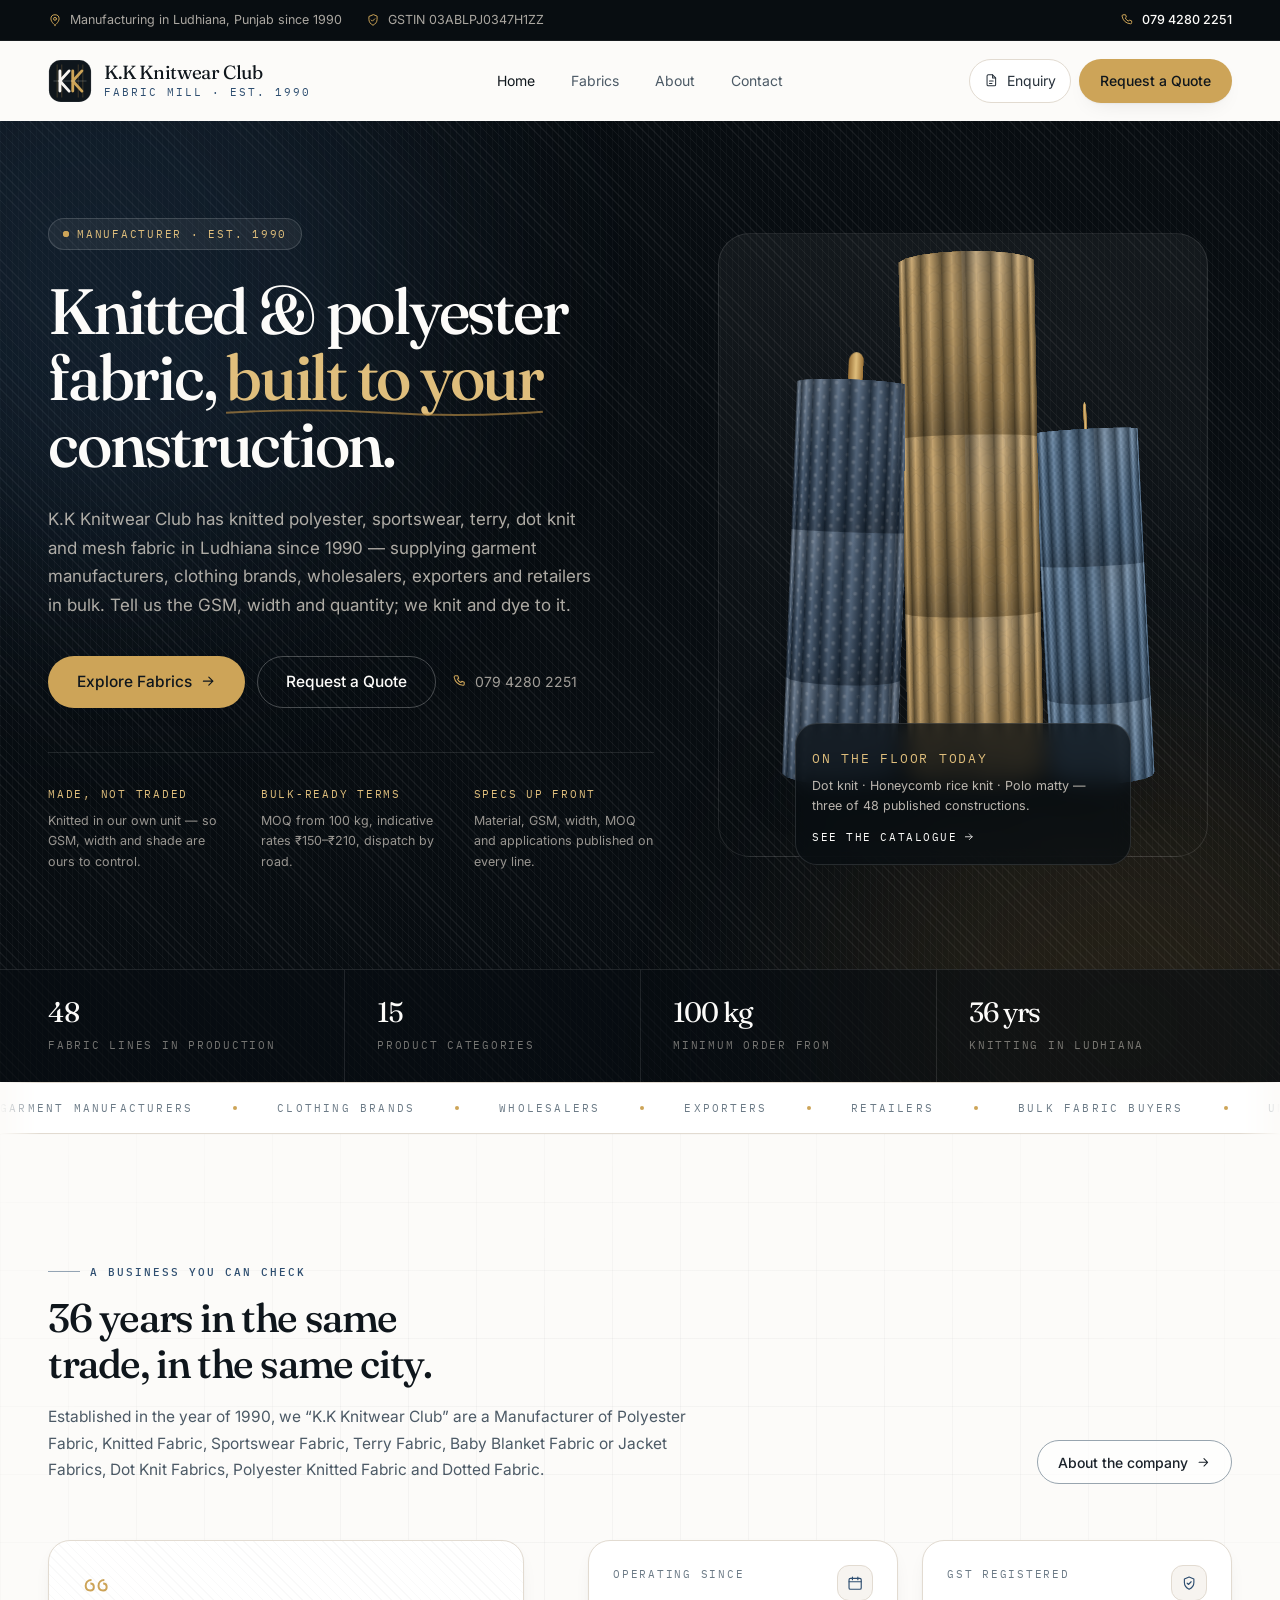
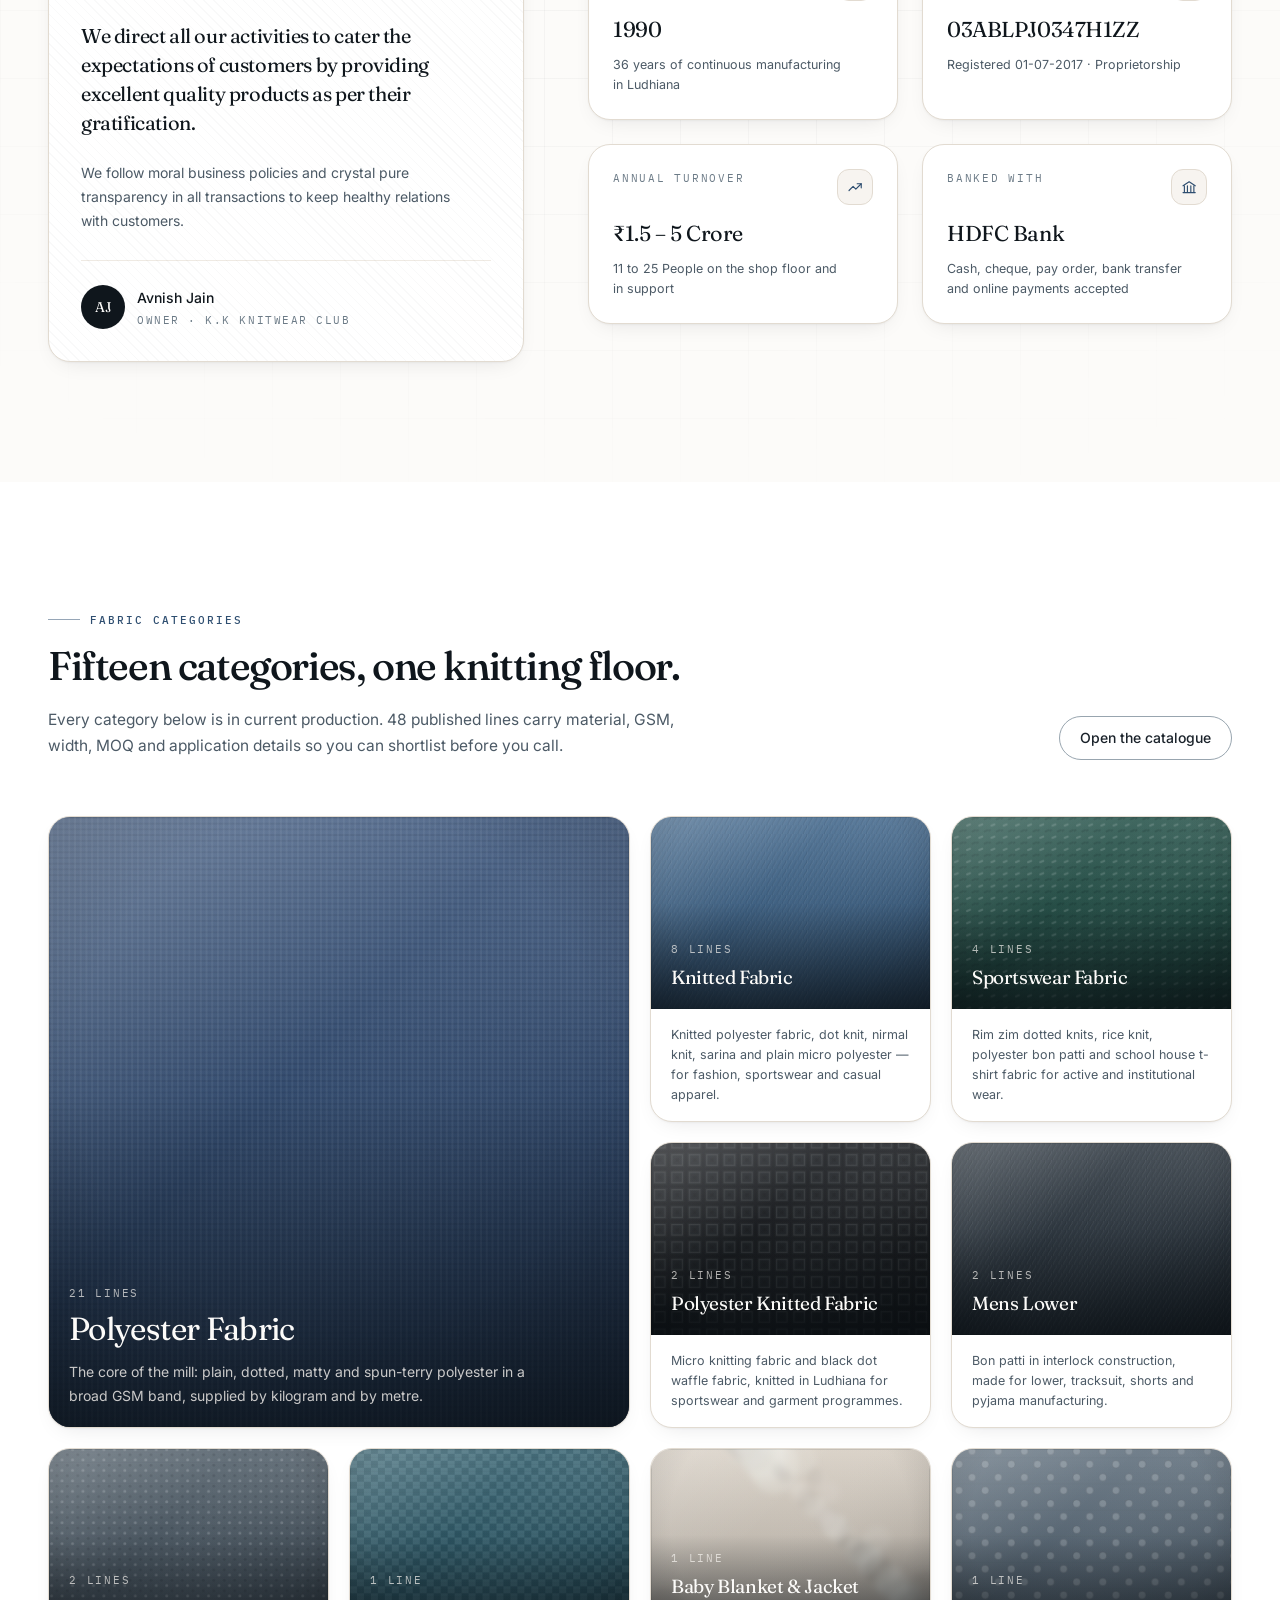
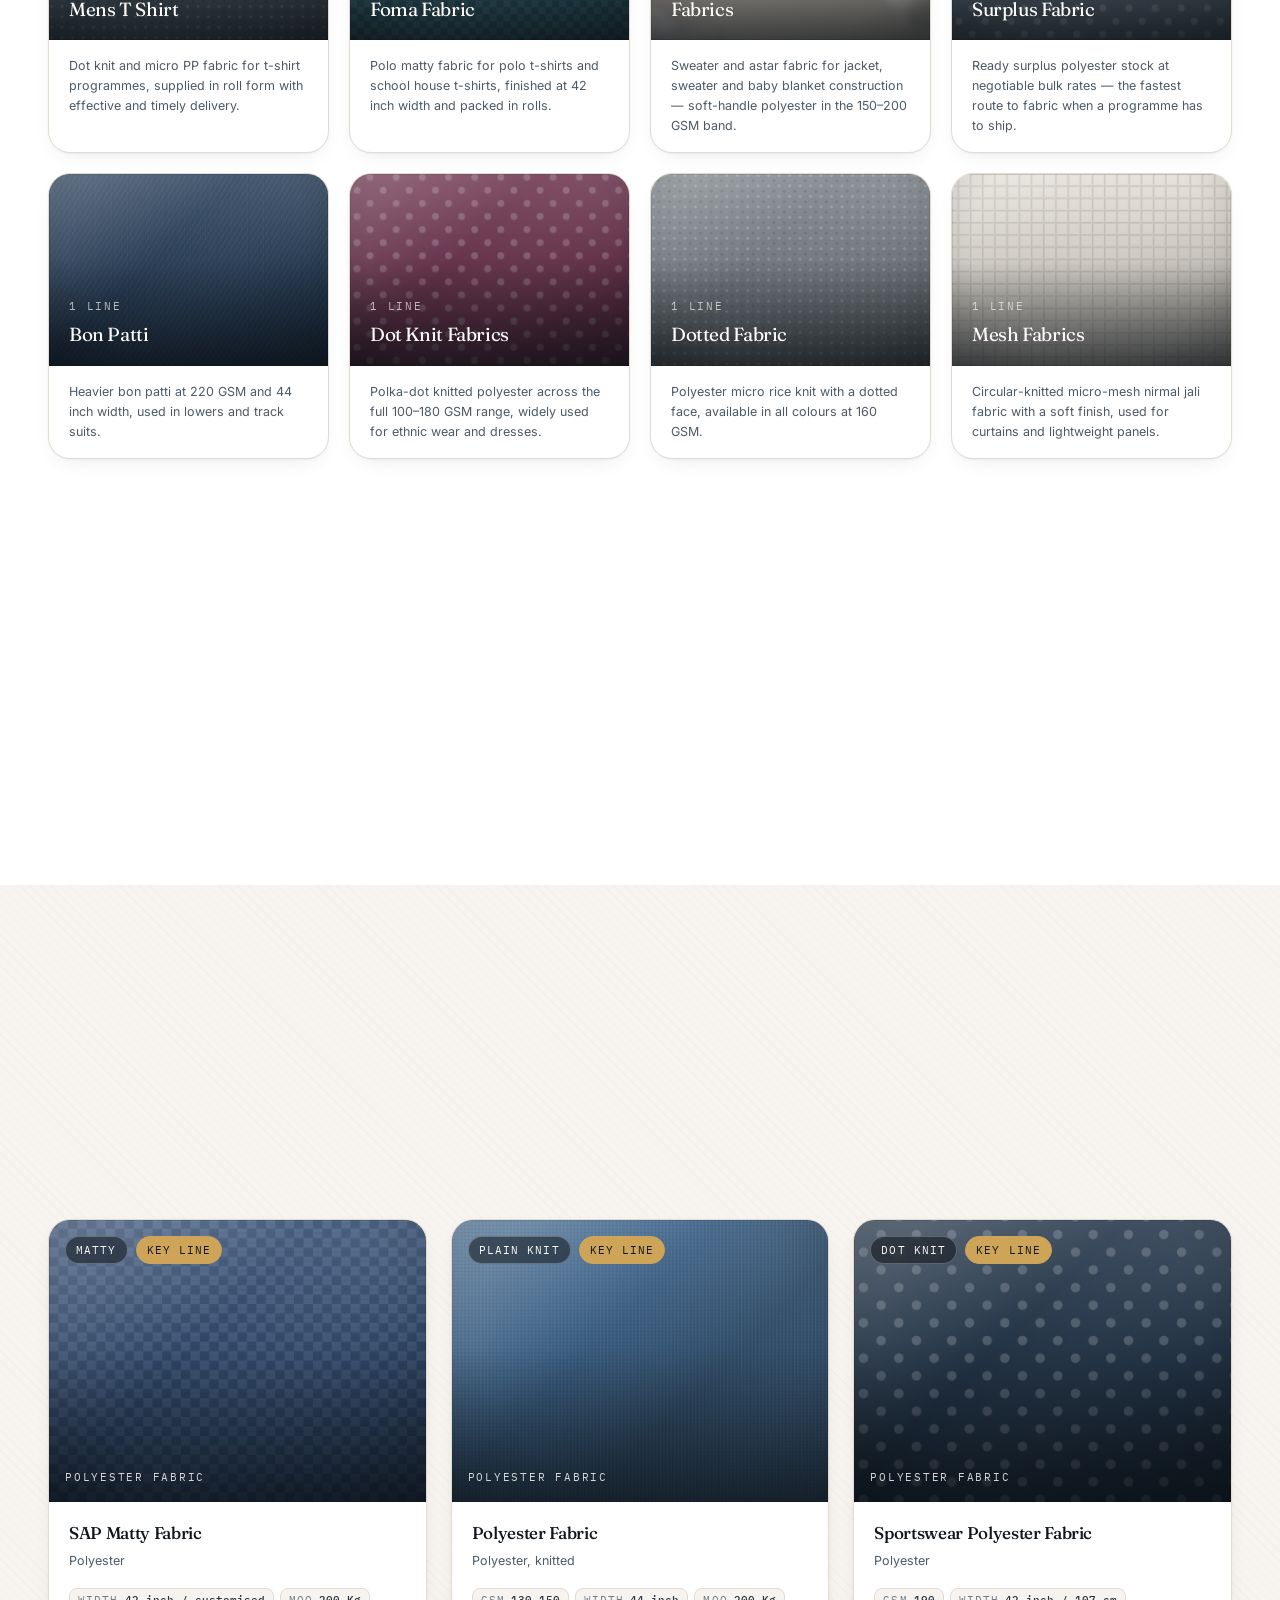
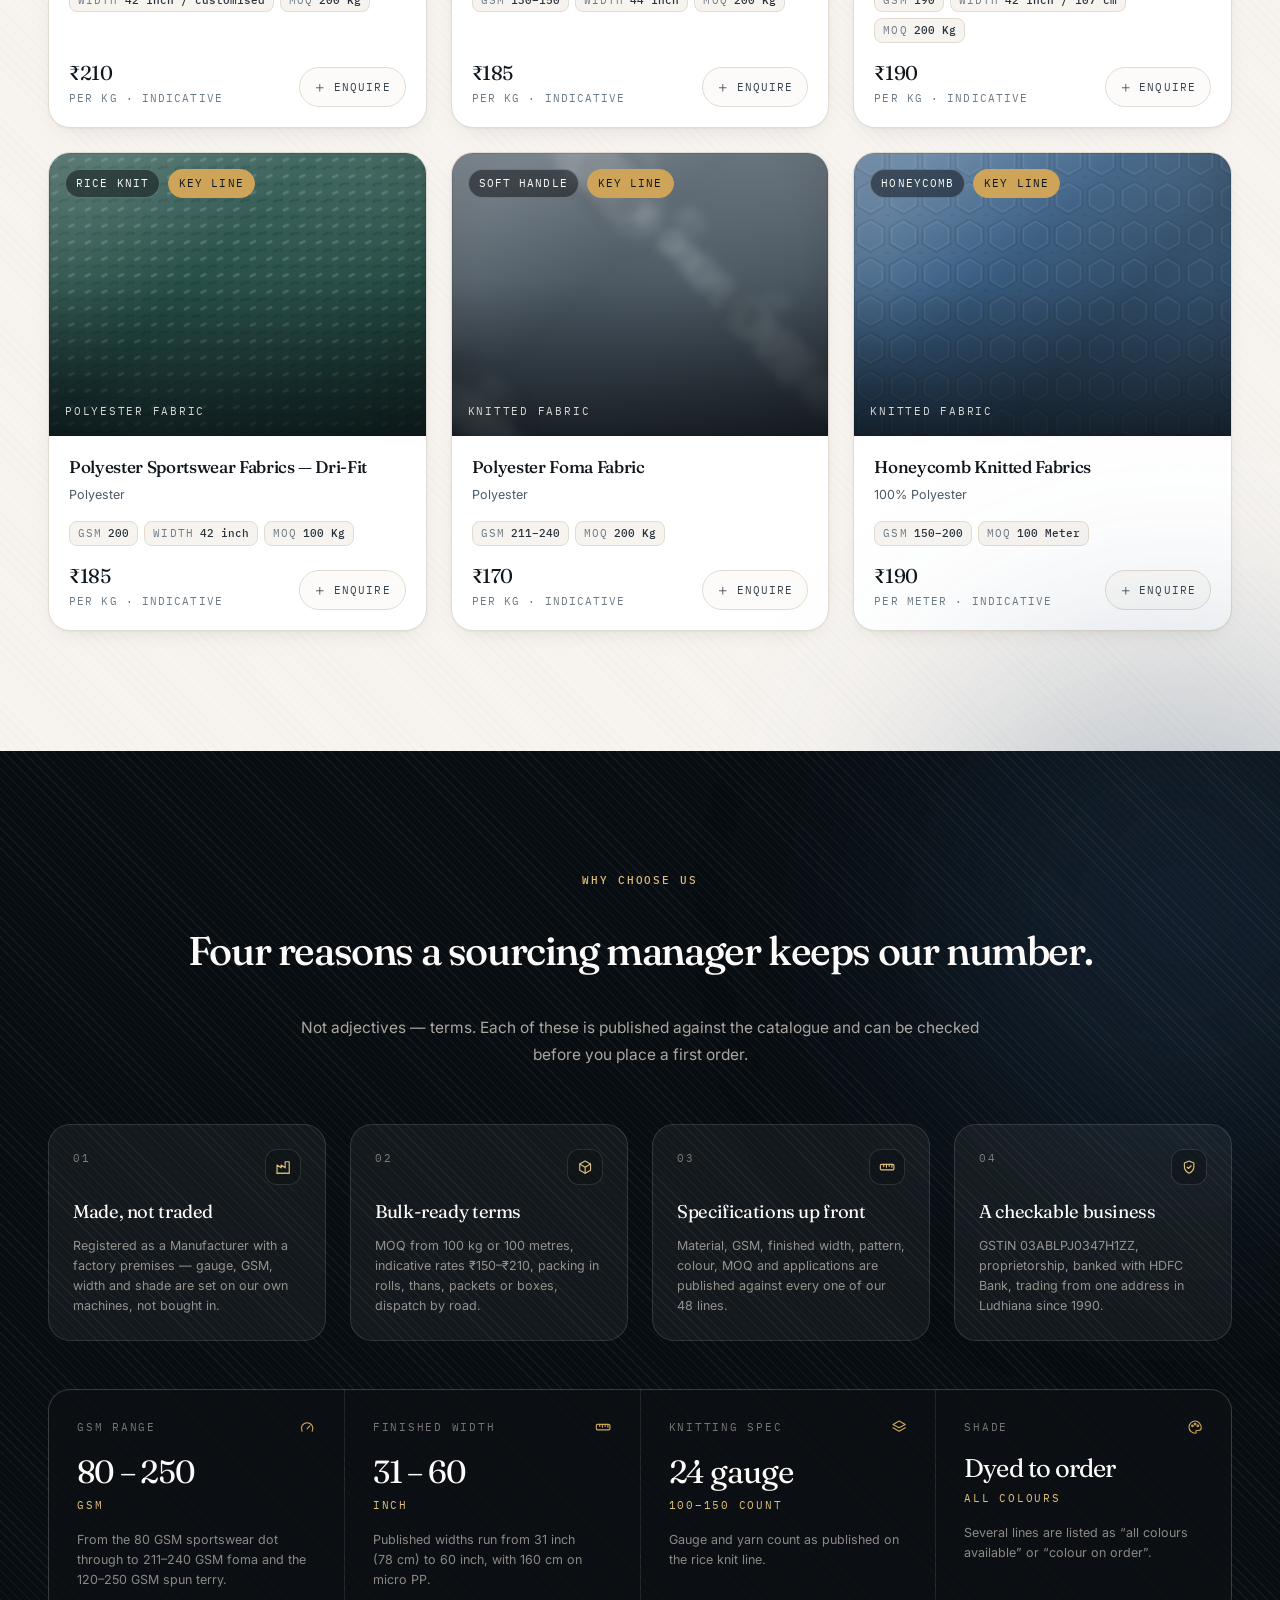
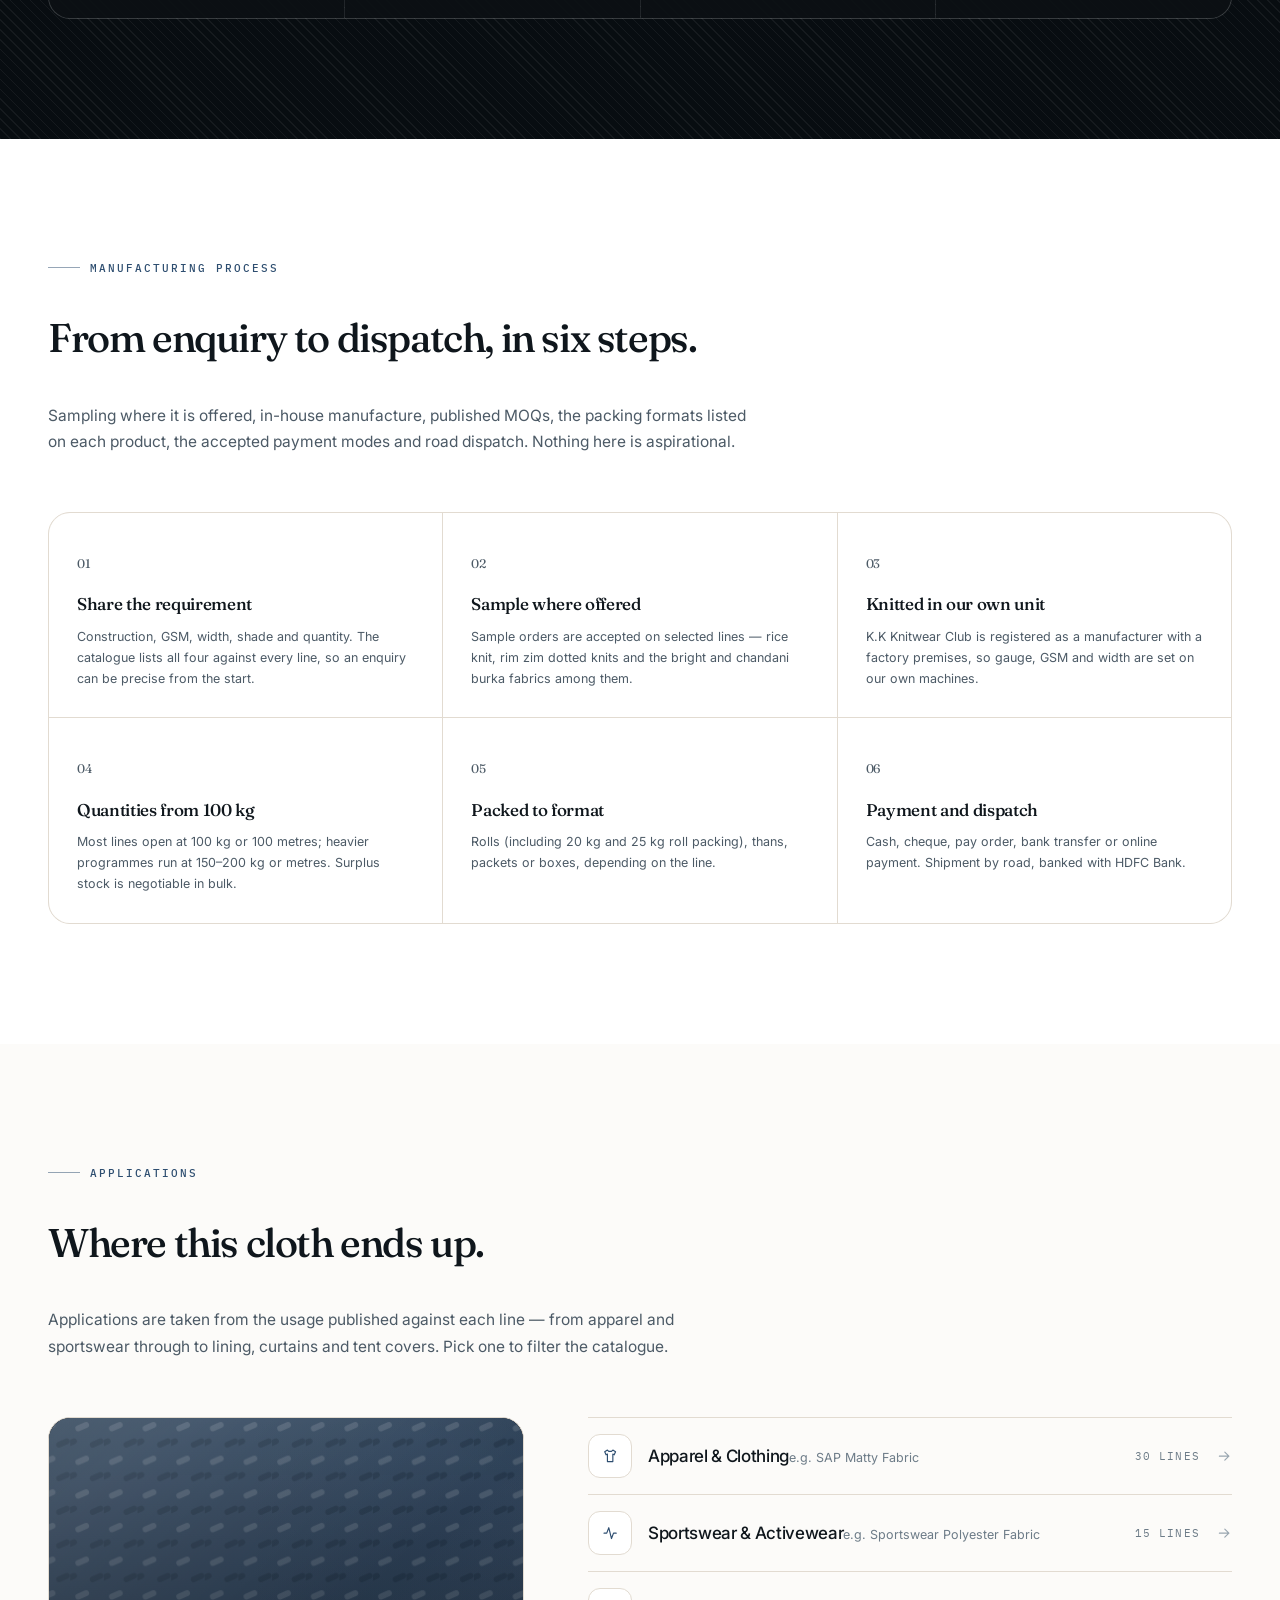
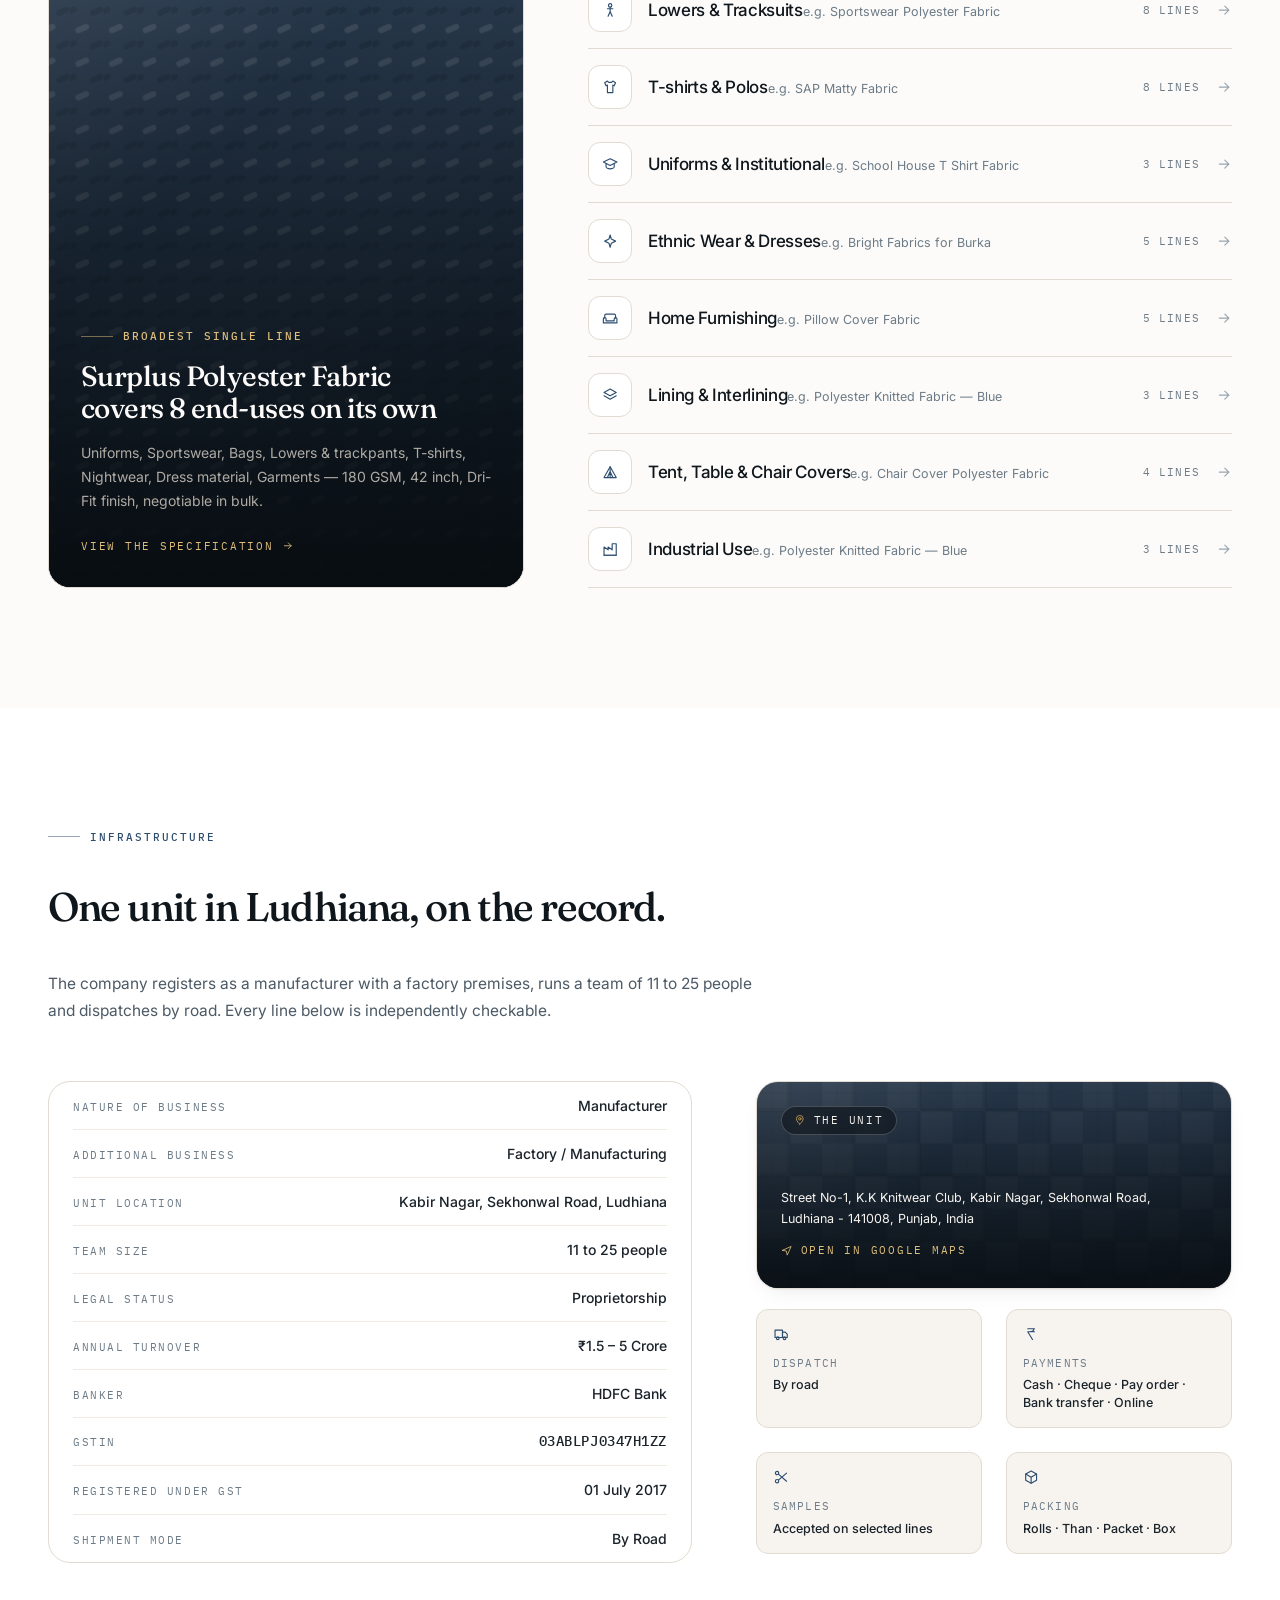
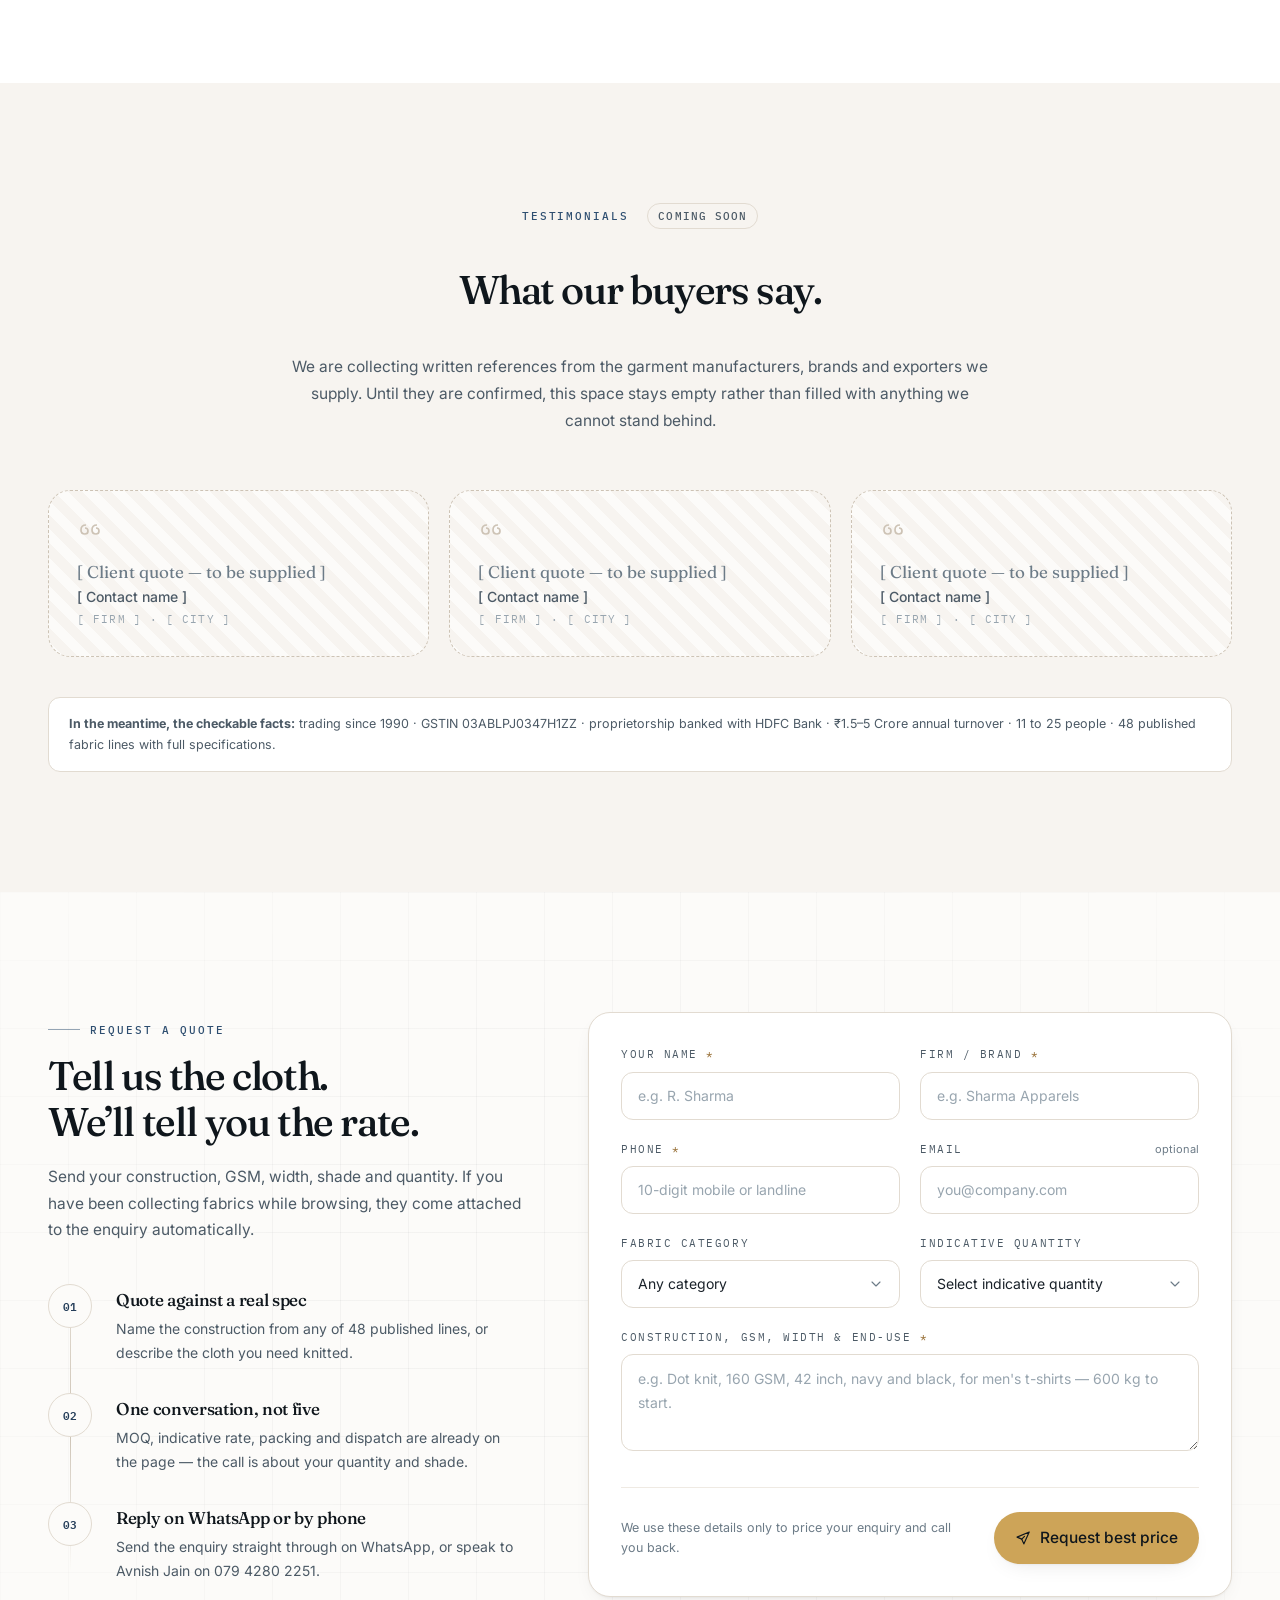
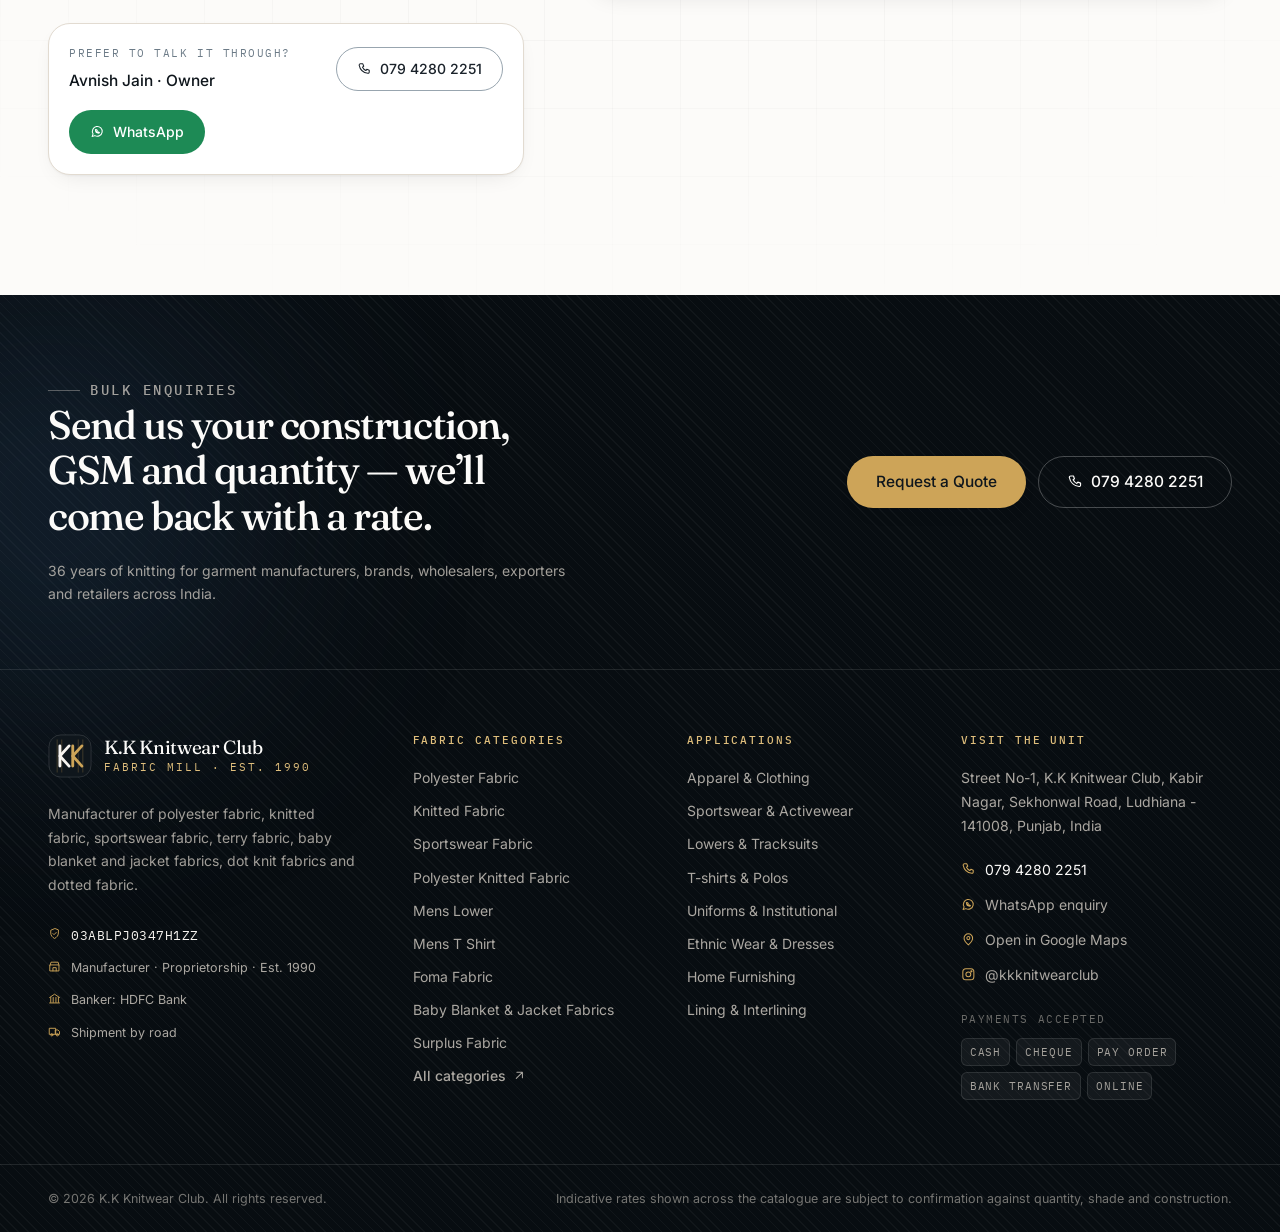
==== kk-knitwear/index.html @ c5cc0b23 "Add K.K. Knitwear Club frontend" ====
<!doctype html>
<html lang="en">
<head>
<meta charset="utf-8">
<meta name="viewport" content="width=device-width, initial-scale=1">
<title>K.K Knitwear Club — Polyester &amp; Knitted Fabric Manufacturer, Ludhiana</title>
<meta name="description" content="K.K Knitwear Club, established 1990 in Ludhiana, manufactures polyester, knitted, sportswear, terry, dot knit and mesh fabric for garment manufacturers, brands, wholesalers, exporters and retailers. Bulk supply from 100 kg MOQ.">
<meta name="theme-color" content="#0f161c">
<link rel="icon" href="assets/favicon.svg" type="image/svg+xml">
<link rel="preconnect" href="https://fonts.googleapis.com">
<link rel="preconnect" href="https://fonts.gstatic.com" crossorigin>
<link href="https://fonts.googleapis.com/css2?family=Fraunces:opsz,wght@9..144,400;9..144,500;9..144,600&family=IBM+Plex+Mono:wght@400;500;600&family=Inter:wght@300;400;500;600&display=swap" rel="stylesheet">
<link rel="stylesheet" href="css/style.css">
<meta property="og:type" content="website">
<meta property="og:title" content="K.K Knitwear Club — Fabric Manufacturer since 1990">
<meta property="og:description" content="Polyester, knitted, sportswear, terry, dot knit and mesh fabrics manufactured in Ludhiana, Punjab. Bulk enquiries welcome.">
</head>

<body>

<!-- ==========================================================================
     ICON SPRITE — referenced with <use href="#i-name">. Kept inline so the
     icons need no extra request and work from file:// as well as HTTP.
     ========================================================================== -->
<svg width="0" height="0" style="position:absolute" aria-hidden="true" focusable="false"><defs>
<symbol id="i-phone" viewBox="0 0 24 24"><path d="M6.5 3h3l1.5 4-2 1.5a12 12 0 0 0 5.5 5.5L16 12l4 1.5v3a2 2 0 0 1-2.2 2A16.5 16.5 0 0 1 3.5 5.2 2 2 0 0 1 5.5 3z"/></symbol>
<symbol id="i-whatsapp" viewBox="0 0 24 24"><path d="M3.5 20.5 5 16a8 8 0 1 1 3 3z"/><path d="M9 10c0 3 2 5 5 5 1 0 1.5-1 1.5-1L14 13l-1 1c-1-.5-1.5-1-2-2l1-1-1-1.5S10 9 9 9c0 0-.5.5 0 1z"/></symbol>
<symbol id="i-pin" viewBox="0 0 24 24"><path d="M12 21s7-5.5 7-11a7 7 0 1 0-14 0c0 5.5 7 11 7 11z"/><circle cx="12" cy="10" r="2.5"/></symbol>
<symbol id="i-shield" viewBox="0 0 24 24"><path d="M12 3 5 6v5c0 4.5 3 8 7 10 4-2 7-5.5 7-10V6z"/><path d="m9 12 2 2 4-4"/></symbol>
<symbol id="i-menu" viewBox="0 0 24 24"><path d="M4 7h16M4 12h16M4 17h16"/></symbol>
<symbol id="i-x" viewBox="0 0 24 24"><path d="M18 6 6 18M6 6l12 12"/></symbol>
<symbol id="i-file" viewBox="0 0 24 24"><path d="M14 3H7a2 2 0 0 0-2 2v14a2 2 0 0 0 2 2h10a2 2 0 0 0 2-2V8z"/><path d="M14 3v5h5M9 13h6M9 17h4"/></symbol>
<symbol id="i-arrow-right" viewBox="0 0 24 24"><path d="M5 12h14M13 6l6 6-6 6"/></symbol>
<symbol id="i-arrow-ur" viewBox="0 0 24 24"><path d="M7 17 17 7M8 7h9v9"/></symbol>
<symbol id="i-calendar" viewBox="0 0 24 24"><rect x="3" y="5" width="18" height="16" rx="2"/><path d="M8 3v4M16 3v4M3 10h18"/></symbol>
<symbol id="i-trend" viewBox="0 0 24 24"><path d="m3 17 6-6 4 4 8-8"/><path d="M15 7h6v6"/></symbol>
<symbol id="i-bank" viewBox="0 0 24 24"><path d="m3 10 9-6 9 6"/><path d="M5 10v9M9.5 10v9M14.5 10v9M19 10v9M3 20h18"/></symbol>
<symbol id="i-quote" viewBox="0 0 24 24"><path d="M9 6c-3 0-5 2-5 5s2 4 4 4 3-1 3-3-1-3-3-3M20 6c-3 0-5 2-5 5s2 4 4 4 3-1 3-3-1-3-3-3"/></symbol>
<symbol id="i-factory" viewBox="0 0 24 24"><path d="M3 21V9l6 4V9l6 4V4h6v17z"/><path d="M3 21h18"/></symbol>
<symbol id="i-box" viewBox="0 0 24 24"><path d="m12 3 8 4.5v9L12 21l-8-4.5v-9z"/><path d="m4 7.5 8 4.5 8-4.5M12 12v9"/></symbol>
<symbol id="i-ruler" viewBox="0 0 24 24"><rect x="2" y="8" width="20" height="8" rx="1.5"/><path d="M7 8v3M11 8v4M15 8v3M19 8v4"/></symbol>
<symbol id="i-gauge" viewBox="0 0 24 24"><path d="M4.5 18a8.5 8.5 0 1 1 15 0"/><path d="M12 14.5 16 10"/></symbol>
<symbol id="i-layers" viewBox="0 0 24 24"><path d="m12 3 9 5-9 5-9-5z"/><path d="m3 13 9 5 9-5"/></symbol>
<symbol id="i-palette" viewBox="0 0 24 24"><path d="M12 3a9 9 0 1 0 0 18c1.5 0 2-1 1.3-1.9-.8-1.1 0-2.1 1.2-2.1H17a4 4 0 0 0 4-4c0-5-4-10-9-10z"/><circle cx="8" cy="10" r="1.2"/><circle cx="12" cy="7.5" r="1.2"/><circle cx="16" cy="10" r="1.2"/></symbol>
<symbol id="i-truck" viewBox="0 0 24 24"><path d="M3 6h11v11H3z"/><path d="M14 9h4l3 3v5h-7z"/><circle cx="7" cy="18" r="2"/><circle cx="17" cy="18" r="2"/></symbol>
<symbol id="i-rupee" viewBox="0 0 24 24"><path d="M7 4h10M7 8.5h10M16 4c0 4-3.5 4.5-6.5 4.5H7l7 11.5"/></symbol>
<symbol id="i-scissors" viewBox="0 0 24 24"><circle cx="6" cy="6" r="2.5"/><circle cx="6" cy="18" r="2.5"/><path d="M8 7.5 20 18M8 16.5 20 6"/></symbol>
<symbol id="i-nav" viewBox="0 0 24 24"><path d="m3 11 18-8-8 18-2-8z"/></symbol>
<symbol id="i-store" viewBox="0 0 24 24"><path d="M4 9h16v11H4z"/><path d="m4 9 1.5-5h13L20 9M9 20v-6h6v6"/></symbol>
<symbol id="i-instagram" viewBox="0 0 24 24"><rect x="3" y="3" width="18" height="18" rx="5"/><circle cx="12" cy="12" r="4"/><circle cx="17" cy="7" r="1"/></symbol>
<symbol id="i-send" viewBox="0 0 24 24"><path d="M21 3 3 10.5l7 3 3 7z"/><path d="m10 13.5 4-4"/></symbol>
<symbol id="i-chevron-down" viewBox="0 0 24 24"><path d="m6 9 6 6 6-6"/></symbol>
<symbol id="i-down" viewBox="0 0 24 24"><path d="M12 5v14M6 13l6 6 6-6"/></symbol>
<symbol id="i-alert" viewBox="0 0 24 24"><circle cx="12" cy="12" r="9"/><path d="M12 7.5v5M12 16h.01"/></symbol>
</defs></svg>

<a class="skip-link" href="#main">Skip to content</a>


<!-- ==========================================================================
     UTILITY STRIP — the credentials a bulk buyer checks first
     ========================================================================== -->
<div class="utility">
  <div class="shell utility__inner">
    <div class="utility__group">
      <span class="utility__item"><svg class="icon"><use href="#i-pin"/></svg>Manufacturing in Ludhiana, Punjab since 1990</span>
      <span class="utility__item"><svg class="icon"><use href="#i-shield"/></svg>GSTIN 03ABLPJ0347H1ZZ</span>
    </div>
    <a class="utility__item link-draw" href="tel:+917942802251"><svg class="icon"><use href="#i-phone"/></svg>079 4280 2251</a>
  </div>
</div>


<!-- ==========================================================================
     HEADER
     ========================================================================== -->
<header class="header" id="header">
  <div class="shell header__inner">

    <a class="brand" href="index.html" aria-label="K.K Knitwear Club — home">
      <svg class="brand__mark" viewBox="0 0 48 48" aria-hidden="true">
        <rect x="1" y="1" width="46" height="46" rx="13" fill="#0f161c"/>
        <rect x="1" y="1" width="46" height="46" rx="13" fill="none" stroke="rgba(255,255,255,.14)"/>
        <g stroke="#cda458" stroke-opacity=".28" stroke-width="1"><path d="M10 6v36M15 6v36M33 6v36M38 6v36"/></g>
        <g fill="none" stroke="#f7f4f0" stroke-width="3.1" stroke-linecap="round" stroke-linejoin="round"><path d="M13 13v22"/><path d="M23 13 13 24l10 11"/></g>
        <g fill="none" stroke="#cda458" stroke-width="3.1" stroke-linecap="round" stroke-linejoin="round"><path d="M27 13v22"/><path d="M37 13 27 24l10 11"/></g>
        <path d="M6 24h36" stroke="#f7f4f0" stroke-opacity=".22" stroke-width="1.2"/>
      </svg>
      <span class="brand__text">
        <span class="brand__name">K.K Knitwear Club</span>
        <span class="brand__sub">Fabric Mill · Est. 1990</span>
      </span>
    </a>

    <nav class="nav" aria-label="Primary">
      <a class="nav__link" data-nav href="index.html">Home</a>
      <a class="nav__link" data-nav href="fabrics.html">Fabrics</a>
      <a class="nav__link" data-nav href="about.html">About</a>
      <a class="nav__link" data-nav href="contact.html">Contact</a>
    </nav>

    <div class="header__actions">
      <button type="button" class="enquiry-btn" id="enquiryTrigger"
              data-drawer-open="enquiry-drawer" aria-label="Open your enquiry list">
        <svg class="icon"><use href="#i-file"/></svg>
        <span class="enquiry-btn__label">Enquiry</span>
        <span class="enquiry-btn__count" data-enquiry-count>0</span>
      </button>
      <a class="btn btn--brass header__quote" href="contact.html#enquiry">Request a Quote</a>
      <button type="button" class="icon-btn hamburger" id="navTrigger"
              data-drawer-open="mobile-nav" aria-label="Open menu">
        <svg class="icon"><use href="#i-menu"/></svg>
      </button>
    </div>

  </div>
</header>


<main id="main">

<!-- ==========================================================================
     1. HERO
     What we provide, who it serves, why choose us — plus the 3D bolts.
     ========================================================================== -->
<section class="hero">
  <div class="tex tex--twill-light"></div>
  <div class="tex tex--warp-light" style="opacity:.5"></div>
  <div class="glow glow--loom" style="width:620px;height:620px;left:-13rem;top:-10rem"></div>
  <div class="glow glow--brass" style="width:560px;height:560px;right:-8rem;bottom:-14rem"></div>

  <div class="shell hero__inner">

    <div>
      <p class="hero__flag"><span class="hero__pulse"></span>Manufacturer · Est. 1990</p>

      <h1>
        Knitted &amp; polyester fabric,
        <span class="hero__accent">built to your<svg viewBox="0 0 200 10" preserveAspectRatio="none" aria-hidden="true"><path d="M0 6 Q 50 1 100 6 T 200 5" fill="none" stroke="currentColor" stroke-width="2"/></svg></span>
        construction.
      </h1>

      <p class="hero__lede">
        K.K Knitwear Club has knitted polyester, sportswear, terry, dot knit and mesh
        fabric in Ludhiana since 1990 — supplying garment manufacturers, clothing
        brands, wholesalers, exporters and retailers in bulk. Tell us the GSM, width
        and quantity; we knit and dye to it.
      </p>

      <div class="btn-row">
        <a class="btn btn--brass btn--lg" href="fabrics.html">
          Explore Fabrics <svg class="icon btn__arrow"><use href="#i-arrow-right"/></svg>
        </a>
        <a class="btn btn--ghost btn--lg" href="contact.html#enquiry">Request a Quote</a>
        <a class="hero__phone link-draw" href="tel:+917942802251">
          <svg class="icon"><use href="#i-phone"/></svg>079 4280 2251
        </a>
      </div>

      <!-- Why a business should choose us — three concrete, published reasons -->
      <dl class="hero__reasons">
        <div>
          <dt>Made, not traded</dt>
          <dd>Knitted in our own unit — so GSM, width and shade are ours to control.</dd>
        </div>
        <div>
          <dt>Bulk-ready terms</dt>
          <dd>MOQ from 100 kg, indicative rates ₹150–₹210, dispatch by road.</dd>
        </div>
        <div>
          <dt>Specs up front</dt>
          <dd>Material, GSM, width, MOQ and applications published on every line.</dd>
        </div>
      </dl>
    </div>

    <!-- The 3D stage. js/hero3d.js fills .stage__world on wide screens with
         motion enabled; otherwise the flat composition below is used. -->
    <div class="stage">
      <div class="stage__frame"></div>
      <div class="stage__scene" hidden><div class="stage__world"></div></div>
      <div class="stage__flat" id="stageFlat"></div>
      <div class="stage__floor"></div>

      <div class="stage__note">
        <p class="mono" style="color:var(--brass-300)">On the floor today</p>
        <p>Dot knit · Honeycomb rice knit · Polo matty — three of
           <span data-count="products">48</span> published constructions.</p>
        <a href="fabrics.html">See the catalogue <svg class="icon"><use href="#i-arrow-right"/></svg></a>
      </div>
    </div>

  </div>

  <div class="stat-rail">
    <div class="shell stat-rail__grid">
      <div class="stat"><div class="stat__value" data-count="products">48</div><div class="stat__label">Fabric lines in production</div></div>
      <div class="stat"><div class="stat__value" data-count="categories">15</div><div class="stat__label">Product categories</div></div>
      <div class="stat"><div class="stat__value">100 kg</div><div class="stat__label">Minimum order from</div></div>
      <div class="stat"><div class="stat__value"><span data-count="years">36</span> yrs</div><div class="stat__label">Knitting in Ludhiana</div></div>
    </div>
  </div>
</section>


<!-- ==========================================================================
     2. COMPANY TRUST — who we supply, and a business you can check
     ========================================================================== -->
<div class="marquee" aria-hidden="true">
  <div class="marquee__track">
    <span class="marquee__item">Garment manufacturers<span class="marquee__dot"></span></span>
    <span class="marquee__item">Clothing brands<span class="marquee__dot"></span></span>
    <span class="marquee__item">Wholesalers<span class="marquee__dot"></span></span>
    <span class="marquee__item">Exporters<span class="marquee__dot"></span></span>
    <span class="marquee__item">Retailers<span class="marquee__dot"></span></span>
    <span class="marquee__item">Bulk fabric buyers<span class="marquee__dot"></span></span>
    <span class="marquee__item">Uniform suppliers<span class="marquee__dot"></span></span>
    <span class="marquee__item">Sportswear labels<span class="marquee__dot"></span></span>
    <span class="marquee__item">Garment manufacturers<span class="marquee__dot"></span></span>
    <span class="marquee__item">Clothing brands<span class="marquee__dot"></span></span>
    <span class="marquee__item">Wholesalers<span class="marquee__dot"></span></span>
    <span class="marquee__item">Exporters<span class="marquee__dot"></span></span>
    <span class="marquee__item">Retailers<span class="marquee__dot"></span></span>
    <span class="marquee__item">Bulk fabric buyers<span class="marquee__dot"></span></span>
    <span class="marquee__item">Uniform suppliers<span class="marquee__dot"></span></span>
    <span class="marquee__item">Sportswear labels<span class="marquee__dot"></span></span>
  </div>
</div>

<section class="section">
  <div class="tex tex--grid" style="opacity:.6"></div>
  <div class="shell" style="position:relative">

    <div class="section__head section__head--split reveal">
      <div>
        <p class="eyebrow">A business you can check</p>
        <h2><span data-count="years">36</span> years in the same trade, in the same city.</h2>
        <p class="lede">Established in the year of 1990, we “K.K Knitwear Club” are a
          Manufacturer of Polyester Fabric, Knitted Fabric, Sportswear Fabric, Terry
          Fabric, Baby Blanket Fabric or Jacket Fabrics, Dot Knit Fabrics, Polyester
          Knitted Fabric and Dotted Fabric.</p>
      </div>
      <a class="btn btn--outline" href="about.html">
        About the company <svg class="icon btn__arrow"><use href="#i-arrow-right"/></svg>
      </a>
    </div>

    <div class="split split--wide-right">

      <!-- Published positioning, quoted rather than paraphrased -->
      <div class="card quote-card reveal">
        <div class="tex tex--twill" style="opacity:.5"></div>
        <svg class="quote-card__mark" viewBox="0 0 24 24" fill="none" stroke="currentColor" stroke-width="1.7" aria-hidden="true"><use href="#i-quote"/></svg>
        <blockquote>We direct all our activities to cater the expectations of customers
          by providing excellent quality products as per their gratification.</blockquote>
        <p class="quote-card__body">We follow moral business policies and crystal pure
          transparency in all transactions to keep healthy relations with customers.</p>
        <footer>
          <span class="avatar">AJ</span>
          <div>
            <p style="font-size:var(--fs-sm);font-weight:500;color:var(--ink-900)">Avnish Jain</p>
            <p class="mono muted" style="margin-top:.125rem">Owner · K.K Knitwear Club</p>
          </div>
        </footer>
      </div>

      <!-- Verifiable credentials -->
      <div class="grid grid--2">
        <div class="card cred reveal" data-delay="1">
          <div class="cred__top">
            <p class="cred__label">Operating since</p>
            <span class="cred__icon"><svg class="icon"><use href="#i-calendar"/></svg></span>
          </div>
          <p class="cred__value">1990</p>
          <p class="cred__note"><span data-count="years">36</span> years of continuous manufacturing in Ludhiana</p>
        </div>
        <div class="card cred reveal" data-delay="2">
          <div class="cred__top">
            <p class="cred__label">GST registered</p>
            <span class="cred__icon"><svg class="icon"><use href="#i-shield"/></svg></span>
          </div>
          <p class="cred__value">03ABLPJ0347H1ZZ</p>
          <p class="cred__note">Registered 01-07-2017 · Proprietorship</p>
        </div>
        <div class="card cred reveal" data-delay="3">
          <div class="cred__top">
            <p class="cred__label">Annual turnover</p>
            <span class="cred__icon"><svg class="icon"><use href="#i-trend"/></svg></span>
          </div>
          <p class="cred__value">₹1.5 – 5 Crore</p>
          <p class="cred__note">11 to 25 People on the shop floor and in support</p>
        </div>
        <div class="card cred reveal" data-delay="4">
          <div class="cred__top">
            <p class="cred__label">Banked with</p>
            <span class="cred__icon"><svg class="icon"><use href="#i-bank"/></svg></span>
          </div>
          <p class="cred__value">HDFC Bank</p>
          <p class="cred__note">Cash, cheque, pay order, bank transfer and online payments accepted</p>
        </div>
      </div>

    </div>
  </div>
</section>


<!-- ==========================================================================
     3. FABRIC CATEGORIES — rendered from data.js by js/home.js
     ========================================================================== -->
<section class="section section--white" id="categories">
  <div class="shell">
    <div class="section__head section__head--split reveal">
      <div>
        <p class="eyebrow">Fabric categories</p>
        <h2>Fifteen categories, one knitting floor.</h2>
        <p class="lede">Every category below is in current production.
          <span data-count="products">48</span> published lines carry material, GSM,
          width, MOQ and application details so you can shortlist before you call.</p>
      </div>
      <a class="btn btn--outline" href="fabrics.html">Open the catalogue</a>
    </div>
    <div class="cat-grid" data-home-categories></div>
  </div>
</section>


<!-- ==========================================================================
     4. FEATURED PRODUCTS
     ========================================================================== -->
<section class="section section--canvas">
  <div class="tex tex--twill" style="opacity:.4"></div>
  <div class="shell" style="position:relative">
    <div class="section__head section__head--split reveal">
      <div>
        <p class="eyebrow">Featured lines</p>
        <h2>Constructions buyers come back for.</h2>
        <p class="lede">Rates shown are the published indicative rates per kilogram or
          metre. Confirm against your quantity, shade and finish.</p>
      </div>
      <a class="btn btn--outline" href="fabrics.html">
        All fabrics <svg class="icon btn__arrow"><use href="#i-arrow-right"/></svg>
      </a>
    </div>
    <div class="product-grid" data-home-featured></div>
  </div>
</section>


<!-- ==========================================================================
     5. WHY CHOOSE US
     Every point traces to something the company publishes.
     ========================================================================== -->
<section class="section section--ink" id="why">
  <div class="tex tex--twill-light"></div>
  <div class="glow glow--loom" style="width:520px;height:520px;right:-10rem;top:-6rem"></div>
  <div class="shell" style="position:relative">

    <div class="section__head section__head--center reveal">
      <p class="eyebrow eyebrow--light eyebrow--plain">Why choose us</p>
      <h2>Four reasons a sourcing manager keeps our number.</h2>
      <p class="lede lede--light">Not adjectives — terms. Each of these is published
        against the catalogue and can be checked before you place a first order.</p>
    </div>

    <div class="grid grid--4">
      <div class="card card--dark cred reveal" data-delay="1">
        <div class="cred__top">
          <p class="cred__label">01</p>
          <span class="cred__icon"><svg class="icon"><use href="#i-factory"/></svg></span>
        </div>
        <p class="cred__value" style="font-size:1.15rem">Made, not traded</p>
        <p class="cred__note">Registered as a Manufacturer with a factory premises — gauge,
          GSM, width and shade are set on our own machines, not bought in.</p>
      </div>
      <div class="card card--dark cred reveal" data-delay="2">
        <div class="cred__top">
          <p class="cred__label">02</p>
          <span class="cred__icon"><svg class="icon"><use href="#i-box"/></svg></span>
        </div>
        <p class="cred__value" style="font-size:1.15rem">Bulk-ready terms</p>
        <p class="cred__note">MOQ from 100 kg or 100 metres, indicative rates ₹150–₹210,
          packing in rolls, thans, packets or boxes, dispatch by road.</p>
      </div>
      <div class="card card--dark cred reveal" data-delay="3">
        <div class="cred__top">
          <p class="cred__label">03</p>
          <span class="cred__icon"><svg class="icon"><use href="#i-ruler"/></svg></span>
        </div>
        <p class="cred__value" style="font-size:1.15rem">Specifications up front</p>
        <p class="cred__note">Material, GSM, finished width, pattern, colour, MOQ and
          applications are published against every one of our 48 lines.</p>
      </div>
      <div class="card card--dark cred reveal" data-delay="4">
        <div class="cred__top">
          <p class="cred__label">04</p>
          <span class="cred__icon"><svg class="icon"><use href="#i-shield"/></svg></span>
        </div>
        <p class="cred__value" style="font-size:1.15rem">A checkable business</p>
        <p class="cred__note">GSTIN 03ABLPJ0347H1ZZ, proprietorship, banked with HDFC Bank,
          trading from one address in Ludhiana since 1990.</p>
      </div>
    </div>

    <!-- Capability envelope — DERIVED from the catalogue, stated as such -->
    <div class="envelope reveal" style="margin-top:3rem">
      <div class="envelope__cell">
        <div class="envelope__top"><p class="envelope__label">GSM range</p>
          <svg class="icon envelope__icon"><use href="#i-gauge"/></svg></div>
        <p class="envelope__value">80 – 250</p>
        <p class="envelope__unit">GSM</p>
        <p class="envelope__note">From the 80 GSM sportswear dot through to 211–240 GSM foma and the 120–250 GSM spun terry.</p>
      </div>
      <div class="envelope__cell">
        <div class="envelope__top"><p class="envelope__label">Finished width</p>
          <svg class="icon envelope__icon"><use href="#i-ruler"/></svg></div>
        <p class="envelope__value">31 – 60</p>
        <p class="envelope__unit">inch</p>
        <p class="envelope__note">Published widths run from 31 inch (78 cm) to 60 inch, with 160 cm on micro PP.</p>
      </div>
      <div class="envelope__cell">
        <div class="envelope__top"><p class="envelope__label">Knitting spec</p>
          <svg class="icon envelope__icon"><use href="#i-layers"/></svg></div>
        <p class="envelope__value">24 gauge</p>
        <p class="envelope__unit">100–150 count</p>
        <p class="envelope__note">Gauge and yarn count as published on the rice knit line.</p>
      </div>
      <div class="envelope__cell">
        <div class="envelope__top"><p class="envelope__label">Shade</p>
          <svg class="icon envelope__icon"><use href="#i-palette"/></svg></div>
        <p class="envelope__value" style="font-size:1.6rem">Dyed to order</p>
        <p class="envelope__unit">all colours</p>
        <p class="envelope__note">Several lines are listed as “all colours available” or “colour on order”.</p>
      </div>
    </div>

  </div>
</section>


<!-- ==========================================================================
     6. MANUFACTURING PROCESS
     Each step states ONLY what the company publishes.
     ========================================================================== -->
<section class="section section--white" id="process">
  <div class="shell">
    <div class="section__head reveal">
      <p class="eyebrow">Manufacturing process</p>
      <h2>From enquiry to dispatch, in six steps.</h2>
      <p class="lede">Sampling where it is offered, in-house manufacture, published
        MOQs, the packing formats listed on each product, the accepted payment modes
        and road dispatch. Nothing here is aspirational.</p>
    </div>

    <div class="process-grid reveal">
      <div class="process-card">
        <p class="process-card__num">01</p>
        <h3>Share the requirement</h3>
        <p>Construction, GSM, width, shade and quantity. The catalogue lists all four
           against every line, so an enquiry can be precise from the start.</p>
      </div>
      <div class="process-card">
        <p class="process-card__num">02</p>
        <h3>Sample where offered</h3>
        <p>Sample orders are accepted on selected lines — rice knit, rim zim dotted
           knits and the bright and chandani burka fabrics among them.</p>
      </div>
      <div class="process-card">
        <p class="process-card__num">03</p>
        <h3>Knitted in our own unit</h3>
        <p>K.K Knitwear Club is registered as a manufacturer with a factory premises,
           so gauge, GSM and width are set on our own machines.</p>
      </div>
      <div class="process-card">
        <p class="process-card__num">04</p>
        <h3>Quantities from 100 kg</h3>
        <p>Most lines open at 100 kg or 100 metres; heavier programmes run at
           150–200 kg or metres. Surplus stock is negotiable in bulk.</p>
      </div>
      <div class="process-card">
        <p class="process-card__num">05</p>
        <h3>Packed to format</h3>
        <p>Rolls (including 20 kg and 25 kg roll packing), thans, packets or boxes,
           depending on the line.</p>
      </div>
      <div class="process-card">
        <p class="process-card__num">06</p>
        <h3>Payment and dispatch</h3>
        <p>Cash, cheque, pay order, bank transfer or online payment. Shipment by road,
           banked with HDFC Bank.</p>
      </div>
    </div>
  </div>
</section>


<!-- ==========================================================================
     7. APPLICATIONS / INDUSTRIES SERVED — rendered by js/home.js
     ========================================================================== -->
<section class="section" id="applications">
  <div class="shell">
    <div class="section__head reveal">
      <p class="eyebrow">Applications</p>
      <h2>Where this cloth ends up.</h2>
      <p class="lede">Applications are taken from the usage published against each
        line — from apparel and sportswear through to lining, curtains and tent
        covers. Pick one to filter the catalogue.</p>
    </div>

    <div class="split split--wide-right">
      <div class="panel reveal" data-app-panel></div>
      <div class="app-list reveal" data-home-applications></div>
    </div>
  </div>
</section>


<!-- ==========================================================================
     8. INFRASTRUCTURE
     ========================================================================== -->
<section class="section section--white" id="infrastructure">
  <div class="shell">
    <div class="section__head reveal">
      <p class="eyebrow">Infrastructure</p>
      <h2>One unit in Ludhiana, on the record.</h2>
      <p class="lede">The company registers as a manufacturer with a factory premises,
        runs a team of 11 to 25 people and dispatches by road. Every line below is
        independently checkable.</p>
    </div>

    <div class="split split--wide-left">
      <dl class="spec-table reveal">
        <div class="spec-row"><dt>Nature of business</dt><dd>Manufacturer</dd></div>
        <div class="spec-row"><dt>Additional business</dt><dd>Factory / Manufacturing</dd></div>
        <div class="spec-row"><dt>Unit location</dt><dd>Kabir Nagar, Sekhonwal Road, Ludhiana</dd></div>
        <div class="spec-row"><dt>Team size</dt><dd>11 to 25 people</dd></div>
        <div class="spec-row"><dt>Legal status</dt><dd>Proprietorship</dd></div>
        <div class="spec-row"><dt>Annual turnover</dt><dd>₹1.5 – 5 Crore</dd></div>
        <div class="spec-row"><dt>Banker</dt><dd>HDFC Bank</dd></div>
        <div class="spec-row"><dt>GSTIN</dt><dd class="is-mono">03ABLPJ0347H1ZZ</dd></div>
        <div class="spec-row"><dt>Registered under GST</dt><dd>01 July 2017</dd></div>
        <div class="spec-row"><dt>Shipment mode</dt><dd>By Road</dd></div>
      </dl>

      <div class="reveal" data-delay="1">
        <a class="locate" data-locate-card
           href="https://www.google.com/maps/search/?api=1&amp;query=30.93141,75.86182"
           target="_blank" rel="noopener">
          <div class="locate__veil"></div>
          <div class="locate__body">
            <span class="locate__pin"><svg class="icon"><use href="#i-pin"/></svg>The unit</span>
            <div>
              <p class="locate__addr">Street No-1, K.K Knitwear Club, Kabir Nagar,
                 Sekhonwal Road, Ludhiana - 141008, Punjab, India</p>
              <span class="locate__cta"><svg class="icon"><use href="#i-nav"/></svg>Open in Google Maps</span>
            </div>
          </div>
        </a>

        <div class="grid grid--2" style="margin-top:1.25rem">
          <div class="term"><svg class="icon"><use href="#i-truck"/></svg>
            <p class="term__k">Dispatch</p><p class="term__v">By road</p></div>
          <div class="term"><svg class="icon"><use href="#i-rupee"/></svg>
            <p class="term__k">Payments</p><p class="term__v">Cash · Cheque · Pay order · Bank transfer · Online</p></div>
          <div class="term"><svg class="icon"><use href="#i-scissors"/></svg>
            <p class="term__k">Samples</p><p class="term__v">Accepted on selected lines</p></div>
          <div class="term"><svg class="icon"><use href="#i-box"/></svg>
            <p class="term__k">Packing</p><p class="term__v">Rolls · Than · Packet · Box</p></div>
        </div>
      </div>
    </div>
  </div>
</section>


<!-- ==========================================================================
     9. TESTIMONIALS — PLACEHOLDER TEMPLATE
     --------------------------------------------------------------------------
     K.K Knitwear Club has not published any client quotes, and inventing them
     would put fabricated endorsements in front of real buyers. These three
     cards are deliberately, visibly empty.

     TO GO LIVE: replace the [ ... ] text below with real, attributable
     quotes, remove `is-placeholder` from each card, delete the
     "Coming soon" badge and the .testimonials__note block.
     ========================================================================== -->
<section class="section section--canvas" id="testimonials">
  <div class="shell">
    <div class="section__head section__head--center reveal">
      <p class="eyebrow eyebrow--plain">Testimonials
        <span class="badge" style="margin-left:.5rem">Coming soon</span></p>
      <h2>What our buyers say.</h2>
      <p class="lede">We are collecting written references from the garment
        manufacturers, brands and exporters we supply. Until they are confirmed,
        this space stays empty rather than filled with anything we cannot stand
        behind.</p>
    </div>

    <div class="testimonials__rail reveal">
      <figure class="testimonial is-placeholder" data-placeholder="true">
        <svg class="testimonial__mark" viewBox="0 0 24 24" fill="none" stroke="currentColor" stroke-width="1.7" aria-hidden="true"><use href="#i-quote"/></svg>
        <blockquote>[ Client quote — to be supplied ]</blockquote>
        <figcaption>
          <p class="testimonial__who">[ Contact name ]</p>
          <p class="testimonial__role">[ Firm ] · [ City ]</p>
        </figcaption>
      </figure>
      <figure class="testimonial is-placeholder" data-placeholder="true">
        <svg class="testimonial__mark" viewBox="0 0 24 24" fill="none" stroke="currentColor" stroke-width="1.7" aria-hidden="true"><use href="#i-quote"/></svg>
        <blockquote>[ Client quote — to be supplied ]</blockquote>
        <figcaption>
          <p class="testimonial__who">[ Contact name ]</p>
          <p class="testimonial__role">[ Firm ] · [ City ]</p>
        </figcaption>
      </figure>
      <figure class="testimonial is-placeholder" data-placeholder="true">
        <svg class="testimonial__mark" viewBox="0 0 24 24" fill="none" stroke="currentColor" stroke-width="1.7" aria-hidden="true"><use href="#i-quote"/></svg>
        <blockquote>[ Client quote — to be supplied ]</blockquote>
        <figcaption>
          <p class="testimonial__who">[ Contact name ]</p>
          <p class="testimonial__role">[ Firm ] · [ City ]</p>
        </figcaption>
      </figure>
    </div>

    <p class="testimonials__note reveal">
      <strong>In the meantime, the checkable facts:</strong> trading since 1990 ·
      GSTIN 03ABLPJ0347H1ZZ · proprietorship banked with HDFC Bank · ₹1.5–5 Crore
      annual turnover · 11 to 25 people · <span data-count="products">48</span>
      published fabric lines with full specifications.
    </p>
  </div>
</section>


<!-- ==========================================================================
     10. REQUEST QUOTE
     ========================================================================== -->
<section class="section" id="quote">
  <div class="tex tex--grid" style="opacity:.7"></div>
  <div class="shell split split--wide-right" style="position:relative">

    <div>
      <div class="reveal">
        <p class="eyebrow">Request a quote</p>
        <h2 style="margin-top:.875rem">Tell us the cloth. We&rsquo;ll tell you the rate.</h2>
        <p class="lede" style="margin-top:1.25rem">Send your construction, GSM, width,
          shade and quantity. If you have been collecting fabrics while browsing, they
          come attached to the enquiry automatically.</p>
      </div>

      <div class="flow" style="margin-top:2.5rem">
        <div class="flow__item reveal" data-delay="1">
          <span class="flow__num">01</span>
          <div class="flow__body">
            <h3>Quote against a real spec</h3>
            <p>Name the construction from any of <span data-count="products">48</span>
               published lines, or describe the cloth you need knitted.</p>
          </div>
        </div>
        <div class="flow__item reveal" data-delay="2">
          <span class="flow__num">02</span>
          <div class="flow__body">
            <h3>One conversation, not five</h3>
            <p>MOQ, indicative rate, packing and dispatch are already on the page —
               the call is about your quantity and shade.</p>
          </div>
        </div>
        <div class="flow__item reveal" data-delay="3">
          <span class="flow__num">03</span>
          <div class="flow__body">
            <h3>Reply on WhatsApp or by phone</h3>
            <p>Send the enquiry straight through on WhatsApp, or speak to Avnish Jain
               on 079 4280 2251.</p>
          </div>
        </div>
      </div>

      <div class="card reveal" style="display:flex;flex-wrap:wrap;gap:1rem;align-items:center;margin-top:2.5rem;padding:1.25rem">
        <div style="flex:1;min-width:12rem">
          <p class="mono muted">Prefer to talk it through?</p>
          <p style="margin-top:.375rem;font-size:var(--fs-base);font-weight:500;color:var(--ink-900)">Avnish Jain · Owner</p>
        </div>
        <a class="btn btn--outline" href="tel:+917942802251">
          <svg class="icon"><use href="#i-phone"/></svg>079 4280 2251
        </a>
        <a class="btn btn--whatsapp" data-wa href="#">
          <svg class="icon"><use href="#i-whatsapp"/></svg>WhatsApp
        </a>
      </div>
    </div>

    <!-- Compact enquiry form. The full form lives on contact.html. -->
    <div class="reveal" data-delay="1">
      <form class="form" data-enquiry-form novalidate>
        <div class="form__grid">
          <div class="field">
            <div class="field__top"><label for="q-name">Your name <span class="field__req">*</span></label></div>
            <input id="q-name" name="name" type="text" autocomplete="name" placeholder="e.g. R. Sharma">
            <p class="field__error" role="alert"></p>
          </div>
          <div class="field">
            <div class="field__top"><label for="q-company">Firm / brand <span class="field__req">*</span></label></div>
            <input id="q-company" name="company" type="text" autocomplete="organization" placeholder="e.g. Sharma Apparels">
            <p class="field__error" role="alert"></p>
          </div>
          <div class="field">
            <div class="field__top"><label for="q-phone">Phone <span class="field__req">*</span></label></div>
            <input id="q-phone" name="phone" type="tel" inputmode="tel" autocomplete="tel" placeholder="10-digit mobile or landline">
            <p class="field__error" role="alert"></p>
          </div>
          <div class="field">
            <div class="field__top"><label for="q-email">Email</label><span class="field__hint">optional</span></div>
            <input id="q-email" name="email" type="email" autocomplete="email" placeholder="you@company.com">
            <p class="field__error" role="alert"></p>
          </div>
          <div class="field">
            <div class="field__top"><label for="q-category">Fabric category</label></div>
            <div class="field__select">
              <select id="q-category" name="category" data-category-options></select>
              <svg class="icon"><use href="#i-chevron-down"/></svg>
            </div>
          </div>
          <div class="field">
            <div class="field__top"><label for="q-quantity">Indicative quantity</label></div>
            <div class="field__select">
              <select id="q-quantity" name="quantity">
                <option value="">Select indicative quantity</option>
                <option value="100-200">100 – 200 kg / m (trial)</option>
                <option value="200-500">200 – 500 kg / m</option>
                <option value="500-2000">500 – 2,000 kg / m</option>
                <option value="2000+">2,000 kg / m and above</option>
                <option value="unsure">Not sure yet</option>
              </select>
              <svg class="icon"><use href="#i-chevron-down"/></svg>
            </div>
          </div>
          <div class="field field--full">
            <div class="field__top"><label for="q-specs">Construction, GSM, width &amp; end-use <span class="field__req">*</span></label></div>
            <textarea id="q-specs" name="specs" rows="3" placeholder="e.g. Dot knit, 160 GSM, 42 inch, navy and black, for men's t-shirts — 600 kg to start."></textarea>
            <p class="field__error" role="alert"></p>
          </div>
        </div>

        <div class="form__attached" data-attached hidden>
          <div class="form__attached-head">
            <p class="mono muted">Attached from your enquiry list · <span data-enquiry-count>0</span></p>
            <button type="button" class="clear-all" data-enquiry-clear>Clear</button>
          </div>
          <ul data-attached-list></ul>
        </div>

        <div class="form__foot">
          <p class="form__privacy">We use these details only to price your enquiry and call you back.</p>
          <button type="submit" class="btn btn--brass btn--lg">
            <svg class="icon"><use href="#i-send"/></svg>Request best price
          </button>
        </div>
      </form>

      <div class="form-result" data-form-result hidden></div>
    </div>

  </div>
</section>

</main>


<!-- ==========================================================================
     FOOTER
     ========================================================================== -->
<footer class="footer">
  <div class="tex tex--twill-light" style="opacity:.7"></div>
  <div class="glow glow--loom" style="width:420px;height:420px;left:-10rem;top:0"></div>

  <div class="footer__cta">
    <div class="shell footer__cta-inner">
      <div>
        <p class="eyebrow eyebrow--light">Bulk enquiries</p>
        <h2>Send us your construction, GSM and quantity — we&rsquo;ll come back with a rate.</h2>
        <p><span data-count="years">36</span> years of knitting for garment manufacturers,
           brands, wholesalers, exporters and retailers across India.</p>
      </div>
      <div class="btn-row">
        <a class="btn btn--brass btn--lg" href="contact.html#enquiry">Request a Quote</a>
        <a class="btn btn--ghost btn--lg" href="tel:+917942802251">
          <svg class="icon"><use href="#i-phone"/></svg>079 4280 2251
        </a>
      </div>
    </div>
  </div>

  <div class="shell footer__cols">
    <div>
      <a class="brand brand--light" href="index.html">
        <svg class="brand__mark" viewBox="0 0 48 48" aria-hidden="true">
          <rect x="1" y="1" width="46" height="46" rx="13" fill="#0f161c"/>
          <rect x="1" y="1" width="46" height="46" rx="13" fill="none" stroke="rgba(255,255,255,.14)"/>
          <g stroke="#cda458" stroke-opacity=".28" stroke-width="1"><path d="M10 6v36M15 6v36M33 6v36M38 6v36"/></g>
          <g fill="none" stroke="#f7f4f0" stroke-width="3.1" stroke-linecap="round" stroke-linejoin="round"><path d="M13 13v22"/><path d="M23 13 13 24l10 11"/></g>
          <g fill="none" stroke="#cda458" stroke-width="3.1" stroke-linecap="round" stroke-linejoin="round"><path d="M27 13v22"/><path d="M37 13 27 24l10 11"/></g>
        </svg>
        <span class="brand__text">
          <span class="brand__name">K.K Knitwear Club</span>
          <span class="brand__sub">Fabric Mill · Est. 1990</span>
        </span>
      </a>
      <p class="footer__blurb">Manufacturer of polyester fabric, knitted fabric,
         sportswear fabric, terry fabric, baby blanket and jacket fabrics, dot knit
         fabrics and dotted fabric.</p>
      <div class="footer__facts">
        <p class="footer__fact"><svg class="icon"><use href="#i-shield"/></svg>
          <span style="font-family:var(--font-mono);letter-spacing:.04em;color:var(--canvas-100)">03ABLPJ0347H1ZZ</span></p>
        <p class="footer__fact"><svg class="icon"><use href="#i-store"/></svg>
          <span>Manufacturer · Proprietorship · Est. 1990</span></p>
        <p class="footer__fact"><svg class="icon"><use href="#i-bank"/></svg>
          <span>Banker: HDFC Bank</span></p>
        <p class="footer__fact"><svg class="icon"><use href="#i-truck"/></svg>
          <span>Shipment by road</span></p>
      </div>
    </div>

    <div>
      <h3>Fabric categories</h3>
      <nav class="footer__links" data-cat-text-links data-limit="9" aria-label="Fabric categories"></nav>
    </div>

    <div>
      <h3>Applications</h3>
      <nav class="footer__links" data-app-text-links data-limit="8" aria-label="Applications"></nav>
    </div>

    <div>
      <h3>Visit the unit</h3>
      <address>
        <p style="font-size:var(--fs-sm);line-height:1.7;color:rgba(226,219,209,.75)">
          Street No-1, K.K Knitwear Club, Kabir Nagar, Sekhonwal Road,
          Ludhiana - 141008, Punjab, India</p>
        <div class="footer__contact">
          <a href="tel:+917942802251"><svg class="icon"><use href="#i-phone"/></svg>079 4280 2251</a>
          <a data-wa href="#"><svg class="icon"><use href="#i-whatsapp"/></svg>WhatsApp enquiry</a>
          <a href="https://www.google.com/maps/search/?api=1&amp;query=30.93141,75.86182" target="_blank" rel="noopener"><svg class="icon"><use href="#i-pin"/></svg>Open in Google Maps</a>
          <a href="https://www.instagram.com/kkknitwearclub/" target="_blank" rel="noopener"><svg class="icon"><use href="#i-instagram"/></svg>@kkknitwearclub</a>
        </div>
      </address>
      <p class="mono" style="margin-top:1.5rem;color:rgba(226,219,209,.45)">Payments accepted</p>
      <ul class="pay-list">
        <li>Cash</li><li>Cheque</li><li>Pay order</li><li>Bank transfer</li><li>Online</li>
      </ul>
    </div>
  </div>

  <div class="footer__base">
    <div class="shell footer__base-inner">
      <p>© <span data-year>2026</span> K.K Knitwear Club. All rights reserved.</p>
      <p>Indicative rates shown across the catalogue are subject to confirmation
         against quantity, shade and construction.</p>
    </div>
  </div>
</footer>


<!-- ==========================================================================
     MOBILE ACTION BAR — call / WhatsApp / quote within thumb reach
     ========================================================================== -->
<nav class="action-bar" aria-label="Quick actions">
  <a href="tel:+917942802251"><svg class="icon"><use href="#i-phone"/></svg>Call</a>
  <a class="action-bar__wa" data-wa href="#"><svg class="icon"><use href="#i-whatsapp"/></svg>WhatsApp</a>
  <a class="action-bar__quote" href="contact.html#enquiry"><svg class="icon"><use href="#i-file"/></svg>Get Quote</a>
</nav>


<!-- ==========================================================================
     DRAWERS
     ========================================================================== -->
<div class="scrim" id="scrim"></div>

<!-- Mobile navigation -->
<div class="drawer" id="mobile-nav" role="dialog" aria-modal="true"
     aria-label="Menu" aria-hidden="true" data-trigger="navTrigger" data-desktop-close="true">
  <div class="drawer__head">
    <p class="drawer__title">Menu</p>
    <button type="button" class="icon-btn" data-drawer-close aria-label="Close menu">
      <svg class="icon"><use href="#i-x"/></svg>
    </button>
  </div>
  <div class="drawer__body">
    <nav aria-label="Primary">
      <a class="mobile-nav__link" data-nav href="index.html">Home <svg class="icon"><use href="#i-arrow-ur"/></svg></a>
      <a class="mobile-nav__link" data-nav href="fabrics.html">Fabrics <svg class="icon"><use href="#i-arrow-ur"/></svg></a>
      <a class="mobile-nav__link" data-nav href="about.html">About <svg class="icon"><use href="#i-arrow-ur"/></svg></a>
      <a class="mobile-nav__link" data-nav href="contact.html">Contact <svg class="icon"><use href="#i-arrow-ur"/></svg></a>
    </nav>
    <p class="mono muted" style="margin:1.5rem 0 .75rem">Fabric categories</p>
    <ul data-cat-links></ul>
  </div>
  <div class="drawer__foot">
    <a class="btn btn--brass btn--block" href="contact.html#enquiry">Request a Quote</a>
    <a class="btn btn--outline btn--block" href="tel:+917942802251">
      <svg class="icon"><use href="#i-phone"/></svg>079 4280 2251
    </a>
  </div>
</div>

<!-- Enquiry list -->
<div class="drawer" id="enquiry-drawer" role="dialog" aria-modal="true"
     aria-label="Enquiry list" aria-hidden="true" data-trigger="enquiryTrigger">
  <div class="drawer__head">
    <div>
      <p class="drawer__title">Enquiry list</p>
      <p class="drawer__sub" data-enquiry-sub>Collect fabrics, then send one enquiry</p>
    </div>
    <button type="button" class="icon-btn" data-drawer-close aria-label="Close enquiry list">
      <svg class="icon"><use href="#i-x"/></svg>
    </button>
  </div>
  <div class="drawer__body" data-enquiry-body></div>
  <div class="drawer__foot" data-enquiry-foot hidden>
    <a class="btn btn--brass btn--block" href="contact.html#enquiry" data-drawer-close>
      Continue to enquiry form <svg class="icon btn__arrow"><use href="#i-arrow-right"/></svg>
    </a>
    <button type="button" class="clear-all" data-enquiry-clear style="padding:.5rem 0">Clear list</button>
  </div>
</div>


<script src="js/data.js" defer></script>
<script src="js/swatch.js" defer></script>
<script src="js/app.js" defer></script>
<script src="js/home.js" defer></script>
<script src="js/hero3d.js" defer></script>
</body>
</html>
---- kk-knitwear/css/style.css ----
/* ==========================================================================
   K.K KNITWEAR CLUB — stylesheet
   --------------------------------------------------------------------------
   Contents
     01. Design tokens (colour, type, space, radii, shadow, motion)
     02. Reset & base
     03. Typography & helpers
     04. Buttons
     05. Layout, sections & section headings
     06. Textures & decorative layers
     07. Header & primary navigation
     08. Mobile navigation drawer
     09. Hero & the CSS-3D fabric bolts
     10. Marquee rail
     11. Cards — credential, category, product, feature
     12. Process, envelope & infrastructure
     13. Applications list
     14. Testimonials
     15. Catalogue — toolbar, filters, results, empty & skeleton states
     16. Product detail
     17. Enquiry form
     18. Enquiry list drawer
     19. Footer
     20. Mobile action bar
     21. Scroll reveal & motion preferences
   --------------------------------------------------------------------------
   Mobile-first: base styles target phones; `min-width` queries add tablet
   and desktop layout. Breakpoints are 640px, 900px (the desktop switch)
   and 1200px.

   BRAND COLOURS live in section 01 — change them there and the whole site
   follows.
   ========================================================================== */


/* ==========================================================================
   01. DESIGN TOKENS
   ========================================================================== */
:root {

  /* -- Ink: near-black slate. Header, dark sections, footer. ------------ */
  --ink-950: #080d11;
  --ink-900: #0f161c;
  --ink-800: #1a222a;
  --ink-700: #28323c;
  --ink-600: #374450;
  --ink-500: #4c5a66;
  --ink-400: #6c7b87;
  --ink-300: #98a5af;
  --ink-200: #c3cbd2;

  /* -- Loom: mill indigo. Primary accent, links, eyebrows. -------------- */
  --loom-900: #14222f;
  --loom-800: #1b2e44;
  --loom-700: #243d59;
  --loom-600: #2e4e70;
  --loom-500: #3d648b;
  --loom-300: #88a8c7;
  --loom-100: #dae5f0;
  --loom-50:  #eff4f9;

  /* -- Brass: machinery fittings. RESERVED for Request Quote + one
        highlight per section, so the primary action never competes
        with itself. ------------------------------------------------- */
  --brass-700: #75552c;
  --brass-600: #976e34;
  --brass-500: #b78a42;
  --brass-400: #cda458;
  --brass-300: #dfbe7c;
  --brass-100: #f7edd8;
  --brass-50:  #fcf8f0;

  /* -- Canvas: raw greige cloth. Page and card surfaces. ---------------- */
  --canvas-50:  #fcfbf9;
  --canvas-100: #f7f4f0;
  --canvas-200: #efeae3;
  --canvas-300: #e2dbd1;
  --canvas-400: #cdc3b5;

  --white: #ffffff;
  --danger: #b3261e;
  --danger-bg: #fdf2f1;
  --danger-border: #f0cdca;

  /* -- Typography ------------------------------------------------------- */
  --font-display: 'Fraunces', Georgia, Cambria, 'Times New Roman', serif;
  --font-sans: 'Inter', ui-sans-serif, system-ui, 'Segoe UI', Roboto, sans-serif;
  --font-mono: 'IBM Plex Mono', ui-monospace, 'SFMono-Regular', Consolas, monospace;

  --fs-2xs: 0.6875rem;   /* 11px — mono labels, eyebrows */
  --fs-xs:  0.78125rem;  /* 12.5px */
  --fs-sm:  0.875rem;    /* 14px */
  --fs-base: 0.9688rem;  /* 15.5px */
  --fs-lg:  1.0625rem;   /* 17px */
  --fs-xl:  1.25rem;
  --fs-2xl: clamp(1.4rem, 1.1rem + 1.2vw, 1.75rem);
  --fs-3xl: clamp(1.75rem, 1.3rem + 2.1vw, 2.5rem);
  --fs-4xl: clamp(2.1rem, 1.4rem + 3.2vw, 3rem);
  --fs-hero: clamp(2.4rem, 1.4rem + 4.4vw, 4rem);

  --track-label: 0.18em;
  --track-tight: -0.02em;
  --track-tightest: -0.035em;

  /* -- Space ------------------------------------------------------------ */
  --gutter: 1.25rem;
  --shell-max: 84rem;
  --section-y: clamp(3.75rem, 2rem + 7vw, 7.5rem);

  /* -- Radii ------------------------------------------------------------ */
  --r-sm: 8px;
  --r-md: 12px;
  --r-lg: 16px;
  --r-xl: 22px;
  --r-full: 999px;

  /* -- Shadow ----------------------------------------------------------- */
  --sh-card: 0 1px 2px rgba(15, 22, 28, .04), 0 8px 24px -12px rgba(15, 22, 28, .14);
  --sh-lift: 0 2px 4px rgba(15, 22, 28, .05), 0 24px 48px -20px rgba(15, 22, 28, .28);
  --sh-ring: 0 0 0 1px rgba(15, 22, 28, .08);

  /* -- Motion. ONE easing curve for the whole site. --------------------- */
  --ease-silk: cubic-bezier(.22, 1, .36, 1);
  --t-fast: .2s;
  --t-mid: .35s;
  --t-slow: .6s;

  /* -- Layout ----------------------------------------------------------- */
  --header-h: 68px;
  --z-header: 60;
  --z-drawer: 90;
  --z-bar: 55;
}

@media (min-width: 640px) { :root { --gutter: 2rem; } }
@media (min-width: 900px) { :root { --gutter: 2.5rem; --header-h: 76px; } }
@media (min-width: 1200px) { :root { --gutter: 3rem; } }


/* ==========================================================================
   02. RESET & BASE
   ========================================================================== */
*, *::before, *::after { box-sizing: border-box; }

* { margin: 0; }

html {
  -webkit-text-size-adjust: 100%;
  scroll-behavior: smooth;
  scroll-padding-top: calc(var(--header-h) + 1rem);
}

body {
  background: var(--canvas-50);
  color: var(--ink-700);
  font-family: var(--font-sans);
  font-size: var(--fs-base);
  line-height: 1.65;
  -webkit-font-smoothing: antialiased;
  text-rendering: optimizeLegibility;
}

/* Decorative glows sit outside their section's box. Clip on the root rather
   than on <body>: `overflow-x` on body turns it into a scroll container,
   which disturbs sticky positioning and paint. */
html { overflow-x: clip; }

img, svg, video { display: block; max-width: 100%; }
img { height: auto; }

button, input, select, textarea { font: inherit; color: inherit; }
button { cursor: pointer; background: none; border: 0; }

a { color: inherit; text-decoration: none; }

ul, ol { list-style: none; padding: 0; }

/* One visible focus ring for the whole site. */
:where(a, button, input, select, textarea, [tabindex]):focus-visible {
  outline: 2px solid var(--brass-400);
  outline-offset: 2px;
  border-radius: 4px;
}

::selection { background: var(--loom-700); color: var(--canvas-50); }

/* Slim, industrial scrollbar. */
::-webkit-scrollbar { width: 11px; height: 11px; }
::-webkit-scrollbar-track { background: var(--canvas-200); }
::-webkit-scrollbar-thumb {
  background: var(--ink-300);
  border: 3px solid var(--canvas-200);
  border-radius: var(--r-full);
}
::-webkit-scrollbar-thumb:hover { background: var(--ink-400); }

.skip-link {
  position: absolute;
  left: -9999px;
  z-index: 200;
}
.skip-link:focus {
  left: 1rem;
  top: 1rem;
  padding: .75rem 1.25rem;
  background: var(--ink-900);
  color: var(--canvas-50);
  border-radius: var(--r-full);
  font-size: var(--fs-sm);
}

.sr-only {
  position: absolute;
  width: 1px; height: 1px;
  padding: 0; margin: -1px;
  overflow: hidden;
  clip: rect(0 0 0 0);
  white-space: nowrap;
  border: 0;
}


/* ==========================================================================
   03. TYPOGRAPHY & HELPERS
   ========================================================================== */
h1, h2, h3, h4 {
  font-family: var(--font-display);
  font-weight: 500;
  color: var(--ink-900);
  line-height: 1.14;
  letter-spacing: var(--track-tight);
  text-wrap: balance;
}

h1 { font-size: var(--fs-4xl); letter-spacing: var(--track-tightest); }
h2 { font-size: var(--fs-3xl); letter-spacing: var(--track-tightest); }
h3 { font-size: var(--fs-xl); }

p { text-wrap: pretty; }

/* The mill's technical voice: mono, uppercase, letterspaced. */
.eyebrow {
  display: inline-flex;
  align-items: center;
  gap: .625rem;
  font-family: var(--font-mono);
  font-size: var(--fs-2xs);
  font-weight: 500;
  text-transform: uppercase;
  letter-spacing: var(--track-label);
  color: var(--loom-600);
}
.eyebrow::before {
  content: '';
  width: 2rem;
  height: 1px;
  background: currentColor;
  opacity: .5;
}
.eyebrow--light { color: var(--brass-300); }
.eyebrow--plain::before { display: none; }

.lede {
  font-size: var(--fs-base);
  line-height: 1.72;
  color: var(--ink-500);
  max-width: 44rem;
}
.lede--light { color: rgba(226, 219, 209, .74); }

.mono {
  font-family: var(--font-mono);
  font-size: var(--fs-2xs);
  text-transform: uppercase;
  letter-spacing: .14em;
}

.muted { color: var(--ink-400); }

/* Underline that draws in on hover. */
.link-draw { position: relative; }
.link-draw::after {
  content: '';
  position: absolute;
  left: 0; bottom: -2px;
  width: 100%; height: 1px;
  background: currentColor;
  transform: scaleX(0);
  transform-origin: left;
  transition: transform var(--t-mid) var(--ease-silk);
}
.link-draw:hover::after,
.link-draw:focus-visible::after { transform: scaleX(1); }

/* Spec chip — the mono key/value pill used across cards. */
.spec {
  display: inline-flex;
  align-items: baseline;
  gap: .375rem;
  padding: .25rem .5rem;
  border: 1px solid var(--canvas-300);
  border-radius: var(--r-sm);
  background: var(--canvas-100);
  font-family: var(--font-mono);
  font-size: var(--fs-2xs);
  line-height: 1.35;
}
.spec__k { color: var(--ink-400); text-transform: uppercase; letter-spacing: .1em; }
.spec__v { color: var(--ink-700); font-weight: 500; }

.badge {
  display: inline-flex;
  align-items: center;
  gap: .375rem;
  padding: .1875rem .625rem;
  border: 1px solid var(--canvas-300);
  border-radius: var(--r-full);
  background: var(--canvas-100);
  color: var(--ink-500);
  font-family: var(--font-mono);
  font-size: var(--fs-2xs);
  text-transform: uppercase;
  letter-spacing: .1em;
}
.badge--brass { background: var(--brass-400); border-color: var(--brass-400); color: var(--ink-900); }
.badge--loom  { background: var(--loom-50); border-color: var(--loom-100); color: var(--loom-700); }
.badge--light { background: rgba(255,255,255,.1); border-color: rgba(255,255,255,.2); color: var(--canvas-100); }

/* One rule drives every icon, whether it comes from the inline <symbol>
   sprite (<use href="#i-…">) or from KK.icon() in JavaScript. */
.icon {
  width: 1.05em;
  height: 1.05em;
  flex: none;
  fill: none;
  stroke: currentColor;
  stroke-width: 1.7;
  stroke-linecap: round;
  stroke-linejoin: round;
}


/* ==========================================================================
   04. BUTTONS
   ========================================================================== */
.btn {
  display: inline-flex;
  align-items: center;
  justify-content: center;
  gap: .5rem;
  height: 2.75rem;
  padding: 0 1.25rem;
  border: 1px solid transparent;
  border-radius: var(--r-full);
  font-size: var(--fs-sm);
  font-weight: 500;
  white-space: nowrap;
  transition: background-color var(--t-mid) var(--ease-silk),
              border-color var(--t-mid) var(--ease-silk),
              color var(--t-mid) var(--ease-silk),
              box-shadow var(--t-mid) var(--ease-silk),
              transform var(--t-fast) var(--ease-silk);
}
.btn:active { transform: scale(.98); }
.btn[disabled] { opacity: .5; pointer-events: none; }

.btn--lg { height: 3.25rem; padding: 0 1.75rem; font-size: var(--fs-base); }
.btn--sm { height: 2.25rem; padding: 0 1rem; font-size: var(--fs-xs); }
.btn--block { width: 100%; }

/* Primary commercial action. */
.btn--primary { background: var(--ink-900); color: var(--canvas-50); box-shadow: var(--sh-card); }
.btn--primary:hover { background: var(--ink-800); box-shadow: var(--sh-lift); }

/* Brass — Request a Quote only. */
.btn--brass { background: var(--brass-400); color: var(--ink-900); box-shadow: var(--sh-card); }
.btn--brass:hover { background: var(--brass-300); box-shadow: var(--sh-lift); }

.btn--outline {
  border-color: var(--ink-300);
  background: rgba(255, 255, 255, .7);
  color: var(--ink-800);
}
.btn--outline:hover { border-color: var(--ink-900); background: var(--white); }

.btn--ghost { border-color: rgba(255,255,255,.25); color: var(--canvas-50); }
.btn--ghost:hover { border-color: rgba(255,255,255,.6); background: rgba(255,255,255,.1); }

.btn--quiet { color: var(--ink-600); }
.btn--quiet:hover { background: var(--canvas-200); color: var(--ink-900); }

.btn--whatsapp { background: #1d8a55; color: #fff; }
.btn--whatsapp:hover { background: #177346; }

.btn__arrow { transition: transform var(--t-mid) var(--ease-silk); }
.btn:hover .btn__arrow { transform: translateX(4px); }

.btn-row { display: flex; flex-wrap: wrap; gap: .75rem; align-items: center; }

.icon-btn {
  display: inline-grid;
  place-items: center;
  width: 2.75rem;
  height: 2.75rem;
  border: 1px solid var(--canvas-300);
  border-radius: var(--r-full);
  background: var(--white);
  color: var(--ink-600);
  transition: border-color var(--t-mid) var(--ease-silk), color var(--t-mid) var(--ease-silk);
}
.icon-btn:hover { border-color: var(--ink-400); color: var(--ink-900); }


/* ==========================================================================
   05. LAYOUT, SECTIONS & SECTION HEADINGS
   ========================================================================== */
.shell {
  width: 100%;
  max-width: var(--shell-max);
  margin-inline: auto;
  padding-inline: var(--gutter);
}

.section { position: relative; padding-block: var(--section-y); }
.section--tight { padding-block: clamp(2.5rem, 1.5rem + 4vw, 4.5rem); }
.section--white { background: var(--white); }
.section--canvas { background: var(--canvas-100); }
.section--ink { background: var(--ink-950); color: var(--canvas-200); }
.section--loom { background: var(--loom-900); color: var(--loom-100); }
.section--ink h1, .section--ink h2, .section--ink h3,
.section--loom h1, .section--loom h2, .section--loom h3 { color: var(--canvas-50); }

.section__head {
  display: flex;
  flex-direction: column;
  gap: 1.5rem;
  margin-bottom: clamp(2.5rem, 1.5rem + 3vw, 3.5rem);
}
.section__head h2 { margin-top: .875rem; }
.section__head .lede { margin-top: 1.125rem; }
.section__head--center { align-items: center; text-align: center; }
.section__head--center .lede { margin-inline: auto; }

@media (min-width: 900px) {
  .section__head--split {
    flex-direction: row;
    align-items: flex-end;
    justify-content: space-between;
    gap: 3rem;
  }
  .section__head--split > :first-child { max-width: 40rem; }
  .section__head--split > :last-child { flex: none; }
}

.grid { display: grid; gap: 1.25rem; }
@media (min-width: 640px) {
  .grid--2, .grid--3, .grid--4 { grid-template-columns: repeat(2, 1fr); }
}
@media (min-width: 900px) {
  .grid { gap: 1.5rem; }
  .grid--3 { grid-template-columns: repeat(3, 1fr); }
  .grid--4 { grid-template-columns: repeat(4, 1fr); }
}

.split { display: grid; gap: 2.5rem; }
@media (min-width: 900px) {
  .split { gap: 4rem; grid-template-columns: 1fr 1fr; align-items: start; }
  .split--wide-left { grid-template-columns: 1.15fr .85fr; }
  .split--wide-right { grid-template-columns: .85fr 1.15fr; }
}

.hairline { height: 1px; background: linear-gradient(90deg, transparent, var(--canvas-400), transparent); }

/* Breadcrumbs */
.crumbs { display: flex; flex-wrap: wrap; align-items: center; gap: .375rem; }
.crumbs li { display: flex; align-items: center; gap: .375rem; }
.crumbs a, .crumbs span {
  font-family: var(--font-mono);
  font-size: var(--fs-2xs);
  text-transform: uppercase;
  letter-spacing: .12em;
  color: var(--ink-400);
}
.crumbs a:hover { color: var(--ink-800); }
.crumbs [aria-current] { color: var(--ink-700); }
.crumbs__sep { opacity: .45; }
.section--ink .crumbs a, .section--ink .crumbs span { color: rgba(226,219,209,.5); }
.section--ink .crumbs [aria-current] { color: var(--canvas-100); }


/* ==========================================================================
   06. TEXTURES & DECORATIVE LAYERS
   Woven thread patterns at very low opacity, masked at the edges so they
   never read as tiling.
   ========================================================================== */
.tex {
  position: absolute;
  inset: 0;
  pointer-events: none;
}
.tex--twill {
  background-image: repeating-linear-gradient(45deg,
    rgba(15, 22, 28, .05) 0 1px, transparent 1px 7px);
}
.tex--twill-light {
  background-image: repeating-linear-gradient(45deg,
    rgba(255, 255, 255, .055) 0 1px, transparent 1px 7px);
}
.tex--warp-light {
  background-image: repeating-linear-gradient(90deg,
    rgba(255, 255, 255, .05) 0 1px, transparent 1px 6px);
}
.tex--grid {
  background-image:
    linear-gradient(to right, rgba(15, 22, 28, .055) 1px, transparent 1px),
    linear-gradient(to bottom, rgba(15, 22, 28, .055) 1px, transparent 1px);
  background-size: 68px 68px;
  -webkit-mask-image: radial-gradient(ellipse 80% 70% at 50% 40%, #000 30%, transparent 100%);
          mask-image: radial-gradient(ellipse 80% 70% at 50% 40%, #000 30%, transparent 100%);
}

/* Soft coloured glow used behind dark sections. */
.glow {
  position: absolute;
  border-radius: 50%;
  filter: blur(110px);
  pointer-events: none;
}
.glow--loom { background: rgba(46, 78, 112, .28); }
.glow--brass { background: rgba(151, 110, 52, .2); }


/* ==========================================================================
   07. HEADER & PRIMARY NAVIGATION
   ========================================================================== */

/* Utility strip: the credentials a bulk buyer checks first. */
.utility {
  display: none;
  background: var(--ink-950);
  color: rgba(226, 219, 209, .75);
  font-size: var(--fs-xs);
  border-bottom: 1px solid rgba(255,255,255,.06);
}
.utility__inner {
  display: flex;
  align-items: center;
  justify-content: space-between;
  gap: 1.5rem;
  height: 2.5rem;
}
.utility__group { display: flex; align-items: center; gap: 1.5rem; }
.utility__item { display: inline-flex; align-items: center; gap: .5rem; }
.utility__item .icon { width: .875rem; height: .875rem; color: var(--brass-400); }
.utility a { color: var(--canvas-50); font-weight: 500; }
@media (min-width: 1200px) { .utility { display: block; } }

.header {
  position: sticky;
  top: 0;
  z-index: var(--z-header);
  background: var(--canvas-50);
  border-bottom: 1px solid transparent;
  transition: background-color var(--t-mid) var(--ease-silk),
              border-color var(--t-mid) var(--ease-silk),
              box-shadow var(--t-mid) var(--ease-silk);
}
.header.is-scrolled {
  background: rgba(252, 251, 249, .9);
  -webkit-backdrop-filter: blur(14px);
          backdrop-filter: blur(14px);
  border-bottom-color: var(--canvas-300);
  box-shadow: 0 1px 20px -8px rgba(15, 22, 28, .25);
}
.header__inner {
  display: flex;
  align-items: center;
  justify-content: space-between;
  gap: 1rem;
  height: var(--header-h);
}

/* Woven monogram + wordmark. */
.brand { display: flex; align-items: center; gap: .75rem; }
.brand__mark {
  width: 2.5rem; height: 2.5rem;
  flex: none;
  transition: transform var(--t-slow) var(--ease-silk);
}
.brand:hover .brand__mark { transform: rotate(-4deg); }
.brand__text { display: flex; flex-direction: column; line-height: 1; }
.brand__name {
  font-family: var(--font-display);
  font-size: 1.0625rem;
  letter-spacing: var(--track-tight);
  color: var(--ink-900);
  white-space: nowrap;   /* the header is a fixed-height bar — never wrap */
}
.brand__sub {
  margin-top: .3125rem;
  font-family: var(--font-mono);
  font-size: .59375rem;
  text-transform: uppercase;
  letter-spacing: .16em;
  color: var(--loom-600);
  white-space: nowrap;
}
.brand--light .brand__name { color: var(--canvas-50); }
.brand--light .brand__sub { color: var(--brass-300); }
@media (min-width: 640px) {
  .brand__mark { width: 2.75rem; height: 2.75rem; }
  .brand__name { font-size: 1.1875rem; }
  .brand__sub { font-size: var(--fs-2xs); letter-spacing: .18em; }
}

.nav { display: none; }
@media (min-width: 900px) {
  .nav { display: flex; align-items: center; gap: .25rem; }
}
.nav__link {
  padding: .625rem 1rem;
  border-radius: var(--r-full);
  font-size: var(--fs-sm);
  color: var(--ink-500);
  transition: color var(--t-mid) var(--ease-silk);
}
.nav__link:hover, .nav__link[aria-current='page'] { color: var(--ink-900); }

.header__actions { display: flex; align-items: center; gap: .5rem; }

/* Enquiry-list button with live count badge. */
.enquiry-btn {
  position: relative;
  display: inline-flex;
  align-items: center;
  gap: .5rem;
  height: 2.75rem;
  padding: 0 .875rem;
  border: 1px solid var(--canvas-300);
  border-radius: var(--r-full);
  background: var(--white);
  font-size: var(--fs-sm);
  color: var(--ink-700);
  transition: border-color var(--t-mid) var(--ease-silk), color var(--t-mid) var(--ease-silk);
}
.enquiry-btn:hover { border-color: var(--ink-400); color: var(--ink-900); }
.enquiry-btn__label { display: none; }
@media (min-width: 640px) { .enquiry-btn__label { display: inline; } }
.enquiry-btn__count {
  display: none;
  place-items: center;
  min-width: 1.25rem;
  height: 1.25rem;
  padding: 0 .25rem;
  border-radius: var(--r-full);
  background: var(--brass-400);
  color: var(--ink-900);
  font-family: var(--font-mono);
  font-size: .6875rem;
  font-weight: 600;
}
.enquiry-btn.has-items .enquiry-btn__count { display: grid; }

.header__quote { display: none; }
@media (min-width: 640px) { .header__quote { display: inline-flex; } }

.hamburger { display: inline-grid; }
@media (min-width: 900px) { .hamburger { display: none; } }


/* ==========================================================================
   08. MOBILE NAVIGATION DRAWER
   ========================================================================== */
/* `visibility` is switched instantly on open (0s) and delayed on close, so the
   exit animation still plays AND the panel is focusable the moment it opens —
   focus() is a no-op on a `visibility: hidden` element. */
.scrim {
  position: fixed;
  inset: 0;
  z-index: var(--z-drawer);
  background: rgba(8, 13, 17, .5);
  -webkit-backdrop-filter: blur(2px);
          backdrop-filter: blur(2px);
  opacity: 0;
  visibility: hidden;
  transition: opacity var(--t-mid) var(--ease-silk),
              visibility 0s linear var(--t-mid);
}
.scrim.is-open {
  opacity: 1;
  visibility: visible;
  transition: opacity var(--t-mid) var(--ease-silk), visibility 0s;
}

.drawer {
  position: fixed;
  top: 0; bottom: 0; right: 0;
  z-index: calc(var(--z-drawer) + 1);
  display: flex;
  flex-direction: column;
  width: min(24rem, 100%);
  background: var(--canvas-50);
  box-shadow: var(--sh-lift);
  transform: translateX(100%);
  visibility: hidden;
  transition: transform .42s var(--ease-silk), visibility 0s linear .42s;
}
.drawer.is-open {
  transform: none;
  visibility: visible;
  transition: transform .42s var(--ease-silk), visibility 0s;
}
.drawer--left { right: auto; left: 0; transform: translateX(-100%); }
.drawer--left.is-open { transform: none; }

.drawer__head {
  display: flex;
  align-items: flex-start;
  justify-content: space-between;
  gap: 1rem;
  padding: 1.125rem var(--gutter);
  border-bottom: 1px solid var(--canvas-300);
  background: var(--white);
}
.drawer__title { font-size: var(--fs-lg); }
.drawer__sub { margin-top: .25rem; font-size: var(--fs-xs); color: var(--ink-500); }
.drawer__body { flex: 1; min-height: 0; overflow-y: auto; padding: 1.25rem var(--gutter); }
.drawer__foot {
  padding: 1.25rem var(--gutter);
  border-top: 1px solid var(--canvas-300);
  background: var(--white);
  display: grid;
  gap: .75rem;
}

.mobile-nav__link {
  display: flex;
  align-items: center;
  justify-content: space-between;
  padding: .875rem 1rem;
  border-radius: var(--r-md);
  font-family: var(--font-display);
  font-size: 1.25rem;
  letter-spacing: var(--track-tight);
  color: var(--ink-600);
  transition: background-color var(--t-mid) var(--ease-silk), color var(--t-mid) var(--ease-silk);
}
.mobile-nav__link:hover,
.mobile-nav__link[aria-current='page'] {
  background: var(--white);
  color: var(--ink-900);
  box-shadow: var(--sh-ring);
}
.mobile-nav__link .icon { opacity: .4; }

.cat-link {
  display: flex;
  align-items: center;
  gap: .75rem;
  padding: .5rem;
  border-radius: var(--r-md);
  transition: background-color var(--t-mid) var(--ease-silk);
}
.cat-link:hover { background: var(--white); }
.cat-link__swatch {
  width: 2rem; height: 2rem;
  flex: none;
  border-radius: var(--r-full);
  box-shadow: inset 0 0 0 1px rgba(15, 22, 28, .15);
}
.cat-link__name { flex: 1; font-size: var(--fs-sm); color: var(--ink-700); }
.cat-link__count { font-family: var(--font-mono); font-size: var(--fs-2xs); color: var(--ink-400); }


/* ==========================================================================
   09. HERO & THE CSS-3D FABRIC BOLTS
   ========================================================================== */
.hero {
  position: relative;
  overflow: hidden;
  background: var(--ink-950);
  color: var(--canvas-100);
}
.hero__inner {
  position: relative;
  display: grid;
  gap: 3rem;
  padding-block: clamp(3rem, 2rem + 5vw, 5.5rem);
}
@media (min-width: 900px) {
  .hero__inner {
    grid-template-columns: 1.06fr .94fr;
    align-items: center;
    gap: 2.5rem;
  }
}

.hero__flag {
  display: inline-flex;
  align-items: center;
  gap: .5rem;
  padding: .375rem .875rem;
  border: 1px solid rgba(255,255,255,.15);
  border-radius: var(--r-full);
  background: rgba(255,255,255,.06);
  font-family: var(--font-mono);
  font-size: var(--fs-2xs);
  text-transform: uppercase;
  letter-spacing: .16em;
  color: var(--brass-300);
}
.hero__pulse {
  position: relative;
  width: .375rem; height: .375rem;
  border-radius: 50%;
  background: var(--brass-400);
}
.hero__pulse::after {
  content: '';
  position: absolute;
  inset: 0;
  border-radius: 50%;
  background: var(--brass-400);
  animation: ping 1.9s cubic-bezier(0, 0, .2, 1) infinite;
}
@keyframes ping { 75%, 100% { transform: scale(2.4); opacity: 0; } }

.hero h1 {
  margin-top: 1.75rem;
  font-size: var(--fs-hero);
  line-height: 1.04;
  color: var(--canvas-50);
}
/* Keep the underlined phrase on one line so the drawn rule never splits. */
.hero__accent { position: relative; display: inline-block; white-space: nowrap; color: var(--brass-300); }
.hero__accent svg {
  position: absolute;
  left: 0; bottom: -.35rem;
  width: 100%; height: .6rem;
  color: rgba(183, 138, 66, .65);
}
.hero__lede {
  margin-top: 1.75rem;
  max-width: 34rem;
  font-size: var(--fs-lg);
  line-height: 1.68;
  color: rgba(226, 219, 209, .76);
}
.hero .btn-row { margin-top: 2.25rem; }
.hero__phone {
  display: none;
  align-items: center;
  gap: .5rem;
  margin-left: .25rem;
  font-size: var(--fs-sm);
  color: rgba(226, 219, 209, .7);
}
.hero__phone:hover { color: var(--canvas-50); }
.hero__phone .icon { color: var(--brass-400); }
@media (min-width: 640px) { .hero__phone { display: inline-flex; } }

/* Three reasons a business should choose us. */
.hero__reasons {
  display: grid;
  gap: 1rem 2rem;
  margin-top: 2.75rem;
  padding-top: 2rem;
  border-top: 1px solid rgba(255,255,255,.1);
}
@media (min-width: 640px) { .hero__reasons { grid-template-columns: repeat(3, 1fr); } }
.hero__reasons dt {
  font-family: var(--font-mono);
  font-size: var(--fs-2xs);
  text-transform: uppercase;
  letter-spacing: .16em;
  color: var(--brass-300);
}
.hero__reasons dd {
  margin: .5rem 0 0;
  font-size: var(--fs-xs);
  line-height: 1.65;
  color: rgba(226, 219, 209, .66);
}

/* -- The 3D stage ------------------------------------------------------ */
.stage {
  position: relative;
  width: 100%;
  max-width: 34rem;
  margin-inline: auto;
  aspect-ratio: 4 / 5;
}
@media (min-width: 640px) and (max-width: 899px) { .stage { aspect-ratio: 5 / 4; } }
.stage__frame {
  position: absolute;
  inset: 1.5rem;
  border: 1px solid rgba(255,255,255,.1);
  border-radius: 2rem;
  background: linear-gradient(180deg, rgba(255,255,255,.05), transparent);
}
.stage__scene {
  position: absolute;
  inset: 0;
  perspective: 1400px;
  perspective-origin: 50% 44%;
}
.stage__world {
  position: absolute;
  inset: 0;
  transform-style: preserve-3d;
  transition: transform .4s var(--ease-silk);
  will-change: transform;
}

/* A bolt is N thin panels rotated around a shared Y axis — genuinely 3D. */
.bolt {
  position: absolute;
  bottom: 16%;
  transform-style: preserve-3d;
}
.bolt__panel {
  position: absolute;
  inset: 0;
  background-repeat: repeat;
  background-position: center;
  backface-visibility: hidden;
}
.bolt__panel::after {
  content: '';
  position: absolute;
  inset: 0;
  background: linear-gradient(90deg,
    rgba(8,13,17,.55), rgba(255,255,255,.16) 42%, rgba(8,13,17,.5));
}
.bolt__cap {
  position: absolute;
  left: 50%;
  border-radius: 50%;
  transform-style: preserve-3d;
  box-shadow: inset 0 0 14px rgba(8,13,17,.55);
}
.bolt__core {
  position: absolute;
  left: 50%;
  border-radius: var(--r-full);
  background: linear-gradient(90deg, var(--brass-600), var(--brass-300), var(--brass-600));
}
.stage__floor {
  position: absolute;
  left: 16%; right: 16%; bottom: 11%;
  height: 1.75rem;
  border-radius: 50%;
  background: rgba(8, 13, 17, .62);
  filter: blur(16px);
}

/* Flat fallback: small screens, reduced motion, or no 3D support. */
.stage__flat { position: absolute; inset: 0; }
.flat-bolt {
  position: absolute;
  bottom: 12%;
  overflow: hidden;
  border-radius: 999px 999px 6px 6px;
  box-shadow: var(--sh-lift), inset 0 0 0 1px rgba(255,255,255,.12);
  background-repeat: repeat;
  background-size: 30% auto;
}
.flat-bolt::before {
  content: '';
  position: absolute;
  inset: 0;
  background: linear-gradient(90deg,
    rgba(8,13,17,.55) 0%, rgba(255,255,255,.2) 30%,
    rgba(255,255,255,.04) 54%, rgba(8,13,17,.28) 78%, rgba(8,13,17,.55) 100%);
}
.flat-bolt::after {
  content: '';
  position: absolute;
  left: 0; right: 0; top: 0;
  height: 9%;
  border-radius: 999px;
  background: linear-gradient(180deg, rgba(255,255,255,.28), rgba(255,255,255,.06) 60%, transparent);
}

/* Caption anchoring the 3D to something real. */
.stage__note {
  position: absolute;
  left: 50%; bottom: 1rem;
  transform: translateX(-50%);
  width: min(21rem, 90%);
  padding: 1rem;
  border: 1px solid rgba(255,255,255,.12);
  border-radius: var(--r-xl);
  background: rgba(8, 13, 17, .72);
  -webkit-backdrop-filter: blur(10px);
          backdrop-filter: blur(10px);
}
.stage__note p { margin-top: .5rem; font-size: var(--fs-xs); line-height: 1.6; color: rgba(226,219,209,.82); }
.stage__note a {
  display: inline-flex;
  align-items: center;
  gap: .375rem;
  margin-top: .75rem;
  font-family: var(--font-mono);
  font-size: var(--fs-2xs);
  text-transform: uppercase;
  letter-spacing: .14em;
  color: var(--canvas-50);
}
.stage__note a:hover { color: var(--brass-300); }

/* -- Hero stat rail ---------------------------------------------------- */
.stat-rail {
  position: relative;
  border-top: 1px solid rgba(255,255,255,.1);
  background: rgba(8, 13, 17, .6);
}
.stat-rail__grid { display: grid; grid-template-columns: repeat(2, 1fr); }
@media (min-width: 900px) { .stat-rail__grid { grid-template-columns: repeat(4, 1fr); } }
.stat {
  padding: 1.75rem 0;
  border-bottom: 1px solid rgba(255,255,255,.1);
}
@media (min-width: 900px) {
  .stat { border-bottom: 0; border-left: 1px solid rgba(255,255,255,.1); padding-left: 2rem; }
  .stat:first-child { border-left: 0; padding-left: 0; }
}
.stat__value {
  font-family: var(--font-display);
  font-size: 1.75rem;
  line-height: 1;
  letter-spacing: var(--track-tightest);
  color: var(--canvas-50);
}
.stat__label {
  margin-top: .625rem;
  font-family: var(--font-mono);
  font-size: var(--fs-2xs);
  text-transform: uppercase;
  letter-spacing: .16em;
  color: rgba(226, 219, 209, .5);
}


/* ==========================================================================
   10. MARQUEE RAIL — who we supply
   ========================================================================== */
.marquee {
  position: relative;
  overflow: hidden;
  padding-block: 1rem;
  background: var(--white);
  border-block: 1px solid var(--canvas-300);
  -webkit-mask-image: linear-gradient(90deg, transparent, #000 2.5rem, #000 calc(100% - 2.5rem), transparent);
          mask-image: linear-gradient(90deg, transparent, #000 2.5rem, #000 calc(100% - 2.5rem), transparent);
}
.marquee__track {
  display: flex;
  width: max-content;
  align-items: center;
  gap: 2.5rem;
  animation: marquee 42s linear infinite;
}
.marquee__item {
  display: inline-flex;
  align-items: center;
  gap: 2.5rem;
  font-family: var(--font-mono);
  font-size: var(--fs-2xs);
  text-transform: uppercase;
  letter-spacing: .2em;
  color: var(--ink-400);
  white-space: nowrap;
}
.marquee__dot { width: .25rem; height: .25rem; border-radius: 50%; background: var(--brass-400); }
@keyframes marquee { to { transform: translateX(-50%); } }


/* ==========================================================================
   11. CARDS
   ========================================================================== */
.card {
  border: 1px solid var(--canvas-300);
  border-radius: var(--r-xl);
  background: var(--white);
  box-shadow: var(--sh-card);
}
.card--pad { padding: 1.75rem; }
.card--dark {
  background: rgba(255,255,255,.05);
  border-color: rgba(255,255,255,.12);
  box-shadow: none;
}

/* -- Credential card --------------------------------------------------- */
.cred { height: 100%; padding: 1.5rem; transition: transform var(--t-slow) var(--ease-silk), box-shadow var(--t-slow) var(--ease-silk); }
.cred:hover { transform: translateY(-4px); box-shadow: var(--sh-lift); }
.cred__top { display: flex; align-items: flex-start; justify-content: space-between; gap: 1rem; }
.cred__label { font-family: var(--font-mono); font-size: var(--fs-2xs); text-transform: uppercase; letter-spacing: .16em; color: var(--ink-400); }
.cred__icon {
  display: grid; place-items: center;
  width: 2.25rem; height: 2.25rem;
  border: 1px solid var(--canvas-300);
  border-radius: var(--r-md);
  background: var(--canvas-100);
  color: var(--loom-600);
  transition: background-color var(--t-slow) var(--ease-silk), color var(--t-slow) var(--ease-silk), border-color var(--t-slow) var(--ease-silk);
}
.cred:hover .cred__icon { background: var(--brass-100); border-color: var(--brass-300); color: var(--brass-700); }
.cred__value {
  margin-top: 1rem;
  font-family: var(--font-display);
  font-size: 1.35rem;
  line-height: 1.2;
  letter-spacing: var(--track-tight);
  color: var(--ink-900);
  overflow-wrap: anywhere;
}
.cred__note { margin-top: .75rem; font-size: var(--fs-xs); line-height: 1.6; color: var(--ink-500); }
.section--ink .cred__label, .section--loom .cred__label { color: rgba(226,219,209,.5); }
.section--ink .cred__value, .section--loom .cred__value { color: var(--canvas-50); }
.section--ink .cred__note, .section--loom .cred__note { color: rgba(226,219,209,.62); }
.section--ink .cred__icon, .section--loom .cred__icon {
  background: rgba(8,13,17,.4); border-color: rgba(255,255,255,.12); color: var(--brass-300);
}

/* -- Quote block (published positioning statements) -------------------- */
.quote-card { position: relative; overflow: hidden; height: 100%; padding: 2rem; }
.quote-card__mark { color: var(--brass-400); width: 1.75rem; height: 1.75rem; }
.quote-card blockquote {
  margin: 1.25rem 0 0;
  font-family: var(--font-display);
  font-size: 1.25rem;
  line-height: 1.45;
  letter-spacing: var(--track-tight);
  color: var(--ink-900);
}
.quote-card__body { margin-top: 1.5rem; font-size: var(--fs-sm); line-height: 1.7; color: var(--ink-500); }
.quote-card footer {
  display: flex; align-items: center; gap: .75rem;
  margin-top: 1.75rem; padding-top: 1.5rem;
  border-top: 1px solid var(--canvas-200);
}
.avatar {
  display: grid; place-items: center;
  width: 2.75rem; height: 2.75rem;
  border-radius: 50%;
  background: var(--ink-900);
  color: var(--canvas-50);
  font-family: var(--font-display);
  font-size: var(--fs-sm);
}

/* -- Category tile ----------------------------------------------------- */
.cat-grid { display: grid; gap: 1.25rem; }
@media (min-width: 640px) { .cat-grid { grid-template-columns: repeat(2, 1fr); } }
@media (min-width: 900px) { .cat-grid { grid-template-columns: repeat(4, 1fr); } }

.cat-tile {
  position: relative;
  display: flex;
  flex-direction: column;
  overflow: hidden;
  border: 1px solid var(--canvas-300);
  border-radius: var(--r-xl);
  background: var(--white);
  box-shadow: var(--sh-card);
  transition: transform var(--t-slow) var(--ease-silk), box-shadow var(--t-slow) var(--ease-silk), border-color var(--t-slow) var(--ease-silk);
}
.cat-tile:hover { transform: translateY(-4px); box-shadow: var(--sh-lift); border-color: var(--canvas-400); }
@media (min-width: 640px) { .cat-tile--feature { grid-column: span 2; } }
@media (min-width: 900px) { .cat-tile--feature { grid-row: span 2; } }

/* `.media` is used on <a> and <span> as well as <div> — force block. */
.media {
  position: relative;
  display: block;
  overflow: hidden;
  background: var(--canvas-200);
  aspect-ratio: 16 / 11;
}
.media__img {
  position: absolute;
  inset: 0;
  width: 100%; height: 100%;
  object-fit: cover;
  transition: transform .9s var(--ease-silk);
}
.cat-tile:hover .media__img,
.product-card:hover .media__img { transform: scale(1.06); }
.media__veil {
  position: absolute;
  inset: 0;
  background: linear-gradient(to top, rgba(8,13,17,.72), rgba(8,13,17,.05) 55%, rgba(255,255,255,.08));
}
.media__ring { position: absolute; inset: 0; box-shadow: inset 0 0 0 1px rgba(8,13,17,.1); }

.cat-tile__body { position: absolute; inset-inline: 0; bottom: 0; padding: 1.25rem; }
.cat-tile__count { display: block; font-family: var(--font-mono); font-size: var(--fs-2xs); text-transform: uppercase; letter-spacing: .16em; color: rgba(247,244,240,.7); }
.cat-tile__name {
  display: block;
  margin-top: .5rem;
  font-family: var(--font-display);
  font-size: 1.1875rem;
  line-height: 1.2;
  letter-spacing: var(--track-tight);
  color: var(--canvas-50);
}
.cat-tile--feature .cat-tile__name { font-size: clamp(1.5rem, 1.1rem + 1.6vw, 2rem); }
.cat-tile__desc { display: block; margin-top: .75rem; max-width: 30rem; font-size: var(--fs-sm); line-height: 1.65; color: rgba(247,244,240,.8); }
.cat-tile__foot { display: block; padding: 1rem 1.25rem; font-size: var(--fs-xs); line-height: 1.6; color: var(--ink-500); }
.cat-tile__go {
  position: absolute;
  top: 1rem; right: 1rem;
  display: grid; place-items: center;
  width: 2.25rem; height: 2.25rem;
  border-radius: 50%;
  background: rgba(252,251,249,.92);
  color: var(--ink-900);
  opacity: 0;
  transition: opacity var(--t-slow) var(--ease-silk);
}
.cat-tile:hover .cat-tile__go, .cat-tile:focus-within .cat-tile__go { opacity: 1; }
@media (min-width: 900px) {
  .cat-tile--feature .media { aspect-ratio: auto; flex: 1; min-height: 26rem; }
}

/* -- Product card ------------------------------------------------------ */
.product-grid { display: grid; gap: 1.5rem; }
@media (min-width: 640px) { .product-grid { grid-template-columns: repeat(2, 1fr); } }
@media (min-width: 1200px) { .product-grid { grid-template-columns: repeat(3, 1fr); } }

.product-card {
  position: relative;
  display: flex;
  flex-direction: column;
  overflow: hidden;
  border: 1px solid var(--canvas-300);
  border-radius: var(--r-xl);
  background: var(--white);
  box-shadow: var(--sh-card);
  transition: transform var(--t-slow) var(--ease-silk), box-shadow var(--t-slow) var(--ease-silk), border-color var(--t-slow) var(--ease-silk);
}
.product-card:hover { transform: translateY(-4px); box-shadow: var(--sh-lift); border-color: var(--canvas-400); }
.product-card .media { aspect-ratio: 4 / 3; }

.media__tags { position: absolute; top: 1rem; left: 1rem; display: flex; flex-wrap: wrap; gap: .5rem; }
.tag {
  padding: .25rem .625rem;
  border: 1px solid rgba(255,255,255,.25);
  border-radius: var(--r-full);
  background: rgba(8,13,17,.5);
  -webkit-backdrop-filter: blur(4px);
          backdrop-filter: blur(4px);
  font-family: var(--font-mono);
  font-size: var(--fs-2xs);
  text-transform: uppercase;
  letter-spacing: .1em;
  color: var(--canvas-50);
}
.tag--key { background: var(--brass-400); border-color: var(--brass-400); color: var(--ink-900); }
.media__cat {
  position: absolute;
  left: 1rem; bottom: 1rem;
  font-family: var(--font-mono);
  font-size: var(--fs-2xs);
  text-transform: uppercase;
  letter-spacing: .16em;
  color: rgba(247,244,240,.86);
}

.product-card__body { display: flex; flex-direction: column; flex: 1; padding: 1.25rem; }
.product-card__name { font-family: var(--font-display); font-size: var(--fs-lg); line-height: 1.35; }
.product-card__name a { color: var(--ink-900); }
.product-card__material { margin-top: .375rem; font-size: var(--fs-xs); color: var(--ink-500); }
.product-card__specs { display: flex; flex-wrap: wrap; gap: .375rem; margin-top: 1rem; }
.product-card__foot {
  display: flex;
  align-items: flex-end;
  justify-content: space-between;
  gap: 1rem;
  margin-top: auto;
  padding-top: 1.25rem;
}
.price {
  font-family: var(--font-display);
  font-size: 1.25rem;
  line-height: 1;
  letter-spacing: var(--track-tight);
  color: var(--ink-900);
}
.price__unit {
  margin-top: .375rem;
  font-family: var(--font-mono);
  font-size: var(--fs-2xs);
  text-transform: uppercase;
  letter-spacing: .1em;
  color: var(--ink-400);
}

/* Add-to-enquiry toggle. */
.add-btn {
  display: inline-flex;
  align-items: center;
  gap: .5rem;
  height: 2.5rem;
  padding: 0 .875rem;
  border: 1px solid var(--canvas-300);
  border-radius: var(--r-full);
  background: var(--canvas-50);
  font-family: var(--font-mono);
  font-size: var(--fs-2xs);
  text-transform: uppercase;
  letter-spacing: .1em;
  color: var(--ink-600);
  transition: background-color var(--t-mid) var(--ease-silk), border-color var(--t-mid) var(--ease-silk), color var(--t-mid) var(--ease-silk);
}
.add-btn:hover { background: var(--ink-900); border-color: var(--ink-900); color: var(--canvas-50); }
.add-btn[aria-pressed='true'] {
  background: var(--loom-600);
  border-color: var(--loom-600);
  color: var(--canvas-50);
}
/* Keyed on [data-add] rather than .add-btn so the large detail-page button
   swaps its label the same way the compact card button does. */
[data-add] .add-btn__off,
[data-add] .add-btn__on { display: inline-flex; align-items: center; gap: .5rem; }
[data-add] .add-btn__on { display: none; }
[data-add][aria-pressed='true'] .add-btn__off { display: none; }
[data-add][aria-pressed='true'] .add-btn__on { display: inline-flex; }

/* The full-size button on the detail page settles to ink once listed. */
.btn--brass[aria-pressed='true'] { background: var(--ink-900); color: var(--canvas-50); }
.btn--brass[aria-pressed='true']:hover { background: var(--ink-800); }


/* ==========================================================================
   12. PROCESS, ENVELOPE & INFRASTRUCTURE
   ========================================================================== */

/* Capability envelope — hairline grid of derived figures. */
.envelope {
  display: grid;
  gap: 1px;
  overflow: hidden;
  border: 1px solid rgba(255,255,255,.1);
  border-radius: var(--r-xl);
  background: rgba(255,255,255,.1);
}
@media (min-width: 640px) { .envelope { grid-template-columns: repeat(2, 1fr); } }
@media (min-width: 900px) { .envelope { grid-template-columns: repeat(4, 1fr); } }
.envelope__cell {
  padding: 1.75rem;
  background: rgba(8, 13, 17, .88);
  transition: background-color var(--t-slow) var(--ease-silk);
}
.envelope__cell:hover { background: var(--ink-900); }
.envelope__top { display: flex; align-items: center; justify-content: space-between; gap: .75rem; }
.envelope__label { font-family: var(--font-mono); font-size: var(--fs-2xs); text-transform: uppercase; letter-spacing: .16em; color: rgba(226,219,209,.5); }
.envelope__icon { color: var(--brass-400); }
.envelope__value { margin-top: 1.25rem; font-family: var(--font-display); font-size: 2rem; line-height: 1; letter-spacing: var(--track-tightest); color: var(--canvas-50); }
.envelope__unit { margin-top: .5rem; font-family: var(--font-mono); font-size: var(--fs-2xs); text-transform: uppercase; letter-spacing: .16em; color: var(--brass-300); }
.envelope__note { margin-top: 1rem; font-size: var(--fs-xs); line-height: 1.6; color: rgba(226,219,209,.6); }

/* Construction chip groups. */
.chip-group h3 {
  font-family: var(--font-mono);
  font-size: var(--fs-2xs);
  font-weight: 500;
  text-transform: uppercase;
  letter-spacing: var(--track-label);
  color: var(--brass-300);
}
.chips { display: flex; flex-wrap: wrap; gap: .5rem; margin-top: 1.25rem; }
.chip {
  padding: .375rem .75rem;
  border: 1px solid rgba(255,255,255,.12);
  border-radius: var(--r-full);
  background: rgba(255,255,255,.05);
  font-size: var(--fs-xs);
  color: rgba(226,219,209,.82);
  transition: border-color var(--t-mid) var(--ease-silk), color var(--t-mid) var(--ease-silk);
}
.chip:hover { border-color: rgba(205,164,88,.5); color: var(--canvas-50); }
.chip--light { border-color: var(--canvas-300); background: var(--canvas-50); color: var(--ink-700); }

/* Order-flow timeline. */
.flow { position: relative; display: grid; gap: 1.75rem; }
.flow::before {
  content: '';
  position: absolute;
  left: 1.375rem; top: .75rem; bottom: .75rem;
  width: 1px;
  background: linear-gradient(to bottom, var(--canvas-300), var(--canvas-400), transparent);
}
.flow__item { position: relative; display: flex; gap: 1.5rem; }
.flow__num {
  position: relative;
  z-index: 1;
  display: grid; place-items: center;
  width: 2.75rem; height: 2.75rem;
  flex: none;
  border: 1px solid var(--canvas-300);
  border-radius: 50%;
  background: var(--canvas-50);
  font-family: var(--font-mono);
  font-size: var(--fs-2xs);
  font-weight: 600;
  color: var(--loom-700);
}
.flow__body { padding-top: .375rem; }
.flow__body h3 { font-size: var(--fs-lg); }
.flow__body p { margin-top: .5rem; max-width: 36rem; font-size: var(--fs-sm); line-height: 1.7; color: var(--ink-500); }

/* Process cards (about page variant). */
.process-grid { display: grid; gap: 1px; overflow: hidden; border: 1px solid var(--canvas-300); border-radius: var(--r-xl); background: var(--canvas-300); }
@media (min-width: 640px) { .process-grid { grid-template-columns: repeat(2, 1fr); } }
@media (min-width: 900px) { .process-grid { grid-template-columns: repeat(3, 1fr); } }
.process-card { height: 100%; padding: 1.75rem; background: var(--white); transition: background-color var(--t-slow) var(--ease-silk); }
.process-card:hover { background: var(--canvas-50); }
.process-card__num { font-family: var(--font-display); font-size: 1.75rem; line-height: 1; letter-spacing: var(--track-tightest); color: var(--canvas-400); }
.process-card h3 { margin-top: 1.25rem; font-size: var(--fs-lg); }
.process-card p { margin-top: .75rem; font-size: var(--fs-xs); line-height: 1.7; color: var(--ink-500); }

/* Spec table. */
.spec-table { border: 1px solid var(--canvas-300); border-radius: var(--r-xl); background: var(--white); padding: 0 1.5rem; }
.spec-table--plain { border: 0; background: none; padding: 0; }
.spec-row {
  display: flex;
  align-items: baseline;
  justify-content: space-between;
  gap: 1.5rem;
  padding: .75rem 0;
  border-bottom: 1px solid var(--canvas-200);
}
.spec-row:last-child { border-bottom: 0; }
.spec-row dt { font-family: var(--font-mono); font-size: var(--fs-2xs); text-transform: uppercase; letter-spacing: .14em; color: var(--ink-400); }
.spec-row dd { margin: 0; text-align: right; font-size: var(--fs-sm); font-weight: 500; color: var(--ink-800); }
.spec-row dd.is-mono { font-family: var(--font-mono); letter-spacing: .04em; }

/* Location card. */
.locate {
  position: relative;
  display: block;
  overflow: hidden;
  height: 13rem;
  border: 1px solid var(--canvas-300);
  border-radius: var(--r-xl);
  box-shadow: var(--sh-card);
}
.locate img { position: absolute; inset: 0; width: 100%; height: 100%; object-fit: cover; transition: transform .9s var(--ease-silk); }
.locate:hover img { transform: scale(1.05); }
.locate__veil { position: absolute; inset: 0; background: linear-gradient(to top, rgba(8,13,17,.94), rgba(8,13,17,.3)); }
.locate__body { position: relative; display: flex; flex-direction: column; justify-content: space-between; height: 100%; padding: 1.5rem; }
.locate__pin {
  display: inline-flex; align-items: center; gap: .5rem;
  width: fit-content;
  padding: .25rem .75rem;
  border: 1px solid rgba(255,255,255,.2);
  border-radius: var(--r-full);
  background: rgba(8,13,17,.5);
  -webkit-backdrop-filter: blur(4px);
          backdrop-filter: blur(4px);
  font-family: var(--font-mono); font-size: var(--fs-2xs);
  text-transform: uppercase; letter-spacing: .16em; color: var(--canvas-100);
}
.locate__pin .icon { color: var(--brass-400); }
.locate__addr { font-size: var(--fs-xs); line-height: 1.65; color: var(--canvas-100); }
.locate__cta { display: inline-flex; align-items: center; gap: .5rem; margin-top: .75rem; font-family: var(--font-mono); font-size: var(--fs-2xs); text-transform: uppercase; letter-spacing: .16em; color: var(--brass-300); }


/* -- Weave strip: a band of real constructions between sections -------- */
.weave-strip {
  overflow: hidden;
  padding-block: 2.5rem;
  background: var(--canvas-50);
  -webkit-mask-image: linear-gradient(90deg, transparent, #000 3rem, #000 calc(100% - 3rem), transparent);
          mask-image: linear-gradient(90deg, transparent, #000 3rem, #000 calc(100% - 3rem), transparent);
}
.weave-strip__track { display: flex; gap: 1rem; padding-inline: var(--gutter); }
.weave-strip__tile {
  flex: 0 0 33%;
  aspect-ratio: 4 / 5;
  overflow: hidden;
  border: 1px solid var(--canvas-300);
  border-radius: var(--r-xl);
}
@media (min-width: 640px) { .weave-strip__tile { flex-basis: 25%; } }
@media (min-width: 900px) { .weave-strip__tile { flex-basis: 17%; } }
.weave-strip__tile img { width: 100%; height: 100%; object-fit: cover; }

/* -- Gallery: the weave library --------------------------------------- */
.gallery { display: grid; gap: 1rem; grid-template-columns: repeat(2, 1fr); }
@media (min-width: 640px) { .gallery { grid-template-columns: repeat(3, 1fr); } }
@media (min-width: 900px) { .gallery { grid-template-columns: repeat(5, 1fr); } }
.gallery__tile {
  display: block;
  overflow: hidden;
  border: 1px solid var(--canvas-300);
  border-radius: var(--r-lg);
  background: var(--white);
  transition: transform var(--t-slow) var(--ease-silk), box-shadow var(--t-slow) var(--ease-silk);
}
.gallery__tile:hover { transform: translateY(-4px); box-shadow: var(--sh-lift); }
.gallery__img { position: relative; display: block; overflow: hidden; aspect-ratio: 1; }
.gallery__img img {
  width: 100%; height: 100%;
  object-fit: cover;
  transition: transform .9s var(--ease-silk);
}
.gallery__tile:hover .gallery__img img { transform: scale(1.12); }
.gallery__meta { display: block; padding: .75rem .875rem 1rem; }
.gallery__weave {
  display: block;
  font-family: var(--font-mono);
  font-size: var(--fs-2xs);
  text-transform: uppercase;
  letter-spacing: .1em;
  color: var(--loom-600);
}
.gallery__name {
  display: block;
  margin-top: .25rem;
  font-size: var(--fs-xs);
  line-height: 1.4;
  color: var(--ink-600);
  overflow: hidden;
  text-overflow: ellipsis;
  white-space: nowrap;
}


/* ==========================================================================
   13. APPLICATIONS LIST
   ========================================================================== */
.app-list { border-block: 1px solid var(--canvas-300); }
.app-row {
  display: flex;
  align-items: center;
  gap: 1rem;
  padding: 1rem 0;
  border-bottom: 1px solid var(--canvas-300);
}
.app-row:last-child { border-bottom: 0; }
.app-row__icon {
  display: grid; place-items: center;
  width: 2.75rem; height: 2.75rem;
  flex: none;
  border: 1px solid var(--canvas-300);
  border-radius: var(--r-md);
  background: var(--white);
  color: var(--loom-600);
  transition: background-color var(--t-mid) var(--ease-silk), border-color var(--t-mid) var(--ease-silk), color var(--t-mid) var(--ease-silk);
}
.app-row:hover .app-row__icon { background: var(--ink-900); border-color: var(--ink-900); color: var(--brass-300); }
.app-row__text { flex: 1; min-width: 0; }
.app-row__name { font-size: var(--fs-lg); font-weight: 500; letter-spacing: var(--track-tight); color: var(--ink-900); }
.app-row__eg { margin-top: .125rem; font-size: var(--fs-xs); color: var(--ink-400); overflow: hidden; text-overflow: ellipsis; white-space: nowrap; }
.app-row__count { flex: none; font-family: var(--font-mono); font-size: var(--fs-2xs); text-transform: uppercase; letter-spacing: .1em; color: var(--ink-400); }
.app-row__arrow { flex: none; color: var(--ink-300); transition: transform var(--t-mid) var(--ease-silk), color var(--t-mid) var(--ease-silk); }
.app-row:hover .app-row__arrow { transform: translateX(4px); color: var(--ink-900); }

/* Editorial panel beside the applications list. */
.panel {
  position: relative;
  overflow: hidden;
  min-height: 22rem;
  height: 100%;
  border: 1px solid var(--canvas-300);
  border-radius: var(--r-xl);
  background: var(--ink-950);
}
.panel img { position: absolute; inset: 0; width: 100%; height: 100%; object-fit: cover; opacity: .9; }
.panel__veil { position: absolute; inset: 0; background: linear-gradient(to top, var(--ink-950), rgba(8,13,17,.55) 45%, transparent); }
.panel__body { position: relative; display: flex; flex-direction: column; justify-content: flex-end; height: 100%; padding: 2rem; }
.panel__body h3 { margin-top: 1rem; font-size: var(--fs-2xl); color: var(--canvas-50); }
.panel__body p { margin-top: 1rem; max-width: 30rem; font-size: var(--fs-sm); line-height: 1.7; color: rgba(226,219,209,.76); }
.panel__cta { display: inline-flex; align-items: center; gap: .5rem; margin-top: 1.5rem; font-family: var(--font-mono); font-size: var(--fs-2xs); text-transform: uppercase; letter-spacing: .16em; color: var(--brass-300); }
.panel__cta:hover { color: var(--brass-200, #ecd9ae); }


/* ==========================================================================
   14. TESTIMONIALS
   --------------------------------------------------------------------------
   PLACEHOLDER TEMPLATE. K.K Knitwear Club has not published any client
   quotes, so these cards carry literal bracketed prompts, never invented
   praise. Replace the [ ... ] text in index.html with real, attributable
   quotes and delete the `is-placeholder` class + "Coming soon" chip.
   ========================================================================== */
.testimonials__rail {
  display: grid;
  gap: 1.25rem;
  grid-auto-flow: column;
  grid-auto-columns: minmax(17rem, 1fr);
  overflow-x: auto;
  padding-bottom: .5rem;
  scroll-snap-type: x mandatory;
  scrollbar-width: none;
}
.testimonials__rail::-webkit-scrollbar { display: none; }
@media (min-width: 900px) {
  .testimonials__rail { grid-auto-flow: row; grid-template-columns: repeat(3, 1fr); overflow: visible; }
}
.testimonial {
  scroll-snap-align: start;
  height: 100%;
  padding: 1.75rem;
  border: 1px dashed var(--canvas-400);
  border-radius: var(--r-xl);
  background: var(--canvas-50);
}
.testimonial.is-placeholder { background: repeating-linear-gradient(45deg, var(--canvas-50) 0 10px, var(--canvas-100) 10px 20px); }
.testimonial__mark { color: var(--canvas-400); width: 1.5rem; height: 1.5rem; }
.testimonial blockquote {
  margin: 1rem 0 0;
  font-family: var(--font-display);
  font-size: var(--fs-lg);
  line-height: 1.5;
  color: var(--ink-400);
}
.testimonial footer { margin-top: 1.5rem; padding-top: 1.25rem; border-top: 1px dashed var(--canvas-400); }
.testimonial__who { font-size: var(--fs-sm); font-weight: 500; color: var(--ink-500); }
.testimonial__role { margin-top: .125rem; font-family: var(--font-mono); font-size: var(--fs-2xs); text-transform: uppercase; letter-spacing: .1em; color: var(--ink-300); }
.testimonials__note {
  margin-top: 2rem;
  padding: 1rem 1.25rem;
  border: 1px solid var(--canvas-300);
  border-radius: var(--r-md);
  background: var(--white);
  font-size: var(--fs-xs);
  color: var(--ink-500);
}


/* ==========================================================================
   15. CATALOGUE
   ========================================================================== */
.page-head {
  position: relative;
  overflow: hidden;
  background: var(--ink-950);
  color: var(--canvas-100);
  padding-block: clamp(2.75rem, 2rem + 3vw, 4.5rem);
}
.page-head h1 { color: var(--canvas-50); margin-top: 1.5rem; }
.page-head .lede { margin-top: 1.25rem; color: rgba(226,219,209,.72); }

.catalogue { display: grid; gap: 2.5rem; }
@media (min-width: 900px) { .catalogue { grid-template-columns: 17rem 1fr; gap: 3rem; } }

.filters-aside { display: none; }
@media (min-width: 900px) {
  .filters-aside { display: block; }
  .filters-aside__sticky {
    position: sticky;
    top: calc(var(--header-h) + 1.25rem);
    max-height: calc(100vh - var(--header-h) - 2.5rem);
    overflow-y: auto;
    padding-right: .5rem;
  }
}

.filters__head { display: flex; align-items: center; justify-content: space-between; gap: .75rem; padding-bottom: 1rem; }
.filters__head h2 { font-size: var(--fs-lg); }
.filter-group { padding: 1.25rem 0; border-bottom: 1px solid var(--canvas-300); }
.filter-group:first-of-type { padding-top: 0; }
.filter-group:last-of-type { border-bottom: 0; }
.filter-group__head { display: flex; align-items: baseline; justify-content: space-between; gap: .75rem; padding: 0 .5rem .625rem; }
.filter-group__title { font-family: var(--font-mono); font-size: var(--fs-2xs); font-weight: 500; text-transform: uppercase; letter-spacing: .16em; color: var(--ink-500); }
.filter-group__count { padding: .0625rem .5rem; border-radius: var(--r-full); background: var(--ink-900); color: var(--canvas-50); font-family: var(--font-mono); font-size: .625rem; }
.filter-group__list { max-height: 19rem; overflow-y: auto; padding-right: .25rem; }

.check {
  display: flex;
  align-items: center;
  gap: .75rem;
  padding: .4375rem .5rem;
  border-radius: var(--r-sm);
  cursor: pointer;
  transition: background-color var(--t-fast) var(--ease-silk);
}
.check:hover { background: var(--canvas-100); }
.check__box {
  position: relative;
  display: grid; place-items: center;
  width: 1.125rem; height: 1.125rem;
  flex: none;
}
.check__box input {
  appearance: none; -webkit-appearance: none;
  width: 1.125rem; height: 1.125rem;
  margin: 0;
  border: 1px solid var(--canvas-400);
  border-radius: 5px;
  background: var(--white);
  cursor: pointer;
  transition: background-color var(--t-fast), border-color var(--t-fast);
}
.check__box input:checked { background: var(--ink-900); border-color: var(--ink-900); }
.check__tick {
  position: absolute;
  width: .75rem; height: .75rem;
  color: var(--canvas-50);
  transform: scale(0);
  transition: transform var(--t-fast) var(--ease-silk);
  pointer-events: none;
}
.check__box input:checked + .check__tick { transform: scale(1); }
.check__swatch { width: 1.5rem; height: 1.5rem; flex: none; border-radius: 50%; box-shadow: inset 0 0 0 1px rgba(15,22,28,.15); }
.check__label { flex: 1; font-size: var(--fs-sm); line-height: 1.35; color: var(--ink-700); }
.check__count { font-family: var(--font-mono); font-size: var(--fs-2xs); color: var(--ink-400); }
.check.is-empty { opacity: .4; }

.toolbar {
  display: flex;
  flex-wrap: wrap;
  align-items: center;
  justify-content: space-between;
  gap: 1rem;
  padding-bottom: 1.25rem;
  border-bottom: 1px solid var(--canvas-300);
}
.toolbar__count { font-family: var(--font-mono); font-size: var(--fs-2xs); text-transform: uppercase; letter-spacing: .16em; color: var(--ink-500); }
.toolbar__tools { display: flex; flex-wrap: wrap; align-items: center; gap: .625rem; }

/* The filter trigger belongs to the mobile layout only — on desktop the
   panel lives in the sidebar. */
@media (min-width: 900px) { [data-mobile-only] { display: none !important; } }

.select-wrap { position: relative; }
.select-wrap select {
  appearance: none; -webkit-appearance: none;
  height: 2.25rem;
  padding: 0 2.25rem 0 1rem;
  border: 1px solid var(--canvas-300);
  border-radius: var(--r-full);
  background: var(--white);
  font-size: var(--fs-xs);
  color: var(--ink-700);
  cursor: pointer;
  transition: border-color var(--t-mid) var(--ease-silk);
}
.select-wrap select:hover { border-color: var(--ink-400); }
.select-wrap .icon {
  position: absolute;
  right: .875rem; top: 50%;
  transform: translateY(-50%);
  width: .75rem; height: .75rem;
  color: var(--ink-400);
  pointer-events: none;
}

.viewtoggle {
  display: flex;
  align-items: center;
  gap: .25rem;
  padding: .25rem;
  border: 1px solid var(--canvas-300);
  border-radius: var(--r-full);
  background: var(--white);
}
.viewtoggle button {
  display: grid; place-items: center;
  width: 1.75rem; height: 1.75rem;
  border-radius: 50%;
  color: var(--ink-400);
  transition: background-color var(--t-fast), color var(--t-fast);
}
.viewtoggle button[aria-pressed='true'] { background: var(--ink-900); color: var(--canvas-50); }
.viewtoggle button:hover { color: var(--ink-900); }
.viewtoggle button[aria-pressed='true']:hover { color: var(--canvas-50); }

.active-chips { display: flex; flex-wrap: wrap; align-items: center; gap: .5rem; padding-top: 1.25rem; }
.active-chip {
  display: inline-flex;
  align-items: center;
  gap: .375rem;
  padding: .375rem .5rem .375rem .75rem;
  border: 1px solid var(--canvas-400);
  border-radius: var(--r-full);
  background: var(--white);
  font-size: var(--fs-xs);
  color: var(--ink-700);
  transition: border-color var(--t-mid) var(--ease-silk);
}
.active-chip:hover { border-color: var(--ink-900); }
.active-chip .icon { width: .875rem; height: .875rem; color: var(--ink-400); }
.clear-all {
  font-family: var(--font-mono);
  font-size: var(--fs-2xs);
  text-transform: uppercase;
  letter-spacing: .1em;
  color: var(--ink-400);
  text-decoration: underline dotted;
  text-underline-offset: 4px;
}
.clear-all:hover { color: var(--ink-900); }

.results { margin-top: 2rem; }

/* Detailed list row. */
.product-row {
  display: grid;
  gap: 1.25rem;
  padding: 1rem;
  border: 1px solid var(--canvas-300);
  border-radius: var(--r-xl);
  background: var(--white);
  box-shadow: var(--sh-card);
  transition: border-color var(--t-slow) var(--ease-silk), box-shadow var(--t-slow) var(--ease-silk);
}
.product-row + .product-row { margin-top: 1.25rem; }
.product-row:hover { border-color: var(--canvas-400); box-shadow: var(--sh-lift); }
@media (min-width: 640px) { .product-row { grid-template-columns: 11rem 1fr; padding: 1.25rem; } }
@media (min-width: 1200px) { .product-row { grid-template-columns: 13rem 1fr 11rem; } }
.product-row .media { aspect-ratio: 4 / 3; border-radius: var(--r-md); }
@media (min-width: 640px) { .product-row .media { aspect-ratio: 1; } }
.product-row__head { display: flex; flex-wrap: wrap; align-items: center; gap: .5rem; }
.product-row__cat { font-family: var(--font-mono); font-size: var(--fs-2xs); text-transform: uppercase; letter-spacing: .14em; color: var(--loom-600); }
.product-row__weave { font-family: var(--font-mono); font-size: var(--fs-2xs); text-transform: uppercase; letter-spacing: .14em; color: var(--ink-400); }
.product-row h3 { margin-top: .5rem; font-size: 1.125rem; }
.product-row__blurb { margin-top: .5rem; max-width: 44rem; font-size: var(--fs-xs); line-height: 1.7; color: var(--ink-500); }
.product-row__specs { display: flex; flex-wrap: wrap; gap: .375rem; margin-top: 1rem; }
.product-row__usage { margin-top: .75rem; font-size: var(--fs-xs); color: var(--ink-400); }
.product-row__buy {
  display: flex;
  align-items: flex-end;
  justify-content: space-between;
  gap: 1rem;
  padding-top: 1rem;
  border-top: 1px solid var(--canvas-200);
}
@media (min-width: 640px) { .product-row__buy { grid-column: span 2; } }
@media (min-width: 1200px) {
  .product-row__buy {
    grid-column: auto;
    flex-direction: column;
    align-items: flex-end;
    padding: 0 0 0 1.25rem;
    border-top: 0;
    border-left: 1px solid var(--canvas-200);
    text-align: right;
  }
}

/* Empty state — always offers a way out. */
.empty {
  display: flex;
  flex-direction: column;
  align-items: center;
  padding: 4rem 1.5rem;
  border: 1px solid var(--canvas-300);
  border-radius: var(--r-xl);
  background: var(--white);
  text-align: center;
  box-shadow: var(--sh-card);
}
.empty__icon {
  display: grid; place-items: center;
  width: 4rem; height: 4rem;
  margin-bottom: 1.5rem;
  border: 1px solid var(--canvas-300);
  border-radius: var(--r-lg);
  background: var(--canvas-100);
  color: var(--loom-600);
}
.empty h3 { font-size: var(--fs-xl); }
.empty p { margin-top: .75rem; max-width: 32rem; font-size: var(--fs-sm); line-height: 1.7; color: var(--ink-500); }
.empty .btn-row { margin-top: 1.75rem; justify-content: center; }

/* Skeletons — mirror the real card geometry so the grid never jumps. */
.skeleton { position: relative; overflow: hidden; background: var(--canvas-200); border-radius: var(--r-sm); }
.skeleton::after {
  content: '';
  position: absolute;
  inset: 0;
  transform: translateX(-100%);
  background: linear-gradient(90deg, transparent, rgba(255,255,255,.7), transparent);
  animation: shimmer 1.6s infinite;
}
@keyframes shimmer { 100% { transform: translateX(100%); } }
.skel-card { overflow: hidden; border: 1px solid var(--canvas-300); border-radius: var(--r-xl); background: var(--white); }
.skel-card__media { aspect-ratio: 4 / 3; border-radius: 0; }
.skel-card__body { display: grid; gap: .75rem; padding: 1.25rem; }
.skel-line { height: .75rem; }

/* Closing prompt below results. */
.prompt {
  display: flex;
  flex-direction: column;
  gap: 1.25rem;
  margin-top: 3.5rem;
  padding: 1.75rem;
  border: 1px solid var(--canvas-300);
  border-radius: var(--r-xl);
  background: var(--white);
}
@media (min-width: 640px) { .prompt { flex-direction: row; align-items: center; justify-content: space-between; } }
.prompt h2 { margin-top: .75rem; font-size: var(--fs-xl); }
.prompt p { margin-top: .5rem; max-width: 38rem; font-size: var(--fs-sm); line-height: 1.7; color: var(--ink-500); }


/* ==========================================================================
   16. PRODUCT DETAIL
   ========================================================================== */
.detail { display: grid; gap: 2.5rem; }
@media (min-width: 900px) { .detail { grid-template-columns: 1.05fr 1fr; gap: 4rem; align-items: start; } }

.viewer__sticky { position: static; }
@media (min-width: 900px) { .viewer__sticky { position: sticky; top: calc(var(--header-h) + 1.25rem); } }
.viewer__frame {
  position: relative;
  overflow: hidden;
  aspect-ratio: 4 / 3;
  border: 1px solid var(--canvas-300);
  border-radius: var(--r-xl);
  background: var(--canvas-200);
  box-shadow: var(--sh-card);
}
/* Magnification is a pure background-size transition — no reflow, no reload. */
.viewer__cloth {
  position: absolute;
  inset: 0;
  background-position: center;
  background-repeat: repeat;
  transition: background-size .7s var(--ease-silk);
}
.viewer__veil { position: absolute; inset: 0; background: linear-gradient(to top, rgba(8,13,17,.25), transparent 55%, rgba(255,255,255,.1)); }
.viewer__foot { display: flex; align-items: center; justify-content: space-between; gap: 1rem; margin-top: 1rem; }
.zoom { display: flex; align-items: center; gap: .25rem; padding: .25rem; border: 1px solid var(--canvas-300); border-radius: var(--r-full); background: var(--white); }
.zoom button {
  padding: .375rem .875rem;
  border-radius: var(--r-full);
  font-family: var(--font-mono);
  font-size: var(--fs-2xs);
  text-transform: uppercase;
  letter-spacing: .1em;
  color: var(--ink-500);
  transition: background-color var(--t-fast), color var(--t-fast);
}
.zoom button[aria-pressed='true'] { background: var(--ink-900); color: var(--canvas-50); }
.viewer__hint { text-align: right; font-size: .75rem; line-height: 1.4; color: var(--ink-400); }

.viewer__thumbs { display: flex; gap: .625rem; margin-top: 1rem; }
.viewer__thumbs a {
  position: relative;
  flex: 1;
  overflow: hidden;
  aspect-ratio: 1;
  border: 1px solid var(--canvas-300);
  border-radius: var(--r-md);
  transition: transform var(--t-slow) var(--ease-silk), box-shadow var(--t-slow) var(--ease-silk);
}
.viewer__thumbs a:hover { transform: translateY(-3px); box-shadow: var(--sh-lift); }
.viewer__thumbs img { width: 100%; height: 100%; object-fit: cover; }

.detail__cat { font-family: var(--font-mono); font-size: var(--fs-2xs); text-transform: uppercase; letter-spacing: var(--track-label); color: var(--loom-600); }
.detail h1 { margin-top: 1rem; font-size: clamp(1.9rem, 1.3rem + 2.4vw, 2.6rem); }
.detail__blurb { margin-top: 1.25rem; max-width: 36rem; font-size: var(--fs-base); line-height: 1.72; color: var(--ink-500); }

.pricebox {
  display: flex;
  flex-wrap: wrap;
  align-items: flex-end;
  gap: 1rem 2rem;
  margin-top: 2rem;
  padding: 1.5rem;
  border: 1px solid var(--canvas-300);
  border-radius: var(--r-xl);
  background: var(--white);
}
.pricebox__label { font-family: var(--font-mono); font-size: var(--fs-2xs); text-transform: uppercase; letter-spacing: .16em; color: var(--ink-400); }
.pricebox__value { margin-top: .5rem; font-family: var(--font-display); font-size: 2.1rem; line-height: 1; letter-spacing: var(--track-tightest); color: var(--ink-900); }
.pricebox__unit { margin-top: .5rem; font-family: var(--font-mono); font-size: var(--fs-2xs); text-transform: uppercase; letter-spacing: .1em; color: var(--ink-400); }
.pricebox__moq { padding-left: 2rem; border-left: 1px solid var(--canvas-300); }
.pricebox__moq .pricebox__value { font-size: 1.6rem; }

.detail__note { margin-top: 1rem; font-size: .78125rem; line-height: 1.65; color: var(--ink-400); }
.detail__block { margin-top: 2.5rem; }
.detail__block > h2 {
  font-family: var(--font-mono);
  font-size: var(--fs-2xs);
  font-weight: 500;
  text-transform: uppercase;
  letter-spacing: var(--track-label);
  color: var(--ink-500);
}
.detail__block > h2 + * { margin-top: 1rem; }

.terms { display: grid; gap: .75rem; }
@media (min-width: 640px) { .terms { grid-template-columns: repeat(3, 1fr); } }
.term { padding: 1rem; border: 1px solid var(--canvas-300); border-radius: var(--r-md); background: var(--canvas-100); }
.term .icon { color: var(--loom-600); }
.term__k { margin-top: .75rem; font-family: var(--font-mono); font-size: var(--fs-2xs); text-transform: uppercase; letter-spacing: .1em; color: var(--ink-400); }
.term__v { margin-top: .25rem; font-size: var(--fs-xs); font-weight: 500; line-height: 1.4; color: var(--ink-800); }

.enquire-band { position: relative; overflow: hidden; background: var(--ink-950); color: var(--canvas-100); padding-block: 3.5rem; }
.enquire-band__inner { position: relative; display: flex; flex-direction: column; gap: 1.5rem; }
@media (min-width: 900px) { .enquire-band__inner { flex-direction: row; align-items: center; justify-content: space-between; } }
.enquire-band h2 { max-width: 40rem; font-size: var(--fs-2xl); color: var(--canvas-50); }
.enquire-band p { margin-top: .75rem; max-width: 34rem; font-size: var(--fs-sm); color: rgba(226,219,209,.72); }


/* ==========================================================================
   17. ENQUIRY FORM
   ========================================================================== */
.form {
  padding: 1.5rem;
  border: 1px solid var(--canvas-300);
  border-radius: var(--r-xl);
  background: var(--white);
  box-shadow: var(--sh-card);
}
@media (min-width: 640px) { .form { padding: 2rem; } }
.form__grid { display: grid; gap: 1.25rem; }
@media (min-width: 640px) { .form__grid { grid-template-columns: repeat(2, 1fr); } }
.field__top { display: flex; align-items: baseline; justify-content: space-between; gap: .75rem; margin-bottom: .5rem; }
.field label {
  font-family: var(--font-mono);
  font-size: var(--fs-2xs);
  text-transform: uppercase;
  letter-spacing: .14em;
  color: var(--ink-500);
}
.field__req { color: var(--brass-600); }
.field__hint { font-size: var(--fs-2xs); color: var(--ink-400); }
.field input, .field select, .field textarea {
  width: 100%;
  padding: 0 1rem;
  border: 1px solid var(--canvas-300);
  border-radius: var(--r-md);
  background: var(--white);
  font-size: var(--fs-sm);
  color: var(--ink-800);
  transition: border-color var(--t-fast);
}
.field input, .field select { height: 3rem; }
.field textarea { padding: .75rem 1rem; line-height: 1.7; resize: vertical; }
.field input::placeholder, .field textarea::placeholder { color: var(--ink-300); }
.field input:hover, .field select:hover, .field textarea:hover { border-color: var(--canvas-400); }
.field input:focus, .field select:focus, .field textarea:focus { border-color: var(--loom-500); }
.field [aria-invalid='true'] { border-color: var(--danger-border); }
.field select { appearance: none; -webkit-appearance: none; padding-right: 2.75rem; cursor: pointer; }
.field__select { position: relative; }
.field__select .icon { position: absolute; right: 1rem; top: 50%; transform: translateY(-50%); width: 1rem; height: 1rem; color: var(--ink-400); pointer-events: none; }
.field__error {
  display: none;
  align-items: center;
  gap: .375rem;
  margin-top: .5rem;
  font-size: var(--fs-2xs);
  color: var(--danger);
}
.field.is-invalid .field__error { display: flex; }
.field--full { grid-column: 1 / -1; }

.form__attached { margin-top: 1.5rem; padding: 1.25rem; border: 1px solid var(--canvas-300); border-radius: var(--r-md); background: var(--canvas-100); }
.form__attached-head { display: flex; align-items: center; justify-content: space-between; gap: 1rem; }
.form__attached ul { display: grid; gap: .5rem; margin-top: 1rem; }
.attached-item {
  display: flex;
  align-items: center;
  gap: .75rem;
  padding: .625rem .75rem;
  border-radius: var(--r-sm);
  background: var(--white);
  box-shadow: inset 0 0 0 1px var(--canvas-300);
}
.attached-item__swatch { width: 2rem; height: 2rem; flex: none; border-radius: 6px; }
.attached-item__name { flex: 1; min-width: 0; overflow: hidden; text-overflow: ellipsis; white-space: nowrap; font-size: var(--fs-xs); color: var(--ink-800); }
.attached-item__spec { display: none; flex: none; font-family: var(--font-mono); font-size: var(--fs-2xs); text-transform: uppercase; letter-spacing: .1em; color: var(--ink-400); }
@media (min-width: 640px) { .attached-item__spec { display: inline; } }
.remove-btn {
  display: grid; place-items: center;
  width: 1.75rem; height: 1.75rem;
  flex: none;
  border-radius: 50%;
  color: var(--ink-300);
  transition: background-color var(--t-fast), color var(--t-fast);
}
.remove-btn:hover { background: var(--danger-bg); color: var(--danger); }

.form__foot {
  display: flex;
  flex-direction: column;
  gap: 1rem;
  margin-top: 1.75rem;
  padding-top: 1.5rem;
  border-top: 1px solid var(--canvas-200);
}
@media (min-width: 640px) { .form__foot { flex-direction: row; align-items: center; justify-content: space-between; } }
.form__privacy { max-width: 24rem; font-size: .78125rem; line-height: 1.6; color: var(--ink-400); }

/* Result panel shown after a valid submit. */
.form-result { padding: 2rem; border: 1px solid var(--canvas-300); border-radius: var(--r-xl); background: var(--white); box-shadow: var(--sh-card); }
.form-result__tick {
  display: grid; place-items: center;
  width: 3rem; height: 3rem;
  border-radius: 50%;
  background: var(--loom-700);
  color: var(--canvas-50);
}
.form-result h3 { margin-top: 1.5rem; font-size: var(--fs-2xl); }
.form-result p { margin-top: .75rem; max-width: 36rem; font-size: var(--fs-sm); line-height: 1.7; color: var(--ink-500); }
.form-result pre {
  max-height: 18rem;
  overflow: auto;
  margin-top: 1.5rem;
  padding: 1.25rem;
  border: 1px solid var(--canvas-300);
  border-radius: var(--r-md);
  background: var(--canvas-100);
  font-family: var(--font-mono);
  font-size: .78125rem;
  line-height: 1.7;
  color: var(--ink-700);
  white-space: pre-wrap;
}
.form-result .btn-row { margin-top: 1.5rem; }


/* ==========================================================================
   18. ENQUIRY LIST DRAWER
   ========================================================================== */
.enq-item {
  display: flex;
  align-items: flex-start;
  gap: .875rem;
  padding: .875rem;
  border: 1px solid var(--canvas-300);
  border-radius: var(--r-md);
  background: var(--white);
}
.enq-item + .enq-item { margin-top: .75rem; }
.enq-item__swatch { width: 3.5rem; height: 3.5rem; flex: none; border-radius: var(--r-sm); }
.enq-item__body { flex: 1; min-width: 0; }
.enq-item__cat { font-family: var(--font-mono); font-size: var(--fs-2xs); text-transform: uppercase; letter-spacing: .1em; color: var(--ink-400); }
.enq-item__name { display: block; margin-top: .25rem; font-size: var(--fs-sm); font-weight: 500; line-height: 1.35; color: var(--ink-900); }
.enq-item__meta { margin-top: .375rem; font-size: var(--fs-2xs); color: var(--ink-500); }
.enq-item__price { margin-top: .25rem; font-family: var(--font-mono); font-size: var(--fs-2xs); text-transform: uppercase; letter-spacing: .1em; color: var(--loom-600); }


/* ==========================================================================
   19. FOOTER
   ========================================================================== */
.footer { position: relative; overflow: hidden; background: var(--ink-950); color: rgba(226,219,209,.75); }
.footer__cta { position: relative; border-bottom: 1px solid rgba(255,255,255,.1); }
.footer__cta-inner { display: flex; flex-direction: column; gap: 2rem; padding-block: 4rem; }
@media (min-width: 900px) { .footer__cta-inner { flex-direction: row; align-items: center; justify-content: space-between; } }
.footer__cta h2 { max-width: 36rem; font-size: var(--fs-3xl); color: var(--canvas-50); }
.footer__cta p { margin-top: 1.25rem; max-width: 34rem; font-size: var(--fs-sm); color: rgba(226,219,209,.7); }

.footer__cols { position: relative; display: grid; gap: 3rem; padding-block: 4rem; }
@media (min-width: 640px) { .footer__cols { grid-template-columns: repeat(2, 1fr); } }
@media (min-width: 1200px) { .footer__cols { grid-template-columns: 1.4fr 1fr 1fr 1.2fr; } }
.footer h3 { font-family: var(--font-mono); font-size: var(--fs-2xs); font-weight: 500; text-transform: uppercase; letter-spacing: var(--track-label); color: var(--brass-300); }
.footer h3 + * { margin-top: 1.25rem; }
.footer__blurb { margin-top: 1.5rem; max-width: 22rem; font-size: var(--fs-sm); line-height: 1.7; color: rgba(226,219,209,.7); }
.footer__facts { display: grid; gap: .75rem; margin-top: 1.75rem; font-size: var(--fs-xs); }
.footer__fact { display: flex; align-items: flex-start; gap: .625rem; }
.footer__fact .icon { margin-top: .125rem; color: var(--brass-400); }
.footer__links { display: grid; gap: .625rem; font-size: var(--fs-sm); }
.footer__links a { color: rgba(226,219,209,.75); }
.footer__links a:hover { color: var(--canvas-50); }
.footer__more { display: inline-flex; align-items: center; gap: .375rem; color: var(--brass-300); font-weight: 500; }
.footer address { font-style: normal; }
.footer__contact { display: grid; gap: .75rem; margin-top: 1.25rem; font-size: var(--fs-sm); }
.footer__contact a { display: inline-flex; align-items: center; gap: .625rem; color: rgba(226,219,209,.75); }
.footer__contact a:first-child { color: var(--canvas-50); }
.footer__contact a:hover { color: var(--brass-300); }
.footer__contact .icon { color: var(--brass-400); }
.pay-list { display: flex; flex-wrap: wrap; gap: .375rem; margin-top: .625rem; }
.pay-list li {
  padding: .25rem .5rem;
  border: 1px solid rgba(255,255,255,.1);
  border-radius: 6px;
  background: rgba(255,255,255,.05);
  font-family: var(--font-mono);
  font-size: var(--fs-2xs);
  text-transform: uppercase;
  letter-spacing: .08em;
  color: rgba(226,219,209,.7);
}
.footer__base { position: relative; border-top: 1px solid rgba(255,255,255,.1); }
.footer__base-inner {
  display: flex;
  flex-direction: column;
  align-items: center;
  gap: 1rem;
  padding-block: 1.5rem;
  text-align: center;
  font-size: .78125rem;
  color: rgba(226,219,209,.5);
}
@media (min-width: 640px) { .footer__base-inner { flex-direction: row; justify-content: space-between; text-align: left; } }


/* ==========================================================================
   20. MOBILE ACTION BAR
   Call / WhatsApp / Quote always within thumb reach on a phone.
   ========================================================================== */
.action-bar {
  position: fixed;
  left: 0; right: 0; bottom: 0;
  z-index: var(--z-bar);
  display: grid;
  grid-template-columns: repeat(3, 1fr);
  border-top: 1px solid var(--canvas-300);
  background: rgba(252, 251, 249, .96);
  -webkit-backdrop-filter: blur(12px);
          backdrop-filter: blur(12px);
  padding-bottom: env(safe-area-inset-bottom);
}
@media (min-width: 900px) { .action-bar { display: none; } }
body:has(.action-bar) .footer__base-inner { padding-bottom: 5.25rem; }
@media (min-width: 900px) { body:has(.action-bar) .footer__base-inner { padding-bottom: 1.5rem; } }
.action-bar a {
  display: flex;
  flex-direction: column;
  align-items: center;
  justify-content: center;
  gap: .25rem;
  padding: .625rem 0;
  font-family: var(--font-mono);
  font-size: .625rem;
  text-transform: uppercase;
  letter-spacing: .1em;
  color: var(--ink-600);
}
.action-bar a + a { border-left: 1px solid var(--canvas-300); }
.action-bar .icon { width: 1.125rem; height: 1.125rem; }
.action-bar__quote { color: var(--brass-700); }
.action-bar__wa { color: #1d8a55; }


/* ==========================================================================
   21. SCROLL REVEAL & MOTION PREFERENCES
   ========================================================================== */
.reveal {
  opacity: 0;
  transform: translateY(14px);
  transition: opacity var(--t-slow) var(--ease-silk), transform var(--t-slow) var(--ease-silk);
}
.reveal.is-visible { opacity: 1; transform: none; }
.reveal[data-delay='1'] { transition-delay: .07s; }
.reveal[data-delay='2'] { transition-delay: .14s; }
.reveal[data-delay='3'] { transition-delay: .21s; }
.reveal[data-delay='4'] { transition-delay: .28s; }
.reveal[data-delay='5'] { transition-delay: .35s; }

/* Everything degrades gracefully rather than breaking. */
@media (prefers-reduced-motion: reduce) {
  html { scroll-behavior: auto; }
  *, *::before, *::after {
    animation-duration: .001ms !important;
    animation-iteration-count: 1 !important;
    transition-duration: .001ms !important;
  }
  .reveal { opacity: 1; transform: none; }
  .marquee__track { animation: none; }
  .hero__pulse::after { display: none; }
  .skeleton::after { display: none; }
}
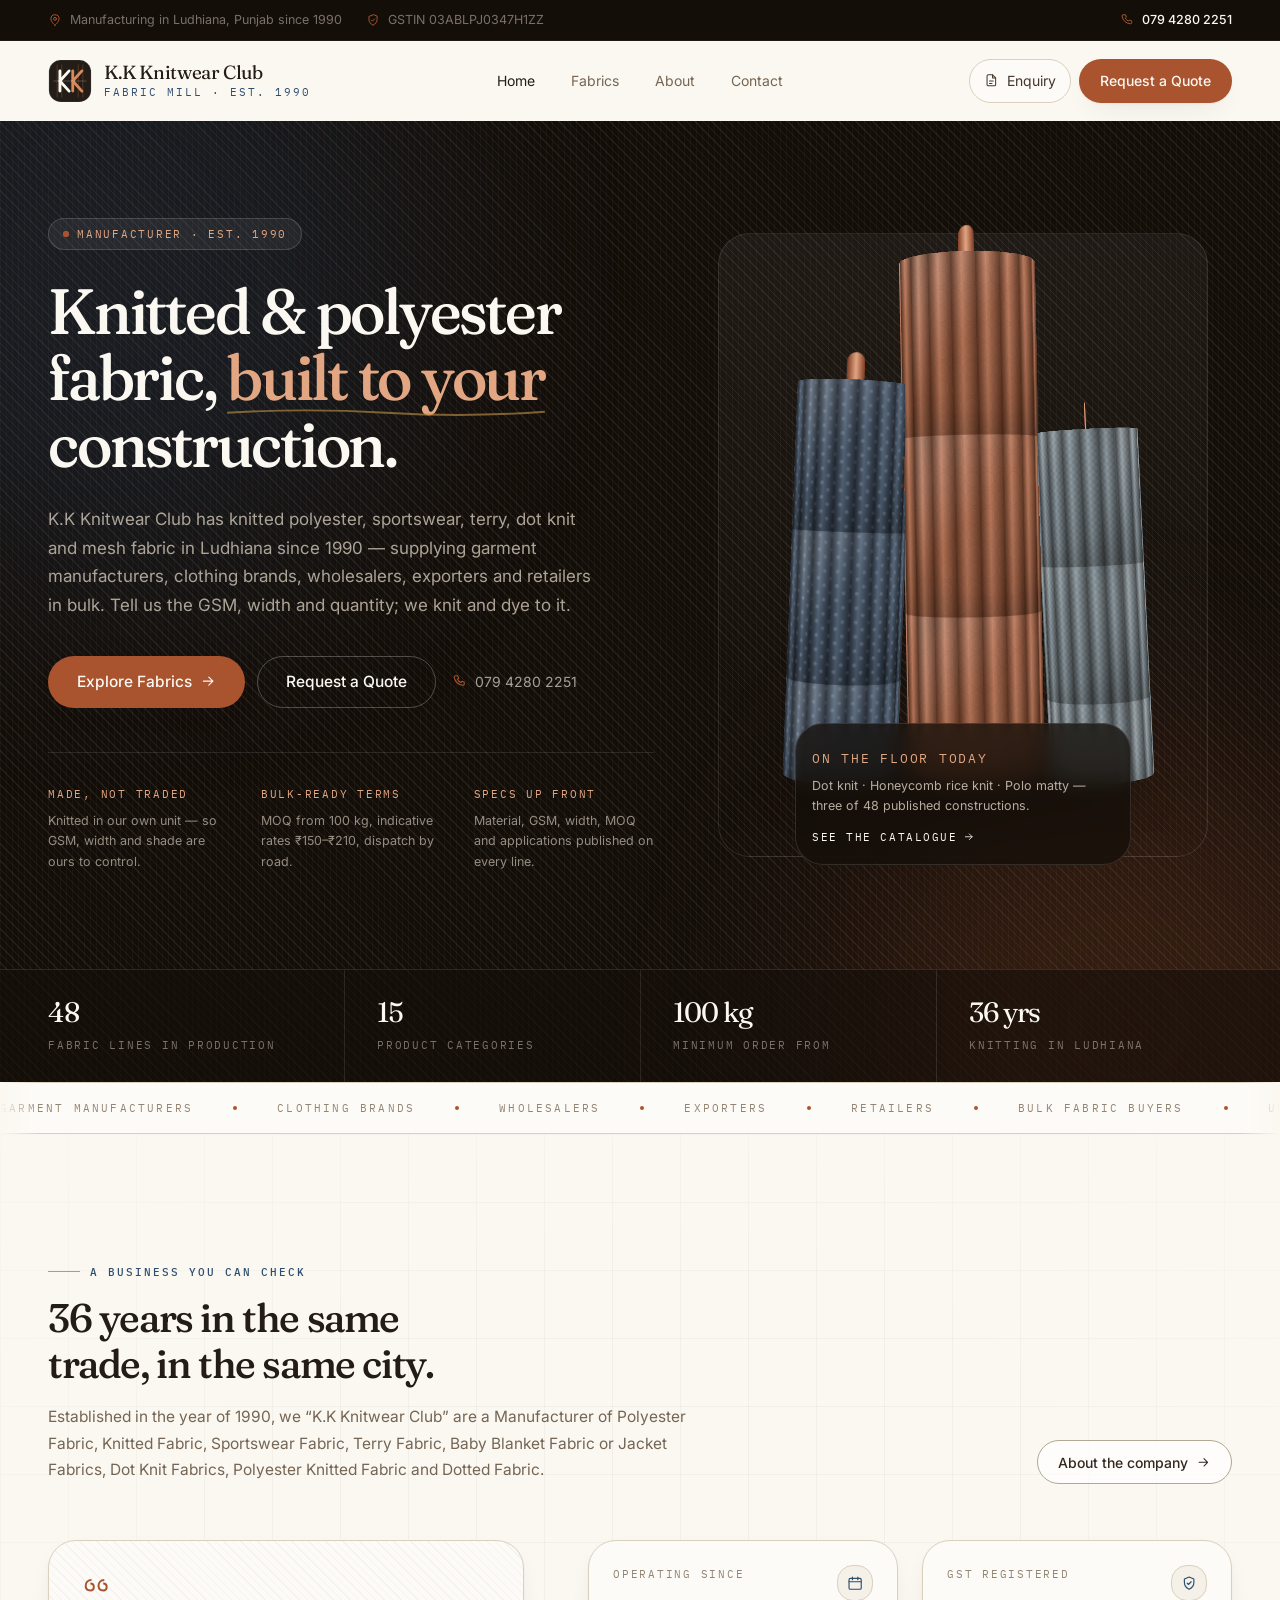
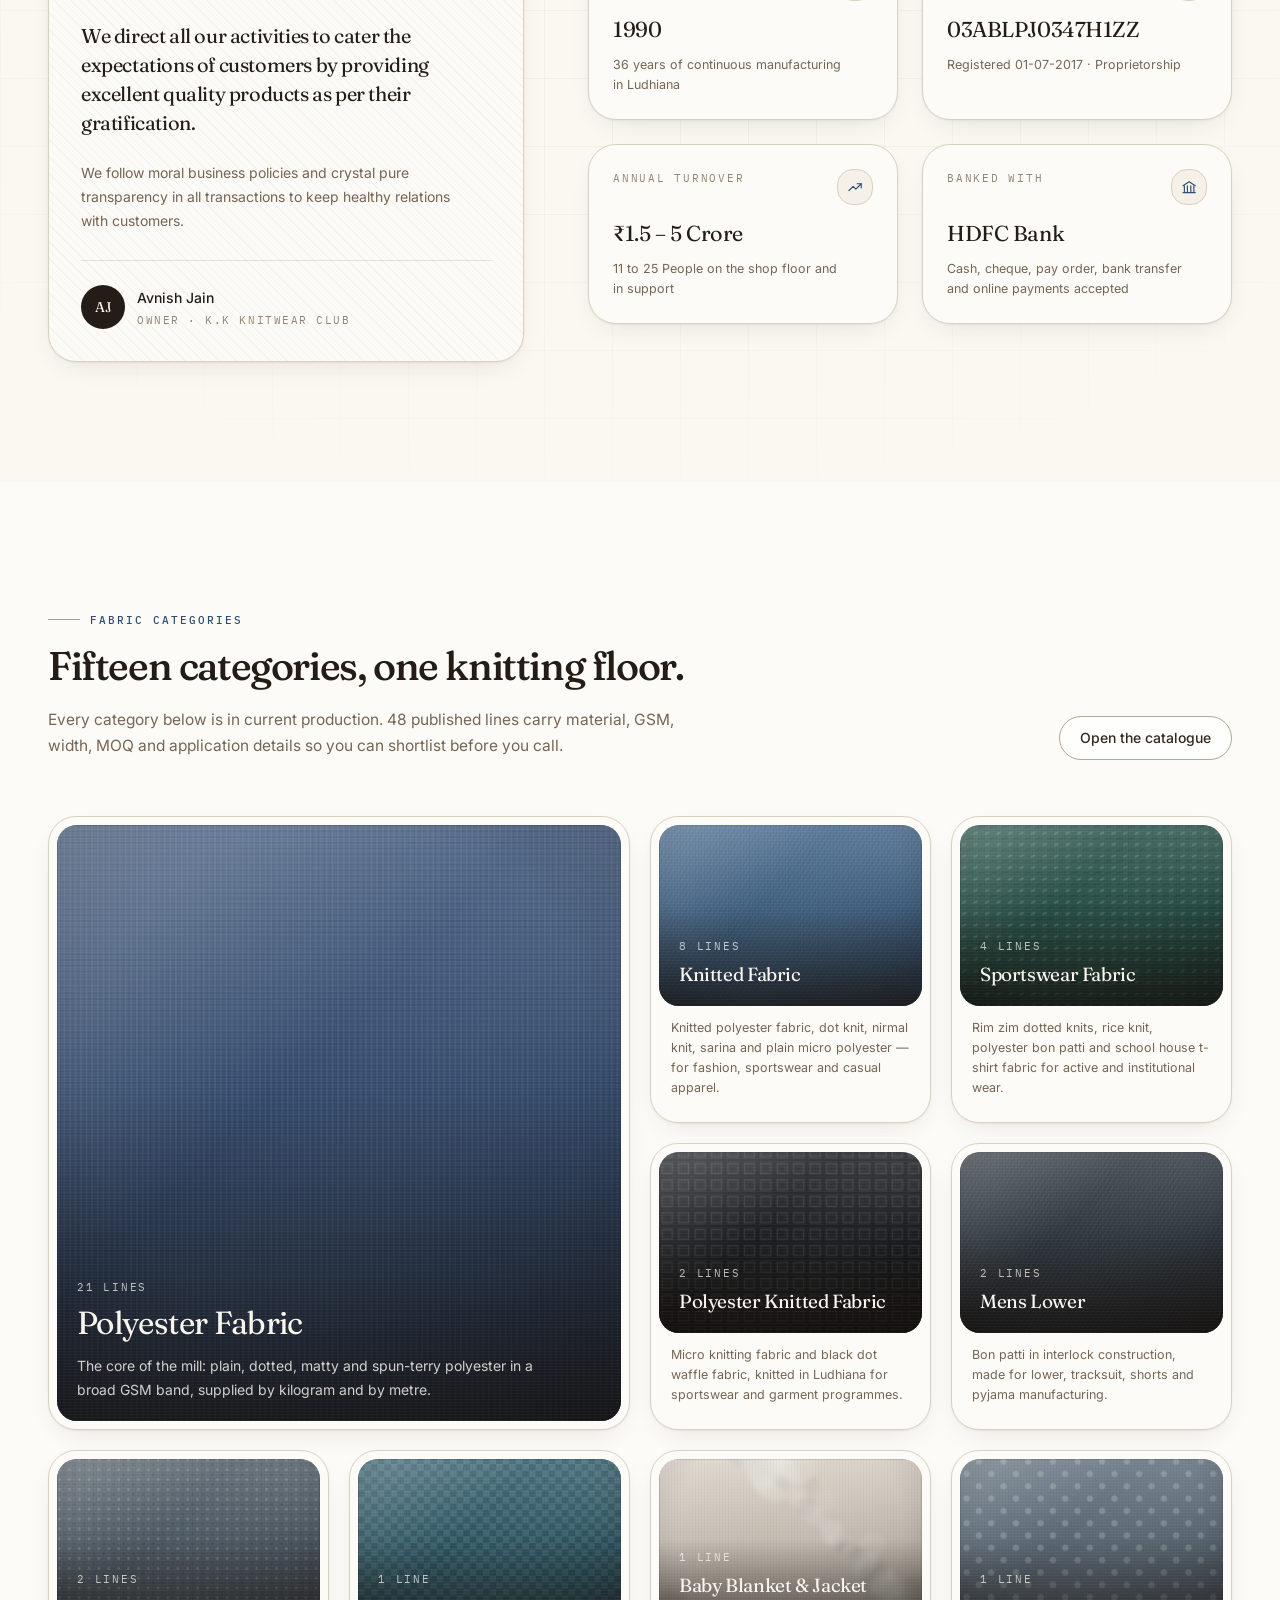
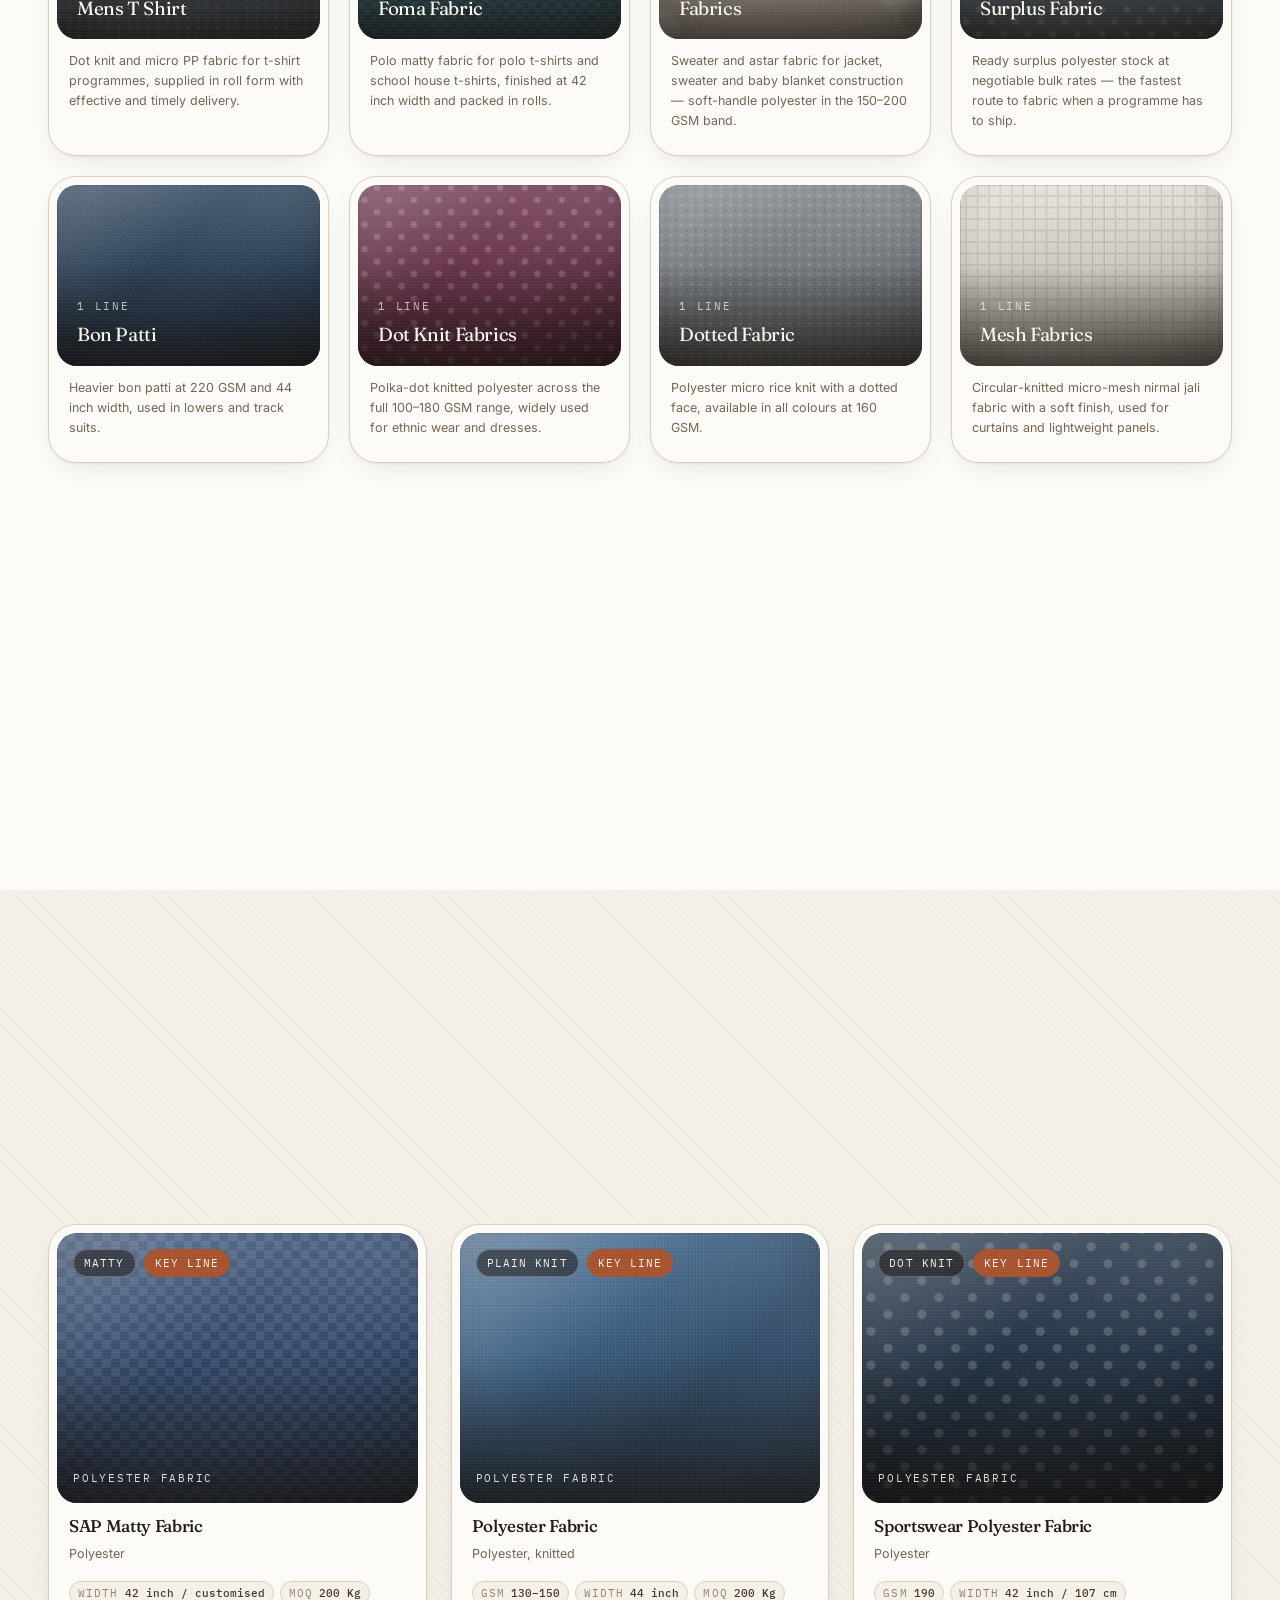
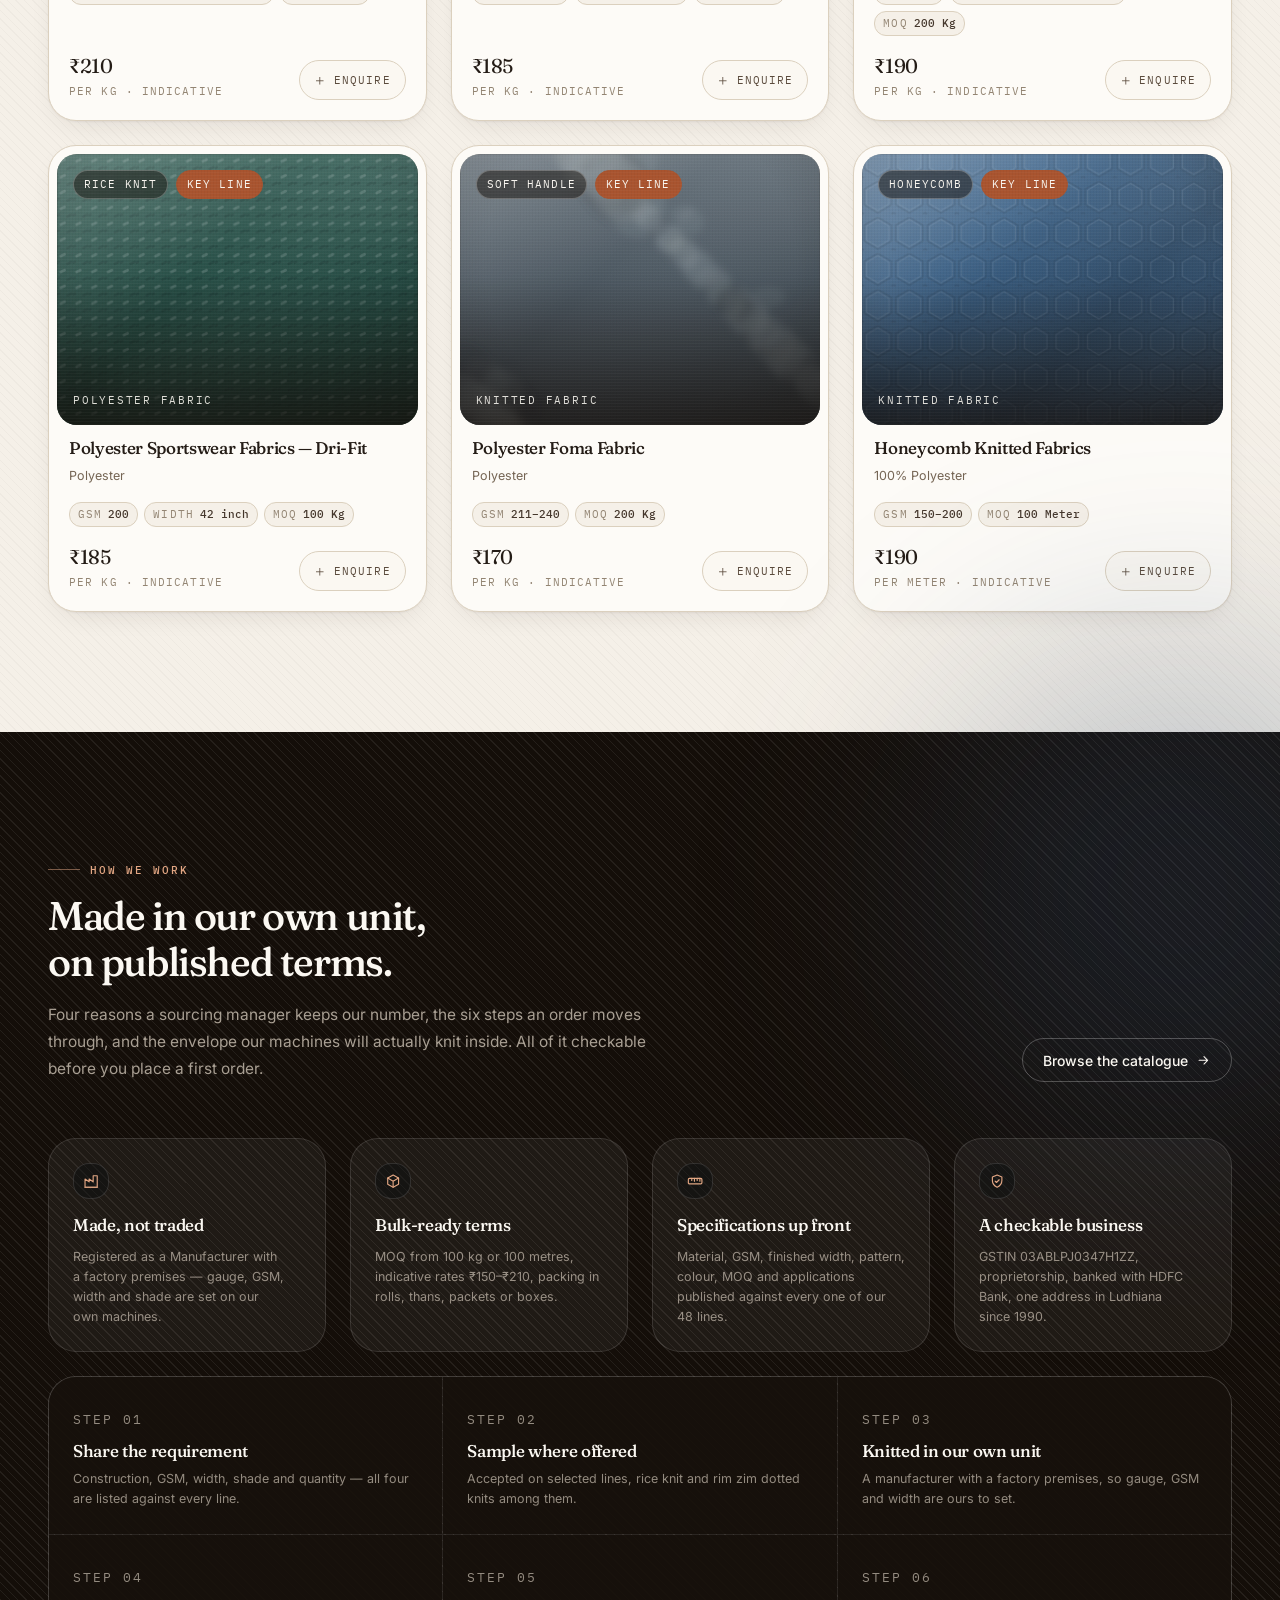
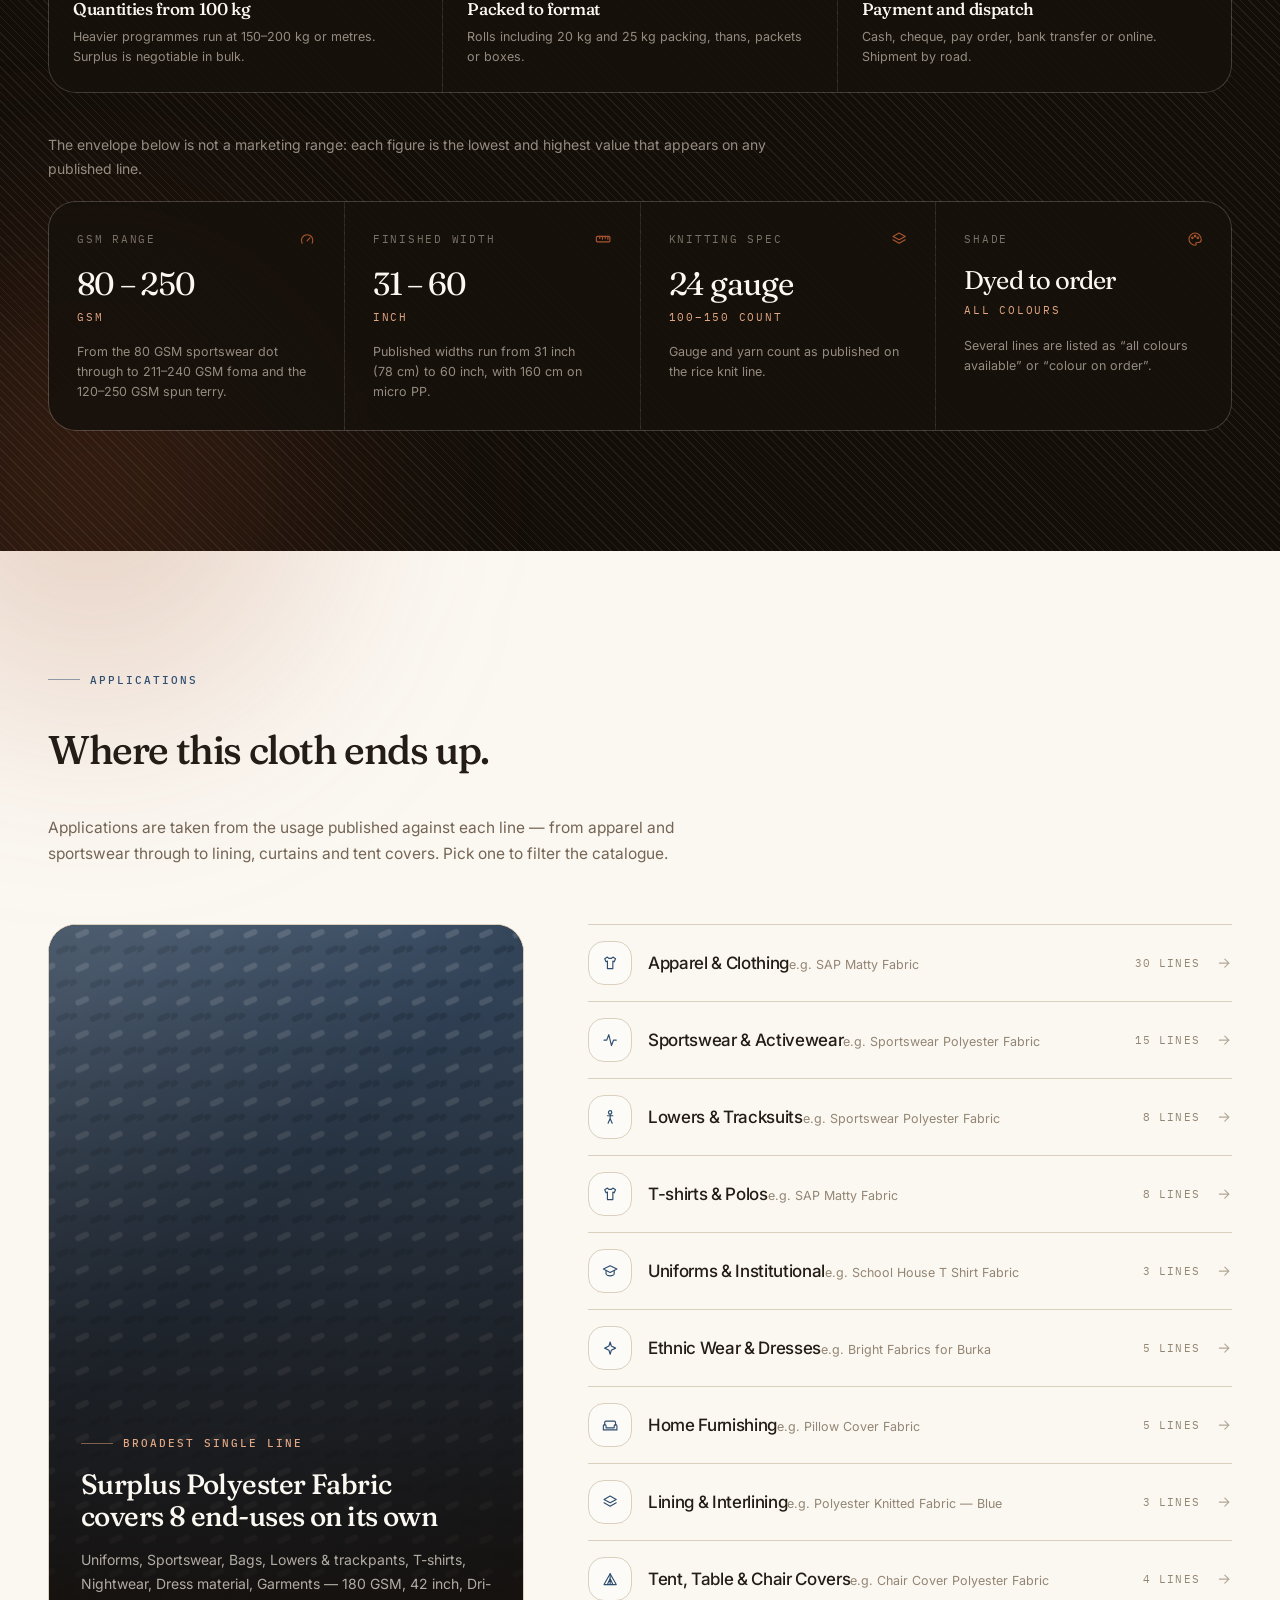
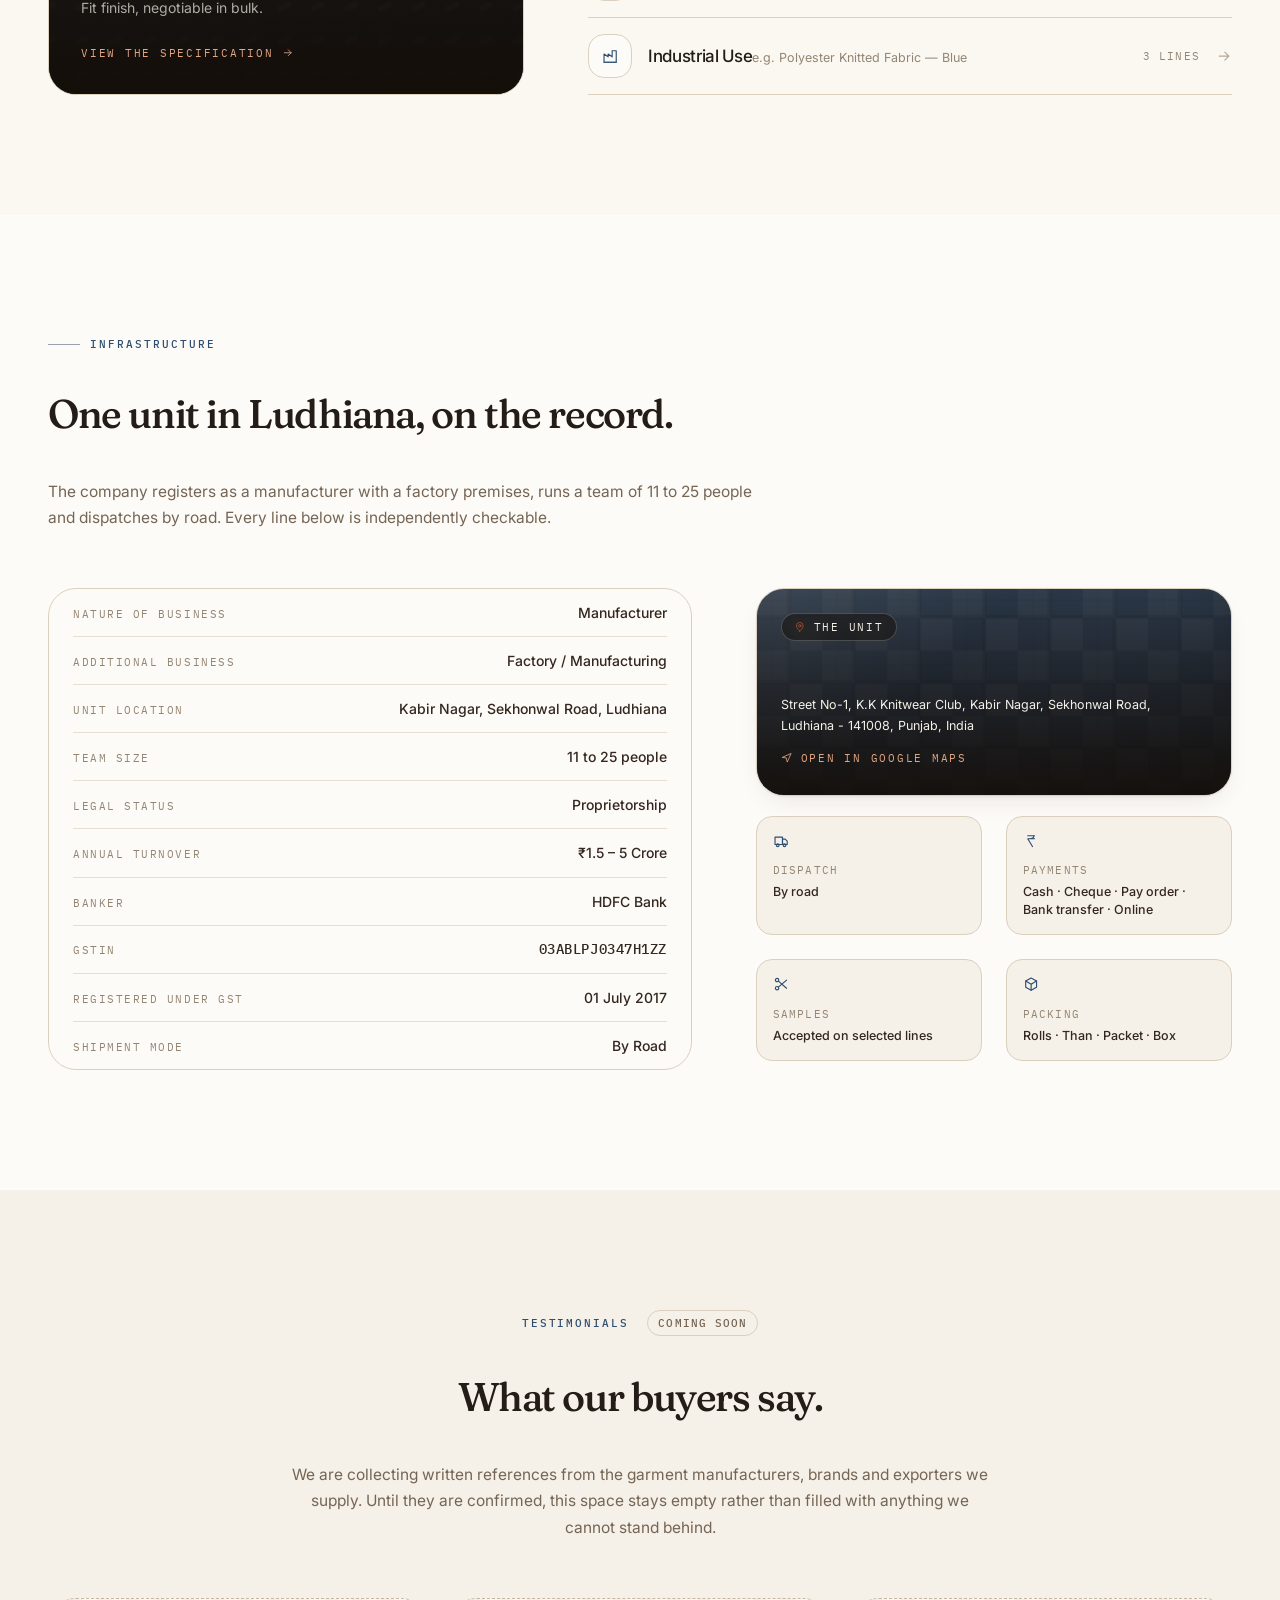
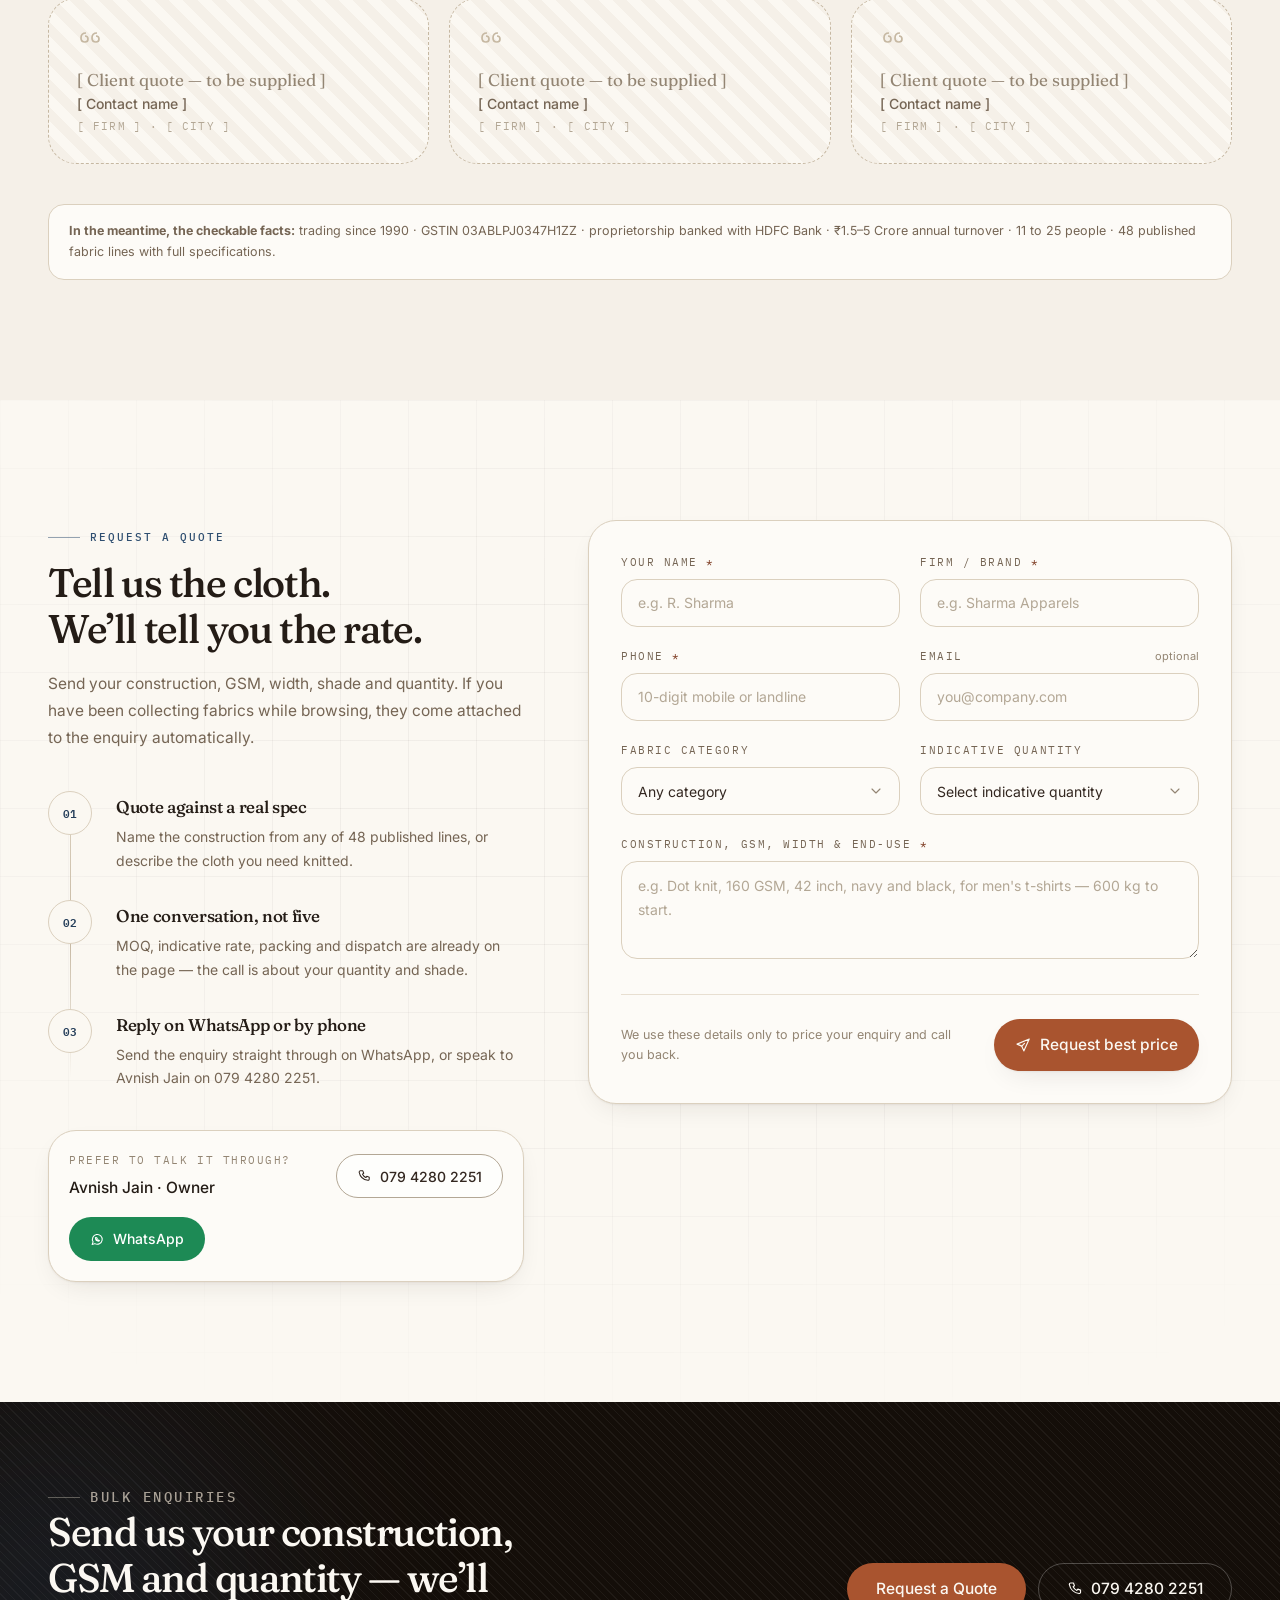
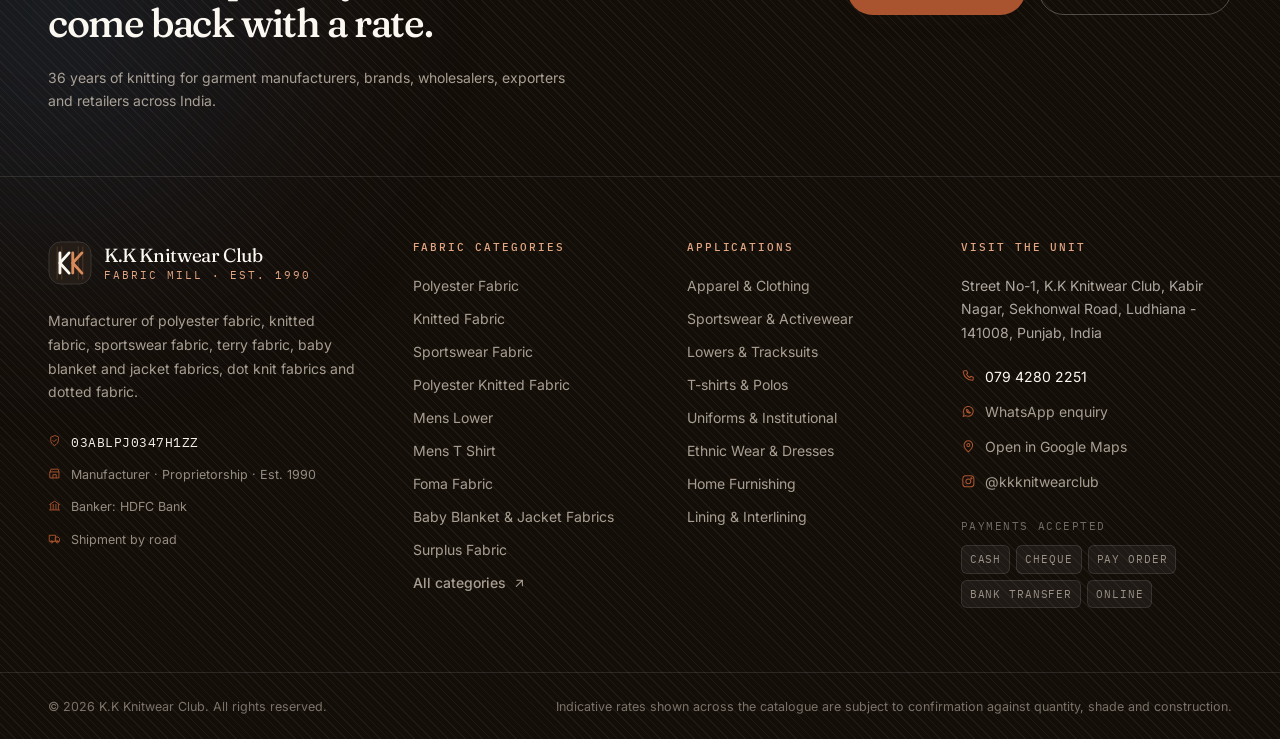
==== commit 3b76ca8e: "Update website changes" ====
--- a/kk-knitwear/index.html
+++ b/kk-knitwear/index.html
@@ -5,12 +5,14 @@
 <meta name="viewport" content="width=device-width, initial-scale=1">
 <title>K.K Knitwear Club — Polyester &amp; Knitted Fabric Manufacturer, Ludhiana</title>
 <meta name="description" content="K.K Knitwear Club, established 1990 in Ludhiana, manufactures polyester, knitted, sportswear, terry, dot knit and mesh fabric for garment manufacturers, brands, wholesalers, exporters and retailers. Bulk supply from 100 kg MOQ.">
-<meta name="theme-color" content="#0f161c">
+<meta name="theme-color" content="#241c16">
 <link rel="icon" href="assets/favicon.svg" type="image/svg+xml">
 <link rel="preconnect" href="https://fonts.googleapis.com">
 <link rel="preconnect" href="https://fonts.gstatic.com" crossorigin>
-<link href="https://fonts.googleapis.com/css2?family=Fraunces:opsz,wght@9..144,400;9..144,500;9..144,600&family=IBM+Plex+Mono:wght@400;500;600&family=Inter:wght@300;400;500;600&display=swap" rel="stylesheet">
+<link href="https://fonts.googleapis.com/css2?family=Fraunces:opsz,wght,SOFT@9..144,400..600,0..100&family=IBM+Plex+Mono:wght@400;500;600&family=Inter:wght@300;400;500;600&display=swap" rel="stylesheet">
 <link rel="stylesheet" href="css/style.css">
+<!-- Warm greige direction, homepage only. Delete this line to revert. -->
+<link rel="stylesheet" href="css/home.css">
 <meta property="og:type" content="website">
 <meta property="og:title" content="K.K Knitwear Club — Fabric Manufacturer since 1990">
 <meta property="og:description" content="Polyester, knitted, sportswear, terry, dot knit and mesh fabrics manufactured in Ludhiana, Punjab. Bulk enquiries welcome.">
@@ -79,12 +81,12 @@
 
     <a class="brand" href="index.html" aria-label="K.K Knitwear Club — home">
       <svg class="brand__mark" viewBox="0 0 48 48" aria-hidden="true">
-        <rect x="1" y="1" width="46" height="46" rx="13" fill="#0f161c"/>
+        <rect x="1" y="1" width="46" height="46" rx="13" fill="#241c16"/>
         <rect x="1" y="1" width="46" height="46" rx="13" fill="none" stroke="rgba(255,255,255,.14)"/>
-        <g stroke="#cda458" stroke-opacity=".28" stroke-width="1"><path d="M10 6v36M15 6v36M33 6v36M38 6v36"/></g>
-        <g fill="none" stroke="#f7f4f0" stroke-width="3.1" stroke-linecap="round" stroke-linejoin="round"><path d="M13 13v22"/><path d="M23 13 13 24l10 11"/></g>
-        <g fill="none" stroke="#cda458" stroke-width="3.1" stroke-linecap="round" stroke-linejoin="round"><path d="M27 13v22"/><path d="M37 13 27 24l10 11"/></g>
-        <path d="M6 24h36" stroke="#f7f4f0" stroke-opacity=".22" stroke-width="1.2"/>
+        <g stroke="#d98a5a" stroke-opacity=".28" stroke-width="1"><path d="M10 6v36M15 6v36M33 6v36M38 6v36"/></g>
+        <g fill="none" stroke="#fbf8f2" stroke-width="3.1" stroke-linecap="round" stroke-linejoin="round"><path d="M13 13v22"/><path d="M23 13 13 24l10 11"/></g>
+        <g fill="none" stroke="#d98a5a" stroke-width="3.1" stroke-linecap="round" stroke-linejoin="round"><path d="M27 13v22"/><path d="M37 13 27 24l10 11"/></g>
+        <path d="M6 24h36" stroke="#fbf8f2" stroke-opacity=".22" stroke-width="1.2"/>
       </svg>
       <span class="brand__text">
         <span class="brand__name">K.K Knitwear Club</span>
@@ -348,62 +350,101 @@
 
 
 <!-- ==========================================================================
-     5. WHY CHOOSE US
-     Every point traces to something the company publishes.
-     ========================================================================== -->
-<section class="section section--ink" id="why">
+     5. HOW WE WORK
+     Why Choose Us and the Manufacturing Process merged into one section.
+     Three rows, one dark ground: the four reasons as cards, the six steps as
+     a hairline grid, then the capability envelope. Every line states only
+     what the company publishes.
+     ========================================================================== -->
+<section class="section section--ink" id="how">
   <div class="tex tex--twill-light"></div>
   <div class="glow glow--loom" style="width:520px;height:520px;right:-10rem;top:-6rem"></div>
+  <div class="glow glow--brass" style="width:440px;height:440px;left:-8rem;bottom:-10rem"></div>
   <div class="shell" style="position:relative">
 
-    <div class="section__head section__head--center reveal">
-      <p class="eyebrow eyebrow--light eyebrow--plain">Why choose us</p>
-      <h2>Four reasons a sourcing manager keeps our number.</h2>
-      <p class="lede lede--light">Not adjectives — terms. Each of these is published
-        against the catalogue and can be checked before you place a first order.</p>
-    </div>
-
+    <div class="section__head section__head--split reveal">
+      <div>
+        <p class="eyebrow eyebrow--light">How we work</p>
+        <h2>Made in our own unit, on published terms.</h2>
+        <p class="lede lede--light">Four reasons a sourcing manager keeps our number,
+          the six steps an order moves through, and the envelope our machines will
+          actually knit inside. All of it checkable before you place a first order.</p>
+      </div>
+      <a class="btn btn--ghost" href="fabrics.html">
+        Browse the catalogue <svg class="icon btn__arrow"><use href="#i-arrow-right"/></svg>
+      </a>
+    </div>
+
+    <!-- Row A — the four reasons -->
     <div class="grid grid--4">
       <div class="card card--dark cred reveal" data-delay="1">
-        <div class="cred__top">
-          <p class="cred__label">01</p>
-          <span class="cred__icon"><svg class="icon"><use href="#i-factory"/></svg></span>
-        </div>
-        <p class="cred__value" style="font-size:1.15rem">Made, not traded</p>
-        <p class="cred__note">Registered as a Manufacturer with a factory premises — gauge,
-          GSM, width and shade are set on our own machines, not bought in.</p>
+        <span class="cred__icon"><svg class="icon"><use href="#i-factory"/></svg></span>
+        <h3 class="reason__title">Made, not traded</h3>
+        <p class="cred__note">Registered as a Manufacturer with a factory premises —
+          gauge, GSM, width and shade are set on our own machines.</p>
       </div>
       <div class="card card--dark cred reveal" data-delay="2">
-        <div class="cred__top">
-          <p class="cred__label">02</p>
-          <span class="cred__icon"><svg class="icon"><use href="#i-box"/></svg></span>
-        </div>
-        <p class="cred__value" style="font-size:1.15rem">Bulk-ready terms</p>
-        <p class="cred__note">MOQ from 100 kg or 100 metres, indicative rates ₹150–₹210,
-          packing in rolls, thans, packets or boxes, dispatch by road.</p>
+        <span class="cred__icon"><svg class="icon"><use href="#i-box"/></svg></span>
+        <h3 class="reason__title">Bulk-ready terms</h3>
+        <p class="cred__note">MOQ from 100 kg or 100 metres, indicative rates
+          ₹150–₹210, packing in rolls, thans, packets or boxes.</p>
       </div>
       <div class="card card--dark cred reveal" data-delay="3">
-        <div class="cred__top">
-          <p class="cred__label">03</p>
-          <span class="cred__icon"><svg class="icon"><use href="#i-ruler"/></svg></span>
-        </div>
-        <p class="cred__value" style="font-size:1.15rem">Specifications up front</p>
+        <span class="cred__icon"><svg class="icon"><use href="#i-ruler"/></svg></span>
+        <h3 class="reason__title">Specifications up front</h3>
         <p class="cred__note">Material, GSM, finished width, pattern, colour, MOQ and
-          applications are published against every one of our 48 lines.</p>
+          applications published against every one of our 48 lines.</p>
       </div>
       <div class="card card--dark cred reveal" data-delay="4">
-        <div class="cred__top">
-          <p class="cred__label">04</p>
-          <span class="cred__icon"><svg class="icon"><use href="#i-shield"/></svg></span>
-        </div>
-        <p class="cred__value" style="font-size:1.15rem">A checkable business</p>
-        <p class="cred__note">GSTIN 03ABLPJ0347H1ZZ, proprietorship, banked with HDFC Bank,
-          trading from one address in Ludhiana since 1990.</p>
-      </div>
-    </div>
-
-    <!-- Capability envelope — DERIVED from the catalogue, stated as such -->
-    <div class="envelope reveal" style="margin-top:3rem">
+        <span class="cred__icon"><svg class="icon"><use href="#i-shield"/></svg></span>
+        <h3 class="reason__title">A checkable business</h3>
+        <p class="cred__note">GSTIN 03ABLPJ0347H1ZZ, proprietorship, banked with HDFC
+          Bank, one address in Ludhiana since 1990.</p>
+      </div>
+    </div>
+
+    <!-- Row B — the six steps an order moves through -->
+    <div class="steps reveal">
+      <div class="steps__cell">
+        <p class="steps__num">Step 01</p>
+        <h3>Share the requirement</h3>
+        <p>Construction, GSM, width, shade and quantity — all four are listed against
+           every line.</p>
+      </div>
+      <div class="steps__cell">
+        <p class="steps__num">Step 02</p>
+        <h3>Sample where offered</h3>
+        <p>Accepted on selected lines, rice knit and rim zim dotted knits among them.</p>
+      </div>
+      <div class="steps__cell">
+        <p class="steps__num">Step 03</p>
+        <h3>Knitted in our own unit</h3>
+        <p>A manufacturer with a factory premises, so gauge, GSM and width are ours to
+           set.</p>
+      </div>
+      <div class="steps__cell">
+        <p class="steps__num">Step 04</p>
+        <h3>Quantities from 100 kg</h3>
+        <p>Heavier programmes run at 150–200 kg or metres. Surplus is negotiable in
+           bulk.</p>
+      </div>
+      <div class="steps__cell">
+        <p class="steps__num">Step 05</p>
+        <h3>Packed to format</h3>
+        <p>Rolls including 20 kg and 25 kg packing, thans, packets or boxes.</p>
+      </div>
+      <div class="steps__cell">
+        <p class="steps__num">Step 06</p>
+        <h3>Payment and dispatch</h3>
+        <p>Cash, cheque, pay order, bank transfer or online. Shipment by road.</p>
+      </div>
+    </div>
+
+    <!-- Row C — capability envelope. DERIVED from the catalogue, stated as such. -->
+    <p class="steps__caption reveal">The envelope below is not a marketing range: each
+      figure is the lowest and highest value that appears on any published line.</p>
+
+    <div class="envelope reveal">
       <div class="envelope__cell">
         <div class="envelope__top"><p class="envelope__label">GSM range</p>
           <svg class="icon envelope__icon"><use href="#i-gauge"/></svg></div>
@@ -434,62 +475,6 @@
       </div>
     </div>
 
-  </div>
-</section>
-
-
-<!-- ==========================================================================
-     6. MANUFACTURING PROCESS
-     Each step states ONLY what the company publishes.
-     ========================================================================== -->
-<section class="section section--white" id="process">
-  <div class="shell">
-    <div class="section__head reveal">
-      <p class="eyebrow">Manufacturing process</p>
-      <h2>From enquiry to dispatch, in six steps.</h2>
-      <p class="lede">Sampling where it is offered, in-house manufacture, published
-        MOQs, the packing formats listed on each product, the accepted payment modes
-        and road dispatch. Nothing here is aspirational.</p>
-    </div>
-
-    <div class="process-grid reveal">
-      <div class="process-card">
-        <p class="process-card__num">01</p>
-        <h3>Share the requirement</h3>
-        <p>Construction, GSM, width, shade and quantity. The catalogue lists all four
-           against every line, so an enquiry can be precise from the start.</p>
-      </div>
-      <div class="process-card">
-        <p class="process-card__num">02</p>
-        <h3>Sample where offered</h3>
-        <p>Sample orders are accepted on selected lines — rice knit, rim zim dotted
-           knits and the bright and chandani burka fabrics among them.</p>
-      </div>
-      <div class="process-card">
-        <p class="process-card__num">03</p>
-        <h3>Knitted in our own unit</h3>
-        <p>K.K Knitwear Club is registered as a manufacturer with a factory premises,
-           so gauge, GSM and width are set on our own machines.</p>
-      </div>
-      <div class="process-card">
-        <p class="process-card__num">04</p>
-        <h3>Quantities from 100 kg</h3>
-        <p>Most lines open at 100 kg or 100 metres; heavier programmes run at
-           150–200 kg or metres. Surplus stock is negotiable in bulk.</p>
-      </div>
-      <div class="process-card">
-        <p class="process-card__num">05</p>
-        <h3>Packed to format</h3>
-        <p>Rolls (including 20 kg and 25 kg roll packing), thans, packets or boxes,
-           depending on the line.</p>
-      </div>
-      <div class="process-card">
-        <p class="process-card__num">06</p>
-        <h3>Payment and dispatch</h3>
-        <p>Cash, cheque, pay order, bank transfer or online payment. Shipment by road,
-           banked with HDFC Bank.</p>
-      </div>
-    </div>
   </div>
 </section>
 
@@ -795,11 +780,11 @@
     <div>
       <a class="brand brand--light" href="index.html">
         <svg class="brand__mark" viewBox="0 0 48 48" aria-hidden="true">
-          <rect x="1" y="1" width="46" height="46" rx="13" fill="#0f161c"/>
+          <rect x="1" y="1" width="46" height="46" rx="13" fill="#241c16"/>
           <rect x="1" y="1" width="46" height="46" rx="13" fill="none" stroke="rgba(255,255,255,.14)"/>
-          <g stroke="#cda458" stroke-opacity=".28" stroke-width="1"><path d="M10 6v36M15 6v36M33 6v36M38 6v36"/></g>
-          <g fill="none" stroke="#f7f4f0" stroke-width="3.1" stroke-linecap="round" stroke-linejoin="round"><path d="M13 13v22"/><path d="M23 13 13 24l10 11"/></g>
-          <g fill="none" stroke="#cda458" stroke-width="3.1" stroke-linecap="round" stroke-linejoin="round"><path d="M27 13v22"/><path d="M37 13 27 24l10 11"/></g>
+          <g stroke="#d98a5a" stroke-opacity=".28" stroke-width="1"><path d="M10 6v36M15 6v36M33 6v36M38 6v36"/></g>
+          <g fill="none" stroke="#fbf8f2" stroke-width="3.1" stroke-linecap="round" stroke-linejoin="round"><path d="M13 13v22"/><path d="M23 13 13 24l10 11"/></g>
+          <g fill="none" stroke="#d98a5a" stroke-width="3.1" stroke-linecap="round" stroke-linejoin="round"><path d="M27 13v22"/><path d="M37 13 27 24l10 11"/></g>
         </svg>
         <span class="brand__text">
           <span class="brand__name">K.K Knitwear Club</span>
--- a/kk-knitwear/css/home.css
+++ b/kk-knitwear/css/home.css
@@ -0,0 +1,345 @@
+/* ==========================================================================
+   K.K KNITWEAR CLUB — home.css
+   --------------------------------------------------------------------------
+   THE WARM GREIGE LAYER — homepage only.
+
+   index.html loads css/style.css first and then this file. Because style.css
+   is fully token-driven (its section 01), redefining those token *values*
+   here reskins the entire page — header, cards, dark sections, footer,
+   drawers, action bar — with no markup change at all.
+
+   That matters, because the category tiles, product cards and application
+   rows are built by KK.categoryTileHtml() / KK.productCardHtml() in
+   js/app.js, which fabrics.html and fabric.html also use. Their markup
+   cannot change, so every visual difference on this page comes from here.
+
+   The fabric swatch colours live in js/data.js and are shared by every page,
+   so they are deliberately untouched: indigo and teal cloth on an oat ground
+   is the raw-greige-and-dye pairing this direction is reaching for.
+
+   TO PROMOTE THIS DIRECTION SITE-WIDE: paste sections 01 and 02 below into
+   css/style.css, then delete this file and its link from index.html.
+
+   Contents
+     01. Tokens — umber, oat & sand, clay, softer radii, warm shadows
+     02. Contrast overrides required by the darker accent
+     03. Warm equivalents of the hardcoded cool rgba() values in style.css
+     04. Visible twill weave
+     05. Rounded, framed swatches
+     06. Springy hover
+     07. Softer display type
+   ========================================================================== */
+
+
+/* ==========================================================================
+   01. TOKENS
+   ========================================================================== */
+:root {
+
+  /* -- Umber replaces blue-black ink ---------------------------------- */
+  --ink-950: #140e09;
+  --ink-900: #241c16;
+  --ink-800: #332720;
+  --ink-700: #45372c;
+  --ink-600: #5b4b3d;
+  --ink-500: #756554;
+  --ink-400: #938573;
+  --ink-300: #b3a795;
+  --ink-200: #d2c9ba;
+
+  /* -- Oat and sand replace the canvas ramp --------------------------- */
+  --canvas-50:  #fbf8f2;
+  --canvas-100: #f5f0e8;
+  --canvas-200: #e8dfd1;
+  --canvas-300: #dbd0be;
+  --canvas-400: #c6b8a2;
+
+  /* Pure white reads cold against oat. */
+  --white: #fdfbf7;
+
+  /* -- Clay replaces brass -------------------------------------------
+     The ramp keeps the LIGHTNESS structure of brass so every existing
+     usage still lands: -300 is the light terracotta used for text on dark
+     grounds, -400 is the fill. Still reserved for Request a Quote plus
+     one highlight per section.                                          */
+  --brass-50:  #fdf6f1;
+  --brass-100: #f7e6db;
+  --brass-300: #e2a683;
+  --brass-400: #a9542f;
+  --brass-500: #96482a;
+  --brass-600: #7d3b22;
+  --brass-700: #64301c;
+
+  /* --loom-* (mill indigo) is deliberately NOT overridden. Indigo is what
+     ties the oat grounds to the indigo and teal cloth in the swatches, and
+     keeping it preserves the clay-for-CTAs-only discipline. */
+
+  /* -- Softer, larger radii ------------------------------------------- */
+  --r-sm: 12px;
+  --r-md: 16px;
+  --r-lg: 22px;
+  --r-xl: 28px;
+
+  /* -- Warm, softer shadows ------------------------------------------- */
+  --sh-card: 0 1px 2px rgba(36, 28, 22, .05), 0 10px 30px -14px rgba(36, 28, 22, .16);
+  --sh-lift: 0 2px 6px rgba(36, 28, 22, .07), 0 28px 56px -22px rgba(36, 28, 22, .30);
+  --sh-ring: 0 0 0 1px rgba(36, 28, 22, .09);
+
+  /* -- Motion: a gentle overshoot, used for HOVER ONLY (see section 06).
+        Reveals keep --ease-silk; an overshoot on a fade-up looks wrong. */
+  --ease-spring: cubic-bezier(.34, 1.56, .64, 1);
+}
+
+
+/* ==========================================================================
+   02. CONTRAST OVERRIDES
+   Brass was light, so style.css pairs it with dark text. Clay is dark, so
+   these four need light text instead. Measured: #a9542f behind #fbf8f2 is
+   5.0:1. A lighter clay (#bc5f33) was tried first and failed at 4.1:1 — if
+   you retune the accent, re-measure rather than eyeballing it.
+   ========================================================================== */
+.btn--brass,
+.tag--key,
+.badge--brass,
+.enquiry-btn__count { color: var(--canvas-50); }
+
+.btn--brass:hover { background: var(--brass-500); }
+.badge--brass { border-color: var(--brass-500); }
+
+/* The "listed" state has to stay distinguishable from clay. */
+.btn--brass[aria-pressed='true'] { background: var(--ink-800); }
+.btn--brass[aria-pressed='true']:hover { background: var(--ink-700); }
+
+
+/* ==========================================================================
+   03. WARM EQUIVALENTS OF THE HARDCODED COOL rgba() VALUES
+   style.css bakes a blue-black (8,13,17) into its veils, scrims and
+   translucent grounds. Over umber those read as a cold bloom, so each one is
+   restated here in warm umber (20,14,9).
+   ========================================================================== */
+
+/* Translucent light grounds */
+.header.is-scrolled {
+  background: rgba(251, 248, 242, .9);
+  box-shadow: 0 1px 20px -8px rgba(36, 28, 22, .28);
+}
+.action-bar { background: rgba(251, 248, 242, .96); }
+.cat-tile__go { background: rgba(251, 248, 242, .92); }
+
+/* Translucent dark grounds */
+.scrim { background: rgba(20, 14, 9, .55); }
+.stat-rail { background: rgba(20, 14, 9, .6); }
+.envelope__cell { background: rgba(20, 14, 9, .88); }
+.stage__note { background: rgba(20, 14, 9, .74); }
+.tag:not(.tag--key) { background: rgba(20, 14, 9, .5); }
+.locate__pin { background: rgba(20, 14, 9, .5); }
+
+/* Image veils */
+.media__veil {
+  background: linear-gradient(to top,
+    rgba(20, 14, 9, .74), rgba(20, 14, 9, .05) 55%, rgba(255, 253, 250, .1));
+}
+.panel__veil {
+  background: linear-gradient(to top,
+    var(--ink-950), rgba(20, 14, 9, .55) 45%, transparent);
+}
+.locate__veil {
+  background: linear-gradient(to top, rgba(20, 14, 9, .94), rgba(20, 14, 9, .3));
+}
+
+/* The hero stage */
+.stage__floor { background: rgba(20, 14, 9, .62); }
+.bolt__panel::after {
+  background: linear-gradient(90deg,
+    rgba(20, 14, 9, .55), rgba(255, 246, 236, .17) 42%, rgba(20, 14, 9, .5));
+}
+.bolt__cap { box-shadow: inset 0 0 14px rgba(20, 14, 9, .55); }
+.flat-bolt { box-shadow: var(--sh-lift), inset 0 0 0 1px rgba(255, 246, 236, .13); }
+.flat-bolt::before {
+  background: linear-gradient(90deg,
+    rgba(20, 14, 9, .55) 0%, rgba(255, 246, 236, .21) 30%,
+    rgba(255, 246, 236, .04) 54%, rgba(20, 14, 9, .28) 78%, rgba(20, 14, 9, .55) 100%);
+}
+
+/* Glows: one indigo, tying back to the cloth, and one clay. */
+.glow--loom { background: rgba(46, 78, 112, .24); }
+.glow--brass { background: rgba(169, 84, 47, .22); }
+
+
+/* ==========================================================================
+   04. VISIBLE TWILL WEAVE
+   Raised from about 5% to 7.5% and the stripe tightened from 7px to 6px, so
+   the cloth texture actually reads on an oat ground instead of merely
+   hinting at itself.
+   ========================================================================== */
+.tex--twill {
+  background-image: repeating-linear-gradient(45deg,
+    rgba(36, 28, 22, .075) 0 1px, transparent 1px 6px);
+}
+.tex--twill-light {
+  background-image: repeating-linear-gradient(45deg,
+    rgba(255, 255, 255, .07) 0 1px, transparent 1px 6px);
+}
+.tex--warp-light {
+  background-image: repeating-linear-gradient(90deg,
+    rgba(255, 255, 255, .06) 0 1px, transparent 1px 6px);
+}
+.tex--grid {
+  background-image:
+    linear-gradient(to right, rgba(36, 28, 22, .07) 1px, transparent 1px),
+    linear-gradient(to bottom, rgba(36, 28, 22, .07) 1px, transparent 1px);
+}
+
+
+/* ==========================================================================
+   05. ROUNDED, FRAMED SWATCHES
+   The tactile move: an 8px inner frame so the cloth sits rounded INSIDE the
+   card rather than bleeding to its edge — a mounted swatch rather than a
+   photo bleed. The card padding is taken back out of the body padding, so
+   the overall rhythm is unchanged.
+   ========================================================================== */
+.product-card,
+.cat-tile { padding: .5rem; }
+
+.product-card .media,
+.cat-tile .media { border-radius: calc(var(--r-xl) - .5rem); }
+
+.product-card__body { padding: .75rem; }
+.cat-tile__foot { padding: .75rem .75rem 1rem; }
+
+/* A warm inset ring does the work on pale cloth (mesh, jali, baby blanket)
+   where the veil alone leaves no visible edge. */
+.media__ring { box-shadow: inset 0 0 0 1px rgba(36, 28, 22, .13); }
+
+/* Faint woven-paper grain over the cloth. */
+.media::after {
+  content: '';
+  position: absolute;
+  inset: 0;
+  pointer-events: none;
+  border-radius: inherit;
+  background-image:
+    repeating-linear-gradient(90deg, rgba(36, 28, 22, .03) 0 1px, transparent 1px 3px),
+    repeating-linear-gradient(0deg, rgba(255, 253, 250, .03) 0 1px, transparent 1px 3px);
+}
+
+
+/* ==========================================================================
+   06. SPRINGY HOVER
+   A slightly deeper lift on a curve that overshoots and settles. Hover only
+   — never the scroll reveals.
+   ========================================================================== */
+.product-card,
+.cat-tile,
+.cred {
+  transition: transform var(--t-slow) var(--ease-spring),
+              box-shadow var(--t-slow) var(--ease-silk),
+              border-color var(--t-slow) var(--ease-silk),
+              background-color var(--t-slow) var(--ease-silk);
+}
+.product-card:hover,
+.cat-tile:hover,
+.cred:hover { transform: translateY(-6px); }
+
+@media (prefers-reduced-motion: reduce) {
+  .product-card:hover,
+  .cat-tile:hover,
+  .cred:hover { transform: none; }
+}
+
+
+/* ==========================================================================
+   07. SOFTER DISPLAY TYPE
+   index.html requests the SOFT axis of Fraunces. If the axis fails to load
+   the type simply renders at default softness — nothing breaks.
+   ========================================================================== */
+h1, h2, h3, h4 { font-variation-settings: 'SOFT' 45, 'WONK' 0; }
+
+
+/* ==========================================================================
+   08. WARM TEXT ON DARK GROUNDS
+   style.css sets its light-on-dark copy in a cool greige (226,219,209). Over
+   umber that reads cold, so the same copy is restated in a warm greige
+   (214,204,189) at the same opacities.
+   ========================================================================== */
+.hero__lede { color: rgba(214, 204, 189, .78); }
+.lede--light { color: rgba(214, 204, 189, .76); }
+.stage__note p { color: rgba(214, 204, 189, .84); }
+.footer__blurb,
+.footer__cta p,
+.footer__links a,
+.footer__contact a,
+.footer address p { color: rgba(214, 204, 189, .76); }
+
+.hero__reasons dd,
+.section--ink .cred__note,
+.envelope__note,
+.footer__fact span,
+.pay-list li { color: rgba(214, 204, 189, .66); }
+
+.stat__label,
+.envelope__label,
+.footer__base-inner,
+.utility { color: rgba(214, 204, 189, .52); }
+
+/* Swatch overlay copy sits on cloth rather than on the page ground. */
+.cat-tile__count { color: rgba(253, 250, 244, .72); }
+.cat-tile__desc { color: rgba(253, 250, 244, .82); }
+.media__cat { color: rgba(253, 250, 244, .88); }
+
+
+/* ==========================================================================
+   09. "HOW WE WORK" — components for the merged section
+   A hairline grid for the six steps, matching the capability envelope below
+   it, so the whole section reads in one visual language.
+   ========================================================================== */
+
+/* Row A — the four reasons. Compact: icon, title, one line. */
+.reason__title {
+  margin-top: 1rem;
+  font-size: var(--fs-lg);
+  letter-spacing: var(--track-tight);
+}
+
+/* Row B — the six steps */
+.steps {
+  display: grid;
+  gap: 1px;
+  margin-top: 1.5rem;
+  overflow: hidden;
+  border: 1px solid rgba(255, 255, 255, .1);
+  border-radius: var(--r-xl);
+  background: rgba(255, 255, 255, .1);
+}
+@media (min-width: 640px) { .steps { grid-template-columns: repeat(2, 1fr); } }
+@media (min-width: 900px) { .steps { grid-template-columns: repeat(3, 1fr); } }
+
+.steps__cell {
+  padding: 1.5rem;
+  background: rgba(20, 14, 9, .88);
+  transition: background-color var(--t-slow) var(--ease-silk);
+}
+.steps__cell:hover { background: var(--ink-900); }
+.steps__num {
+  font-family: var(--font-mono);
+  font-size: var(--fs-2xs);
+  text-transform: uppercase;
+  letter-spacing: .16em;
+  color: var(--brass-300);
+}
+.steps__cell h3 { margin-top: .75rem; font-size: var(--fs-lg); }
+.steps__cell p {
+  margin-top: .5rem;
+  font-size: var(--fs-xs);
+  line-height: 1.65;
+  color: rgba(214, 204, 189, .66);
+}
+
+/* Row C — the line that keeps the envelope honest about being derived. */
+.steps__caption {
+  max-width: 46rem;
+  margin: 2.5rem 0 1.25rem;
+  font-size: var(--fs-sm);
+  line-height: 1.7;
+  color: rgba(214, 204, 189, .66);
+}
